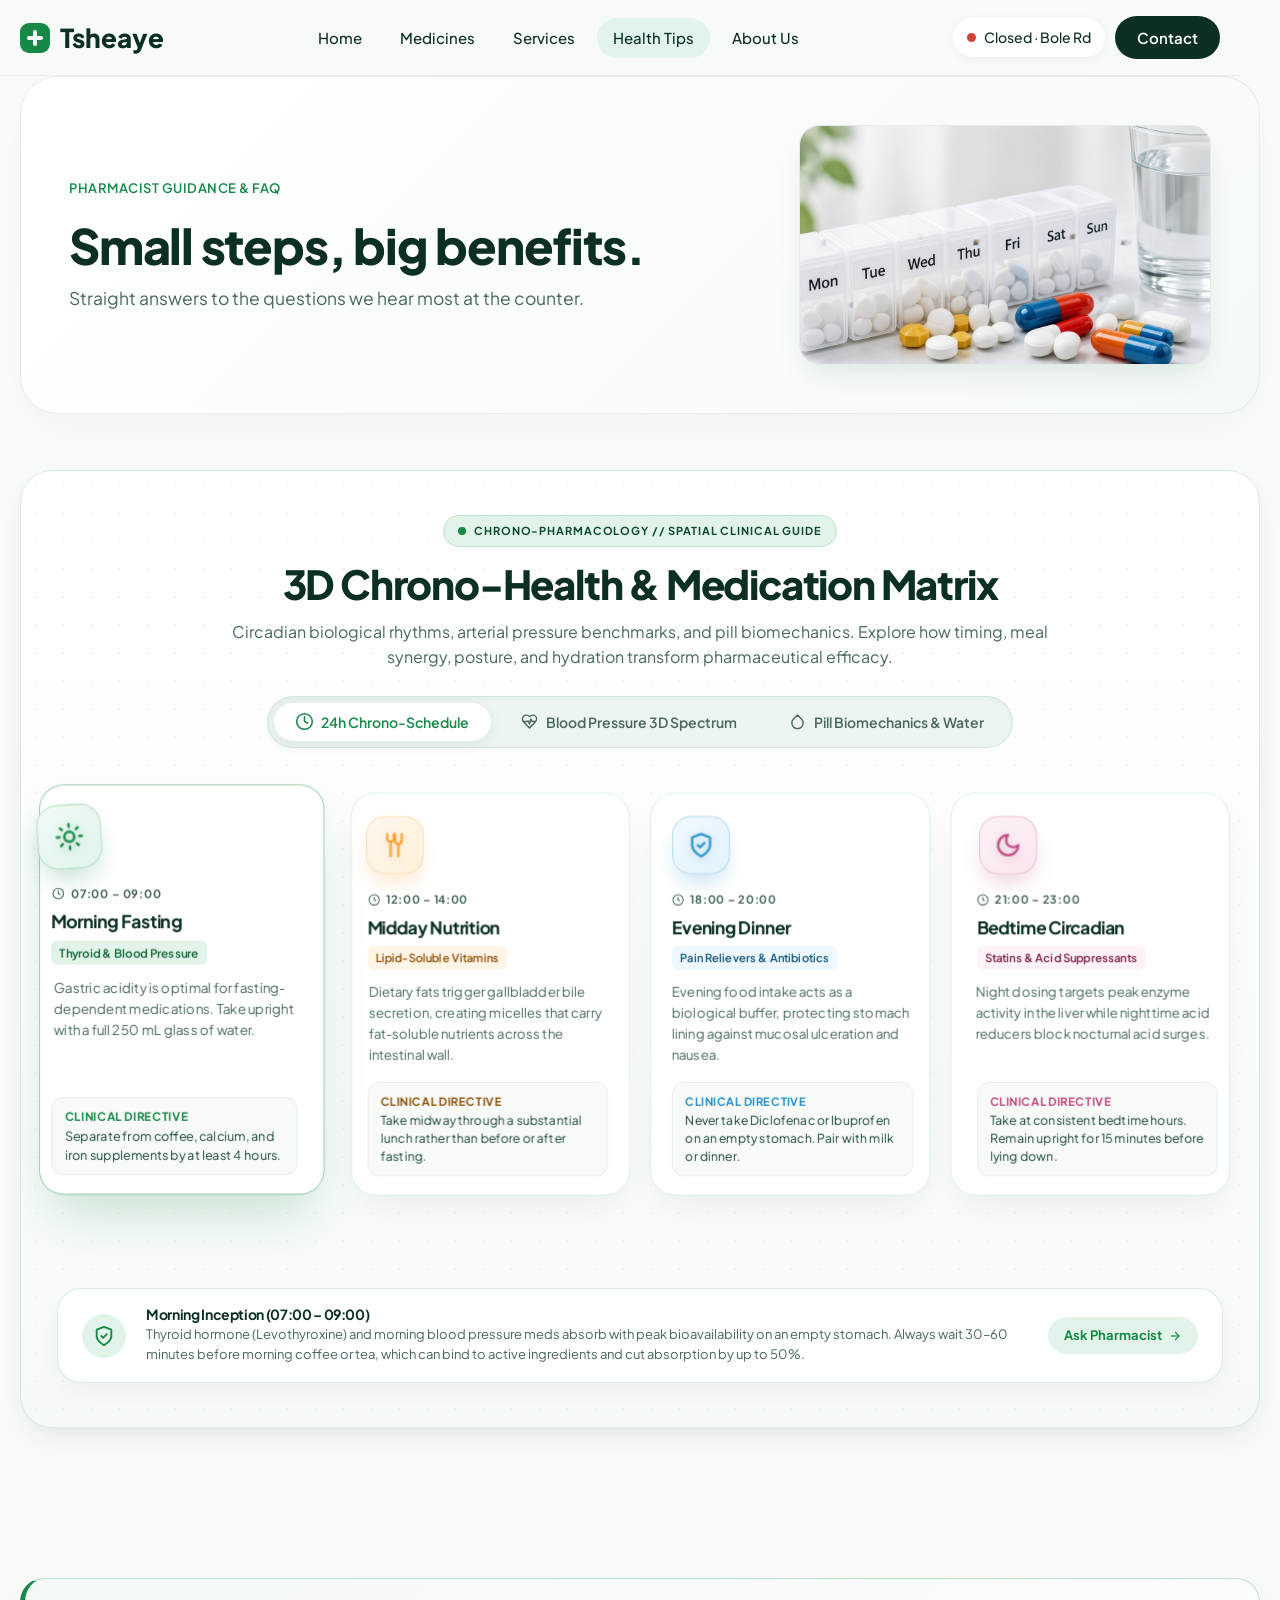
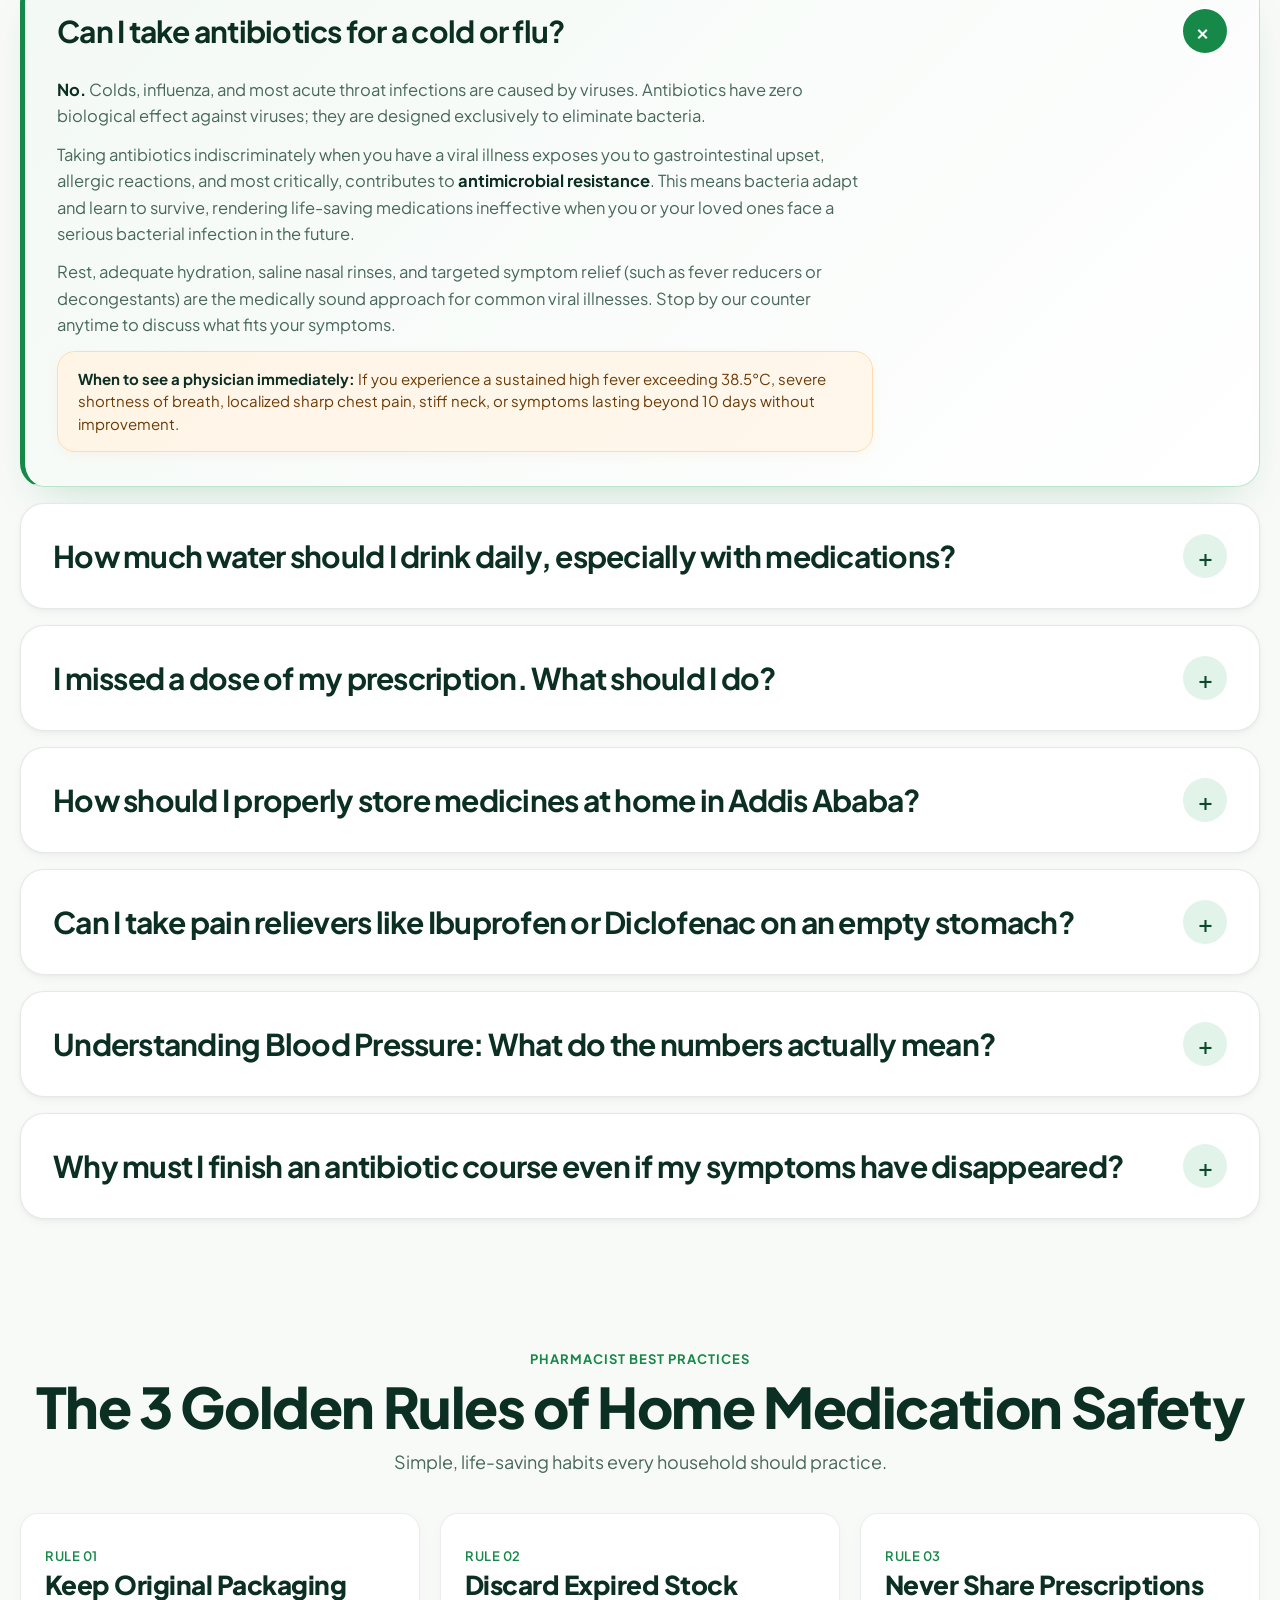
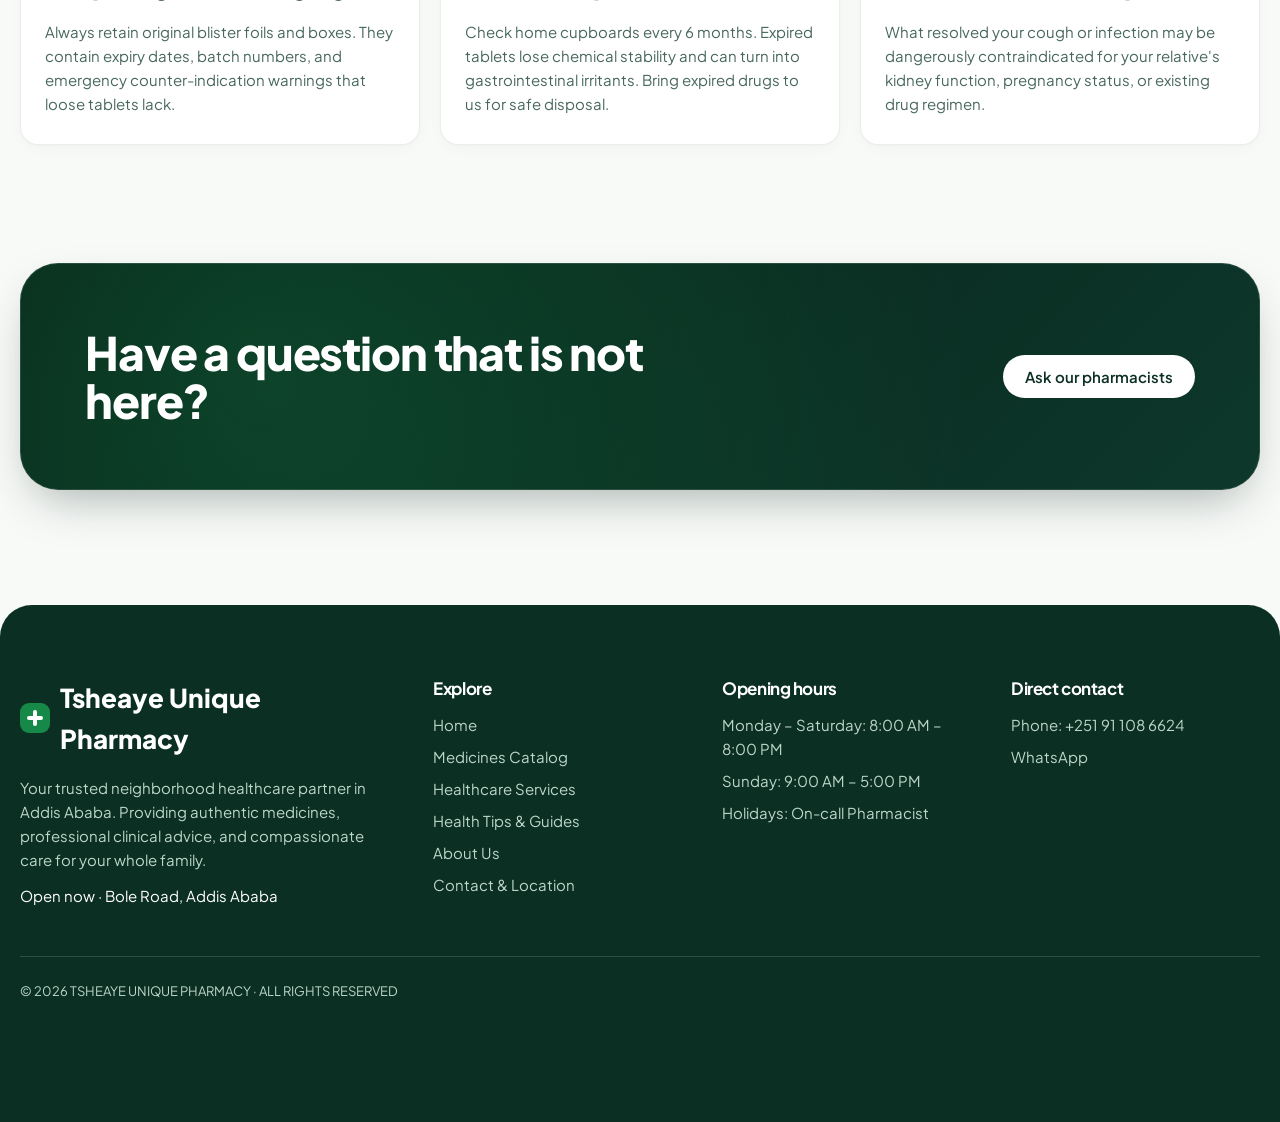
==== health-tips.html @ 63c53670 "Replace project with Tsehay Unique Pharmacy website" ====
<!DOCTYPE html><html lang="en"><head><meta charset="utf-8"><meta name="viewport" content="width=device-width, initial-scale=1"><link rel="preconnect" href="https://fonts.googleapis.com"><link rel="preconnect" href="https://fonts.gstatic.com" crossorigin><link href="https://fonts.googleapis.com/css2?family=Plus+Jakarta+Sans:wght@400;500;600;700;800&display=swap" rel="stylesheet"><link rel="stylesheet" href="style.css"><title>Health Tips | Tsheaye Unique Pharmacy</title><meta name="description" content="Short, clear health guides from the pharmacists at Tsheaye Unique Pharmacy."></head>
<body data-page="health-tips.html"><div class="wrap"><div id="hdr" data-include="header.html"></div><main>
<div class="ph"><div><span class="tag">Pharmacist Guidance &amp; FAQ</span><h1>Small steps, big benefits.</h1><p>Straight answers to the questions we hear most at the counter.</p></div><img src="images/organizer.jpg" alt="Pill organizer beside a glass of water"></div>

<!-- =======================================================================
     3D CHRONO-HEALTH & MEDICATION MATRIX (INTERACTIVE SPATIAL INFOGRAPHIC)
     ======================================================================= -->
<section class="chrono-matrix-section rv" id="chrono-matrix" aria-label="Interactive 3D Health and Medication Matrix">
  <div class="matrix-header">
    <div class="matrix-hud-badge">
      <span class="pulse-dot"></span>
      <span>CHRONO-PHARMACOLOGY // SPATIAL CLINICAL GUIDE</span>
    </div>
    <h2>3D Chrono-Health &amp; Medication Matrix</h2>
    <p class="matrix-lead">
      Circadian biological rhythms, arterial pressure benchmarks, and pill biomechanics. Explore how timing, meal synergy, posture, and hydration transform pharmaceutical efficacy.
    </p>

    <!-- Dimension Navigation Tabs -->
    <div class="matrix-tabs" role="tablist" aria-label="Infographic Dimensions">
      <button class="matrix-tab active" data-tab="chrono" role="tab" aria-selected="true" id="tab-chrono" aria-controls="view-chrono">
        <svg viewBox="0 0 24 24" fill="none" stroke="currentColor" stroke-width="2" stroke-linecap="round" stroke-linejoin="round"><circle cx="12" cy="12" r="10"/><polyline points="12 6 12 12 16 14"/></svg>
        <span>24h Chrono-Schedule</span>
      </button>
      
      <button class="matrix-tab" data-tab="pressure" role="tab" aria-selected="false" id="tab-pressure" aria-controls="view-pressure">
        <svg viewBox="0 0 24 24" fill="none" stroke="currentColor" stroke-width="2" stroke-linecap="round" stroke-linejoin="round"><path d="M19 14c1.49-1.46 3-3.21 3-5.5A5.5 5.5 0 0 0 16.5 3c-1.76 0-3 .5-4.5 2-1.5-1.5-2.74-2-4.5-2A5.5 5.5 0 0 0 2 8.5c0 2.3 1.5 4.05 3 5.5l7 7Z"/><path d="M3.22 12H9.5l.5-1 2 4.5 2-7 1.5 3.5h4.28"/></svg>
        <span>Blood Pressure 3D Spectrum</span>
      </button>
      <button class="matrix-tab" data-tab="biomechanics" role="tab" aria-selected="false" id="tab-biomechanics" aria-controls="view-biomechanics">
        <svg viewBox="0 0 24 24" fill="none" stroke="currentColor" stroke-width="2" stroke-linecap="round" stroke-linejoin="round"><path d="M12 2.69l5.66 5.66a8 8 0 1 1-11.31 0z"/></svg>
        <span>Pill Biomechanics &amp; Water</span>
      </button>
    </div>
  </div>

  <!-- 3D Spatial Viewport & Interactive Stage -->
  <div class="matrix-stage-viewport">
    <div class="matrix-3d-stage" id="matrixStage">

      <!-- VIEW 1: 24h Chrono-Schedule -->
      <div class="matrix-view active" id="view-chrono" role="tabpanel" aria-labelledby="tab-chrono">
        <div class="chrono-grid-3d">

          <!-- Morning Node -->
          <div class="chrono-card-3d selected" tabindex="0" role="button" aria-pressed="true"
               data-insight-title="Morning Inception (07:00 – 09:00)"
               data-insight-text="Thyroid hormone (Levothyroxine) and morning blood pressure meds absorb with peak bioavailability on an empty stomach. Always wait 30–60 minutes before morning coffee or tea, which can bind to active ingredients and cut absorption by up to 50%.">
            <div class="pedestal-3d">
              <svg viewBox="0 0 24 24" fill="none" stroke="currentColor" stroke-width="2" stroke-linecap="round" stroke-linejoin="round"><circle cx="12" cy="12" r="4"/><path d="M12 2v2"/><path d="M12 20v2"/><path d="m4.93 4.93 1.41 1.41"/><path d="m17.66 17.66 1.41 1.41"/><path d="M2 12h2"/><path d="M20 12h2"/><path d="m6.34 17.66-1.41 1.41"/><path d="m19.07 4.93-1.41 1.41"/></svg>
            </div>
            <div class="chrono-slot-badge">
              <svg width="12" height="12" viewBox="0 0 24 24" fill="none" stroke="currentColor" stroke-width="2"><circle cx="12" cy="12" r="10"/><polyline points="12 6 12 12 16 14"/></svg>
              <span>07:00 – 09:00</span>
            </div>
            <h3>Morning Fasting</h3>
            <span class="category-tag">Thyroid &amp; Blood Pressure</span>
            <p>Gastric acidity is optimal for fasting-dependent medications. Take upright with a full 250 mL glass of water.</p>
            <div class="chrono-meta-box">
              <strong>Clinical Directive</strong>
              Separate from coffee, calcium, and iron supplements by at least 4 hours.
            </div>
          </div>

          <!-- Midday Node -->
          <div class="chrono-card-3d" tabindex="0" role="button" aria-pressed="false"
               data-insight-title="Midday Metabolic Absorption (12:00 – 14:00)"
               data-insight-text="Fat-soluble vitamins (D3, E, K, Omega-3 fatty acids) require dietary lipids for biliary emulsion and micelle absorption. Taking them during lunch multiplies intestinal uptake by up to 300% compared to an empty stomach.">
            <div class="pedestal-3d amber-theme">
              <svg viewBox="0 0 24 24" fill="none" stroke="currentColor" stroke-width="2" stroke-linecap="round" stroke-linejoin="round"><path d="M18 2v6a3 3 0 0 1-3 3 3 3 0 0 1-3-3V2"/><path d="M15 11v11"/><path d="M5 2v4a3 3 0 0 0 3 3h0a3 3 0 0 0 3-3V2"/><path d="M8 9v13"/></svg>
            </div>
            <div class="chrono-slot-badge">
              <svg width="12" height="12" viewBox="0 0 24 24" fill="none" stroke="currentColor" stroke-width="2"><circle cx="12" cy="12" r="10"/><polyline points="12 6 12 12 16 14"/></svg>
              <span>12:00 – 14:00</span>
            </div>
            <h3>Midday Nutrition</h3>
            <span class="category-tag" style="background:var(--amber-tint);color:var(--amber-text)">Lipid-Soluble Vitamins</span>
            <p>Dietary fats trigger gallbladder bile secretion, creating micelles that carry fat-soluble nutrients across the intestinal wall.</p>
            <div class="chrono-meta-box">
              <strong style="color:var(--amber-text)">Clinical Directive</strong>
              Take midway through a substantial lunch rather than before or after fasting.
            </div>
          </div>

          <!-- Evening Node -->
          <div class="chrono-card-3d" tabindex="0" role="button" aria-pressed="false"
               data-insight-title="Evening Protection &amp; Meals (18:00 – 20:00)"
               data-insight-text="Non-Steroidal Anti-Inflammatory Drugs (NSAIDs) inhibit stomach-lining prostaglandins. Taking them with dinner provides a physical food cushion that shields delicate gastric mucosa against erosions and acid burns.">
            <div class="pedestal-3d sky-theme">
              <svg viewBox="0 0 24 24" fill="none" stroke="currentColor" stroke-width="2" stroke-linecap="round" stroke-linejoin="round"><path d="M12 22s8-4 8-10V5l-8-3-8 3v7c0 6 8 10 8 10z"/><polyline points="9 12 11 14 15 10"/></svg>
            </div>
            <div class="chrono-slot-badge">
              <svg width="12" height="12" viewBox="0 0 24 24" fill="none" stroke="currentColor" stroke-width="2"><circle cx="12" cy="12" r="10"/><polyline points="12 6 12 12 16 14"/></svg>
              <span>18:00 – 20:00</span>
            </div>
            <h3>Evening Dinner</h3>
            <span class="category-tag" style="background:var(--sky-tint);color:var(--sky-text)">Pain Relievers &amp; Antibiotics</span>
            <p>Evening food intake acts as a biological buffer, protecting stomach lining against mucosal ulceration and nausea.</p>
            <div class="chrono-meta-box">
              <strong style="color:var(--sky)">Clinical Directive</strong>
              Never take Diclofenac or Ibuprofen on an empty stomach. Pair with milk or dinner.
            </div>
          </div>

          <!-- Night Node -->
          <div class="chrono-card-3d" tabindex="0" role="button" aria-pressed="false"
               data-insight-title="Nocturnal Synchronization (21:00 – 23:00)"
               data-insight-text="Hepatic cholesterol synthesis by HMG-CoA reductase peaks naturally between midnight and 03:00 AM. Evening administration of short-acting statins synchronizes peak medication blood levels with the body's highest rate of cholesterol production.">
            <div class="pedestal-3d berry-theme">
              <svg viewBox="0 0 24 24" fill="none" stroke="currentColor" stroke-width="2" stroke-linecap="round" stroke-linejoin="round"><path d="M12 3a6 6 0 0 0 9 9 9 9 0 1 1-9-9Z"/></svg>
            </div>
            <div class="chrono-slot-badge">
              <svg width="12" height="12" viewBox="0 0 24 24" fill="none" stroke="currentColor" stroke-width="2"><circle cx="12" cy="12" r="10"/><polyline points="12 6 12 12 16 14"/></svg>
              <span>21:00 – 23:00</span>
            </div>
            <h3>Bedtime Circadian</h3>
            <span class="category-tag" style="background:var(--berry-tint);color:var(--berry-text)">Statins &amp; Acid Suppressants</span>
            <p>Night dosing targets peak enzyme activity in the liver while nighttime acid reducers block nocturnal acid surges.</p>
            <div class="chrono-meta-box">
              <strong style="color:var(--berry)">Clinical Directive</strong>
              Take at consistent bedtime hours. Remain upright for 15 minutes before lying down.
            </div>
          </div>

        </div>
      </div>

      <!-- VIEW 2: Blood Pressure 3D Spectrum -->
      <div class="matrix-view" id="view-pressure" role="tabpanel" aria-labelledby="tab-pressure">
        <div class="bp-spectrum-3d">

          <!-- Optimal -->
          <div class="bp-pillar-3d selected" tabindex="0" role="button" aria-pressed="true"
               data-insight-title="Normal Baseline (&lt; 120 / &lt; 80 mmHg)"
               data-insight-text="Optimal cardiovascular performance. Arterial walls maintain healthy elasticity without excessive myocardial strain. Maintain healthy hydration, low-sodium dietary habits, and routine checkups at Tsehay every 6 months.">
            <span class="bp-level-badge opt">Optimal Baseline</span>
            <div class="bp-gauge-viz">
              <div class="bp-bar-col">
                <div class="bp-bar-fill" style="height:55%"></div>
                <span>SYS &lt;120</span>
              </div>
              <div class="bp-bar-col">
                <div class="bp-bar-fill" style="height:45%"></div>
                <span>DIA &lt;80</span>
              </div>
            </div>
            <div class="bp-numbers">&lt; 120 / 80 <small>mmHg</small></div>
            <p>Normal cardiovascular efficiency. Low arterial resistance, ideal kidney filtration, and optimal myocardial rest.</p>
            <div class="chrono-meta-box">
              <strong>Pharmacist Directive</strong>
              Maintain routine checkups twice a year. Keep up balanced sodium and physical activity.
            </div>
          </div>

          <!-- Elevated -->
          <div class="bp-pillar-3d elev" tabindex="0" role="button" aria-pressed="false"
               data-insight-title="Elevated / Pre-Hypertension (120–129 / &lt; 80 mmHg)"
               data-insight-text="Elevated systolic pressure signals stiffening in large elastic arteries. This is the golden therapeutic window where dietary salt reduction, stress control, and brisk walking can prevent progression to chronic hypertension without prescription drugs.">
            <span class="bp-level-badge elev">Elevated Window</span>
            <div class="bp-gauge-viz">
              <div class="bp-bar-col">
                <div class="bp-bar-fill" style="height:68%"></div>
                <span>SYS 120–129</span>
              </div>
              <div class="bp-bar-col">
                <div class="bp-bar-fill" style="height:48%"></div>
                <span>DIA &lt;80</span>
              </div>
            </div>
            <div class="bp-numbers">120–129 / 80 <small>mmHg</small></div>
            <p>Early warning stage. Systolic numbers begin creeping upward while diastolic resting tone remains compensated.</p>
            <div class="chrono-meta-box">
              <strong style="color:var(--amber-text)">Pharmacist Directive</strong>
              Reduce processed salt, drink 2L water daily in Addis climate, and recheck weekly.
            </div>
          </div>

          <!-- Stage 1 -->
          <div class="bp-pillar-3d stage1" tabindex="0" role="button" aria-pressed="false"
               data-insight-title="Stage 1 Hypertension (130–139 / 80–89 mmHg)"
               data-insight-text="Sustained vascular resistance. Consistently exceeding 130 systolic or 80 diastolic requires professional physician review. Keep a 7-day morning and evening BP log so your doctor can evaluate whether monotherapy is indicated.">
            <span class="bp-level-badge stage1">Stage 1 Hypertension</span>
            <div class="bp-gauge-viz">
              <div class="bp-bar-col">
                <div class="bp-bar-fill" style="height:82%"></div>
                <span>SYS 130–139</span>
              </div>
              <div class="bp-bar-col">
                <div class="bp-bar-fill" style="height:70%"></div>
                <span>DIA 80–89</span>
              </div>
            </div>
            <div class="bp-numbers">130–139 / 89 <small>mmHg</small></div>
            <p>Arteries and left ventricle encounter continuous workload. Lifestyle modifications must be strictly enforced.</p>
            <div class="chrono-meta-box">
              <strong style="color:#bf4316">Pharmacist Directive</strong>
              Consult your physician. Bring your blood pressure log to Tsehay for verification.
            </div>
          </div>

          <!-- Crisis -->
          <div class="bp-pillar-3d crisis" tabindex="0" role="button" aria-pressed="false"
               data-insight-title="Hypertensive Emergency (&gt; 180 / &gt; 120 mmHg)"
               data-insight-text="Acute clinical crisis. Rest quietly for 5 minutes without speaking, retest. If numbers remain above 180/120 mmHg or you experience chest pain, severe headache, shortness of breath, or numbness, proceed to an emergency hospital department immediately.">
            <span class="bp-level-badge crisis">Emergency Crisis</span>
            <div class="bp-gauge-viz">
              <div class="bp-bar-col">
                <div class="bp-bar-fill" style="height:100%"></div>
                <span>SYS &gt;180</span>
              </div>
              <div class="bp-bar-col">
                <div class="bp-bar-fill" style="height:100%"></div>
                <span>DIA &gt;120</span>
              </div>
            </div>
            <div class="bp-numbers">&gt; 180 / 120 <small>mmHg</small></div>
            <p>Critical pressure threshold posing imminent risk of stroke, myocardial infarction, or organ damage.</p>
            <div class="chrono-meta-box">
              <strong style="color:var(--danger)">Emergency Protocol</strong>
              Do not wait. Rest 5 min, recheck. If still elevated or symptomatic, seek immediate ER care.
            </div>
          </div>

        </div>
      </div>

      <!-- VIEW 3: Pill Biomechanics & Water Protocol -->
      <div class="matrix-view" id="view-biomechanics" role="tabpanel" aria-labelledby="tab-biomechanics">
        <div class="biomechanics-grid-3d">

          <!-- Step 1 -->
          <div class="bio-step-3d selected" tabindex="0" role="button" aria-pressed="true"
               data-insight-title="Step 01: 90° Upright Posture"
               data-insight-text="Swallowing tablets while sitting upright or standing allows gravity to assist peristalsis. The pill traverses the 25 cm esophagus in less than 5 seconds, preventing it from adhering to the delicate esophageal mucosal folds.">
            <div class="bio-step-num">Step 01</div>
            <div class="pedestal-3d">
              <svg viewBox="0 0 24 24" fill="none" stroke="currentColor" stroke-width="2" stroke-linecap="round" stroke-linejoin="round"><circle cx="12" cy="12" r="10"/><polygon points="16.24 7.76 14.12 14.12 7.76 16.24 9.88 9.88 16.24 7.76"/></svg>
            </div>
            <h3>Upright Stature</h3>
            <p>Sit straight or stand. Never swallow medications while reclining or lying flat in bed.</p>
          </div>

          <!-- Step 2 -->
          <div class="bio-step-3d" tabindex="0" role="button" aria-pressed="false"
               data-insight-title="Step 02: Full 250 mL Water Volume"
               data-insight-text="A full glass of water distends the stomach antrum, prompting the pyloric sphincter to open rapidly. This flushes the tablet into the duodenum where optimal surface area absorption occurs, cutting onset time in half.">
            <div class="bio-step-num">Step 02</div>
            <div class="pedestal-3d sky-theme">
              <svg viewBox="0 0 24 24" fill="none" stroke="currentColor" stroke-width="2" stroke-linecap="round" stroke-linejoin="round"><path d="M12 2.69l5.66 5.66a8 8 0 1 1-11.31 0z"/></svg>
            </div>
            <h3>250 mL Water</h3>
            <p>Drink a generous, full glass of water. A tiny sip leaves pills stuck against mucosal walls.</p>
          </div>

          <!-- Step 3 -->
          <div class="bio-step-3d" tabindex="0" role="button" aria-pressed="false"
               data-insight-title="Step 03: Room Temperature Only"
               data-insight-text="Avoid scalding tea or iced drinks. Hot beverages dissolve gelatin capsule shells prematurely in the upper throat, causing choking or burning. Iced liquids trigger stomach spasms that delay digestive emptying.">
            <div class="bio-step-num">Step 03</div>
            <div class="pedestal-3d amber-theme">
              <svg viewBox="0 0 24 24" fill="none" stroke="currentColor" stroke-width="2" stroke-linecap="round" stroke-linejoin="round"><path d="m21.73 18-8-14a2 2 0 0 0-3.48 0l-8 14A2 2 0 0 0 4 21h16a2 2 0 0 0 1.73-3Z"/><line x1="12" y1="9" x2="12" y2="13"/><line x1="12" y1="17" x2="12.01" y2="17"/></svg>
            </div>
            <h3>Neutral Liquid</h3>
            <p>Never take pills with boiling coffee or grapefruit juice. Stick to pure, room-temperature water.</p>
          </div>

          <!-- Step 4 -->
          <div class="bio-step-3d" tabindex="0" role="button" aria-pressed="false"
               data-insight-title="Step 04: The 30-Minute Upright Window"
               data-insight-text="Stay upright for at least 30 minutes following administration. This is especially vital for Doxycycline, Iron, and Bisphosphonates, which can cause severe chemical esophagitis and ulcerations if stomach contents reflux.">
            <div class="bio-step-num">Step 04</div>
            <div class="pedestal-3d">
              <svg viewBox="0 0 24 24" fill="none" stroke="currentColor" stroke-width="2" stroke-linecap="round" stroke-linejoin="round"><circle cx="12" cy="12" r="10"/><polyline points="12 6 12 12 16 14"/></svg>
            </div>
            <h3>30-Min Buffer</h3>
            <p>Remain seated or walking for 30 minutes. Do not recline immediately after taking oral tablets.</p>
          </div>

          <!-- Step 5 -->
          <div class="bio-step-3d" tabindex="0" role="button" aria-pressed="false"
               data-insight-title="Step 05: Behavioral Habit Anchoring"
               data-insight-text="Pairing medication times with a permanent daily ritual (such as morning teeth brushing, breakfast preparation, or evening prayer) builds automatic neural associations, reducing missed doses by up to 80%.">
            <div class="bio-step-num">Step 05</div>
            <div class="pedestal-3d berry-theme">
              <svg viewBox="0 0 24 24" fill="none" stroke="currentColor" stroke-width="2" stroke-linecap="round" stroke-linejoin="round"><rect x="3" y="4" width="18" height="18" rx="2" ry="2"/><line x1="16" y1="2" x2="16" y2="6"/><line x1="8" y1="2" x2="8" y2="6"/><line x1="3" y1="10" x2="21" y2="10"/><path d="m9 16 2 2 4-4"/></svg>
            </div>
            <h3>Habit Anchor</h3>
            <p>Link your dose with an unchanging daily routine to ensure you never miss or double a prescription.</p>
          </div>

        </div>
      </div>

    </div>
  </div>

  <!-- Dynamic Interactive Insight Drawer -->
  <div class="matrix-insight-drawer" aria-live="polite">
    <div class="insight-icon-pill">
      <svg viewBox="0 0 24 24" fill="none" stroke="currentColor" stroke-width="2" stroke-linecap="round" stroke-linejoin="round"><path d="M12 22s8-4 8-10V5l-8-3-8 3v7c0 6 8 10 8 10z"/><polyline points="9 12 11 14 15 10"/></svg>
    </div>
    <div class="insight-content">
      <h4 id="insightTitle">Morning Inception (07:00 – 09:00)</h4>
      <p id="insightText">Thyroid hormone (Levothyroxine) and morning blood pressure meds absorb with peak bioavailability on an empty stomach. Always wait 30–60 minutes before morning coffee or tea, which can bind to active ingredients and cut absorption by up to 50%.</p>
    </div>
    <a class="insight-action-btn" href="https://wa.me/251911086624" target="_blank" rel="noopener">
      <span>Ask Pharmacist</span>
      <svg width="14" height="14" viewBox="0 0 24 24" fill="none" stroke="currentColor" stroke-width="2"><line x1="5" y1="12" x2="19" y2="12"/><polyline points="12 5 19 12 12 19"/></svg>
    </a>
  </div>
</section>

<section>
<details open>
  <summary>Can I take antibiotics for a cold or flu?</summary>
  <div class="ans">
    <p><strong>No.</strong> Colds, influenza, and most acute throat infections are caused by viruses. Antibiotics have zero biological effect against viruses; they are designed exclusively to eliminate bacteria.</p>
    <p>Taking antibiotics indiscriminately when you have a viral illness exposes you to gastrointestinal upset, allergic reactions, and most critically, contributes to <strong>antimicrobial resistance</strong>. This means bacteria adapt and learn to survive, rendering life-saving medications ineffective when you or your loved ones face a serious bacterial infection in the future.</p>
    <p>Rest, adequate hydration, saline nasal rinses, and targeted symptom relief (such as fever reducers or decongestants) are the medically sound approach for common viral illnesses. Stop by our counter anytime to discuss what fits your symptoms.</p>
    <div class="warn"><strong>When to see a physician immediately:</strong> If you experience a sustained high fever exceeding 38.5°C, severe shortness of breath, localized sharp chest pain, stiff neck, or symptoms lasting beyond 10 days without improvement.</div>
  </div>
</details>

<details>
  <summary>How much water should I drink daily, especially with medications?</summary>
  <div class="ans">
    <p>Daily hydration requirements vary widely based on your body weight, physical activity level, pregnancy or nursing status, and local weather conditions. In Addis Ababa's elevated climate, dry air and altitude can lead to rapid insensible fluid loss without you realizing it.</p>
    <p>A reliable daily self-check is <strong>urine color</strong>: pale, straw-colored urine indicates optimal hydration. Dark amber urine signals that your kidneys require more fluids to efficiently flush metabolic byproducts.</p>
    <p>When taking solid oral medications (tablets, capsules), always drink a <strong>full glass of water (approx. 200–250 mL)</strong> while sitting or standing upright. Swallowing pills dry or with just a tiny sip can cause them to lodge against the esophageal wall, causing severe localized irritation or ulceration.</p>
    <div class="warn"><strong>Clinical Note:</strong> If you have been diagnosed with chronic kidney disease, heart failure, or are on fluid-restrictive medical protocols, strictly adhere to your specialist's prescribed daily fluid limit.</div>
  </div>
</details>

<details>
  <summary>I missed a dose of my prescription. What should I do?</summary>
  <div class="ans">
    <p>The correct protocol depends entirely on the pharmacology of your specific medicine. The guidance for blood pressure medications, insulin, antibiotics, and hormonal therapies is markedly different.</p>
    <p><strong>The Universal Rule: Never double up doses.</strong> Taking two doses at once to "make up" for a missed tablet dramatically increases the concentration of the drug in your bloodstream and significantly elevates the risk of toxic side-effects.</p>
    <p>As a general guideline: if you remember within a few hours of your scheduled time, take the missed dose immediately. However, if it is almost time for your next scheduled dose, skip the missed tablet completely and resume your normal schedule.</p>
    <p>To avoid missed doses, we recommend pairing medication with an ingrained daily habit (like morning coffee or brushing your teeth), using a labeled weekly pill organizer, or setting a recurring smartphone reminder.</p>
    <div class="warn"><strong>Need immediate confirmation?</strong> Call or WhatsApp our on-duty pharmacist directly at +251 91 108 6624. Give us the medication name and strength, and we will advise you on the exact step to take.</div>
  </div>
</details>

<details>
  <summary>How should I properly store medicines at home in Addis Ababa?</summary>
  <div class="ans">
    <p>Medicines are chemically sensitive formulations. Exposure to excess heat, direct sunlight, and airborne humidity accelerates the breakdown of active ingredients, reducing therapeutic potency or creating toxic degradation products.</p>
    <p><strong>Avoid the bathroom medicine cabinet:</strong> Despite tradition, bathrooms are the worst location in the house for medicine storage. Showers generate intense spikes of steam and humidity that penetrate pill containers and degrade tablets.</p>
    <p>Store your medications in a cool, dry, dark area—such as a dedicated high shelf in a bedroom wardrobe or linen cupboard—consistently below 25°C and safely out of reach of inquisitive children and household pets.</p>
    <div class="warn"><strong>Refrigerated Medicines:</strong> Insulins, vaccines, and certain antibiotic suspensions require strict storage between 2°C and 8°C. Store them in the middle shelf of your refrigerator—never in the freezer or door compartments where temperatures fluctuate wildly.</div>
  </div>
</details>

<details>
  <summary>Can I take pain relievers like Ibuprofen or Diclofenac on an empty stomach?</summary>
  <div class="ans">
    <p><strong>No, you should never take NSAIDs on an empty stomach.</strong> Non-Steroidal Anti-Inflammatory Drugs (such as Ibuprofen, Diclofenac, Naproxen, and Aspirin) work by blocking enzymes that produce inflammation, but those same enzymes protect the delicate protective mucous lining of your stomach.</p>
    <p>Taking NSAIDs without food can lead to stomach burning, acid reflux, gastritis, and in severe cases, painful peptic ulcers or internal bleeding. Always consume NSAIDs with a substantial meal or a glass of milk.</p>
    <p>For simple headaches, mild fever, or generalized muscle soreness, <strong>Paracetamol</strong> is generally gentler on the gastric lining and can be taken without food, provided total daily limits (maximum 4,000 mg in 24 hours for adults) are strictly respected.</p>
    <div class="warn"><strong>Ulcer &amp; Heart Alert:</strong> If you have an active stomach ulcer, kidney impairment, or uncontrolled hypertension, consult our pharmacist before taking any NSAID. We will recommend safer, stomach-protective alternatives.</div>
  </div>
</details>

<details>
  <summary>Understanding Blood Pressure: What do the numbers actually mean?</summary>
  <div class="ans">
    <p>Blood pressure readings consist of two distinct numbers measured in millimeters of mercury (mmHg): <strong>Systolic</strong> (the top number) and <strong>Diastolic</strong> (the bottom number).</p>
    <p><strong>Systolic pressure</strong> reflects the peak arterial pressure when your heart contracts and pumps blood. <strong>Diastolic pressure</strong> measures the resting pressure in your arteries between heartbeats while your heart refills.</p>
    <p>A standard healthy baseline for adults is typically around <strong>120/80 mmHg</strong>. Readings consistently between 130–139 systolic or 80–89 diastolic represent Stage 1 Hypertension, which warrants dietary modifications, salt reduction, and lifestyle tracking.</p>
    <p>A single elevated reading does not equal chronic high blood pressure. Rushing to the pharmacy, caffeine, stress, or speaking during the measurement can temporarily elevate numbers. That is why our pharmacists have you rest quietly for 5 minutes before taking a reading.</p>
    <div class="warn"><strong>Hypertensive Emergency:</strong> If your resting blood pressure exceeds 180/120 mmHg and is accompanied by chest pain, shortness of breath, blurry vision, or numbness, seek emergency hospital care immediately.</div>
  </div>
</details>

<details>
  <summary>Why must I finish an antibiotic course even if my symptoms have disappeared?</summary>
  <div class="ans">
    <p>When you start an antibiotic regimen, the medicine rapidly destroys the most susceptible, vulnerable bacteria within the first 48 to 72 hours. This is why you often experience a dramatic improvement in symptoms within 2 to 3 days.</p>
    <p>However, the hardiest, most resilient bacterial cells remain alive in your tissues. If you discontinue your treatment prematurely because you "feel completely fine," those surviving bacteria multiply, rebound with greater virulence, and develop genetic resistance to that specific antibiotic.</p>
    <p>Stopping early transforms an easily curable mild infection into a resilient, chronic condition that requires longer, costlier, and more invasive treatments next time.</p>
    <div class="warn"><strong>Pharmacist Directive:</strong> Always complete the full number of days prescribed by your clinician. Never save "leftover" antibiotics for future illnesses, and never share antibiotics with family members or friends.</div>
  </div>
</details>
</section>

<!-- Practical Medication Safety Charter Section -->
<section style="margin-top:20px;padding-top:0">
  <div class="sec-head" style="text-align:center;margin-bottom:36px">
    <span class="tag">Pharmacist Best Practices</span>
    <h2 class="sh" style="max-width:none;margin:0 auto 12px">The 3 Golden Rules of Home Medication Safety</h2>
    <p class="lead" style="margin:0 auto">Simple, life-saving habits every household should practice.</p>
  </div>
  <div class="vals">
    <div class="val">
      <div>
        <span class="tag" style="margin-bottom:4px">Rule 01</span>
        <h3>Keep Original Packaging</h3>
      </div>
      <p style="color:var(--mute);line-height:1.6;font-size:15px;margin-top:12px">Always retain original blister foils and boxes. They contain expiry dates, batch numbers, and emergency counter-indication warnings that loose tablets lack.</p>
    </div>
    <div class="val">
      <div>
        <span class="tag" style="margin-bottom:4px">Rule 02</span>
        <h3>Discard Expired Stock</h3>
      </div>
      <p style="color:var(--mute);line-height:1.6;font-size:15px;margin-top:12px">Check home cupboards every 6 months. Expired tablets lose chemical stability and can turn into gastrointestinal irritants. Bring expired drugs to us for safe disposal.</p>
    </div>
    <div class="val">
      <div>
        <span class="tag" style="margin-bottom:4px">Rule 03</span>
        <h3>Never Share Prescriptions</h3>
      </div>
      <p style="color:var(--mute);line-height:1.6;font-size:15px;margin-top:12px">What resolved your cough or infection may be dangerously contraindicated for your relative's kidney function, pregnancy status, or existing drug regimen.</p>
    </div>
  </div>
</section>
<div class="band"><h2>Have a question that is not here?</h2><a class="btn light" href="contact.html">Ask our pharmacists</a></div>
</main></div><div id="ftr" data-include="footer.html"></div><script src="site.js"></script></body></html>
---- style.css ----
/* ==========================================================================
   TSHEAYE UNIQUE PHARMACY - MASTER STYLESHEET (style.css)
   Consolidated stylesheet for all pages:
   - index.html (Homepage)
   - medicines.html (Catalog & Availability)
   - services.html (Healthcare & Screenings)
   - health-tips.html (FAQ & Guidance)
   - about.html (Story & Mission)
   - contact.html (Hours & Inquiries)
   
   Modular Source Architecture Available in: ./css/
   ========================================================================== */

/* ==========================================================================
   1. DESIGN TOKENS & CSS VARIABLES
   ========================================================================== */
:root {
  /* Brand Core Palette */
  --ink: #0b2f23; /* Deep obsidian forest green for readable text & dark surfaces */
  --ink-light: #164634;
  --leaf: #168848; /* Primary emerald/leaf green for actions & highlights */
  --leaf-rgb: 22, 136, 72;
  --leaf-deep: #0f6334;

  /* Luminous Backgrounds & Canvases */
  --canvas: #f8faf8; /* Ultra-clean, luminous botanical porcelain page canvas */
  --surface: #ffffff; /* Pure optical white for elevated floating cards */
  --paper: #f8faf8; /* Backwards-compatible alias */

  /* Curated Box Tonal Palettes */
  --mint: #e2f4ea; /* Soft clinical mint tint */
  --mint-border: #bce4cd;
  --mint-text: #0d4a2b;

  --amber: #f89d2d; /* Warm apothecary gold / honey amber */
  --amber-tint: #fef5e7; /* Chamomile cream wash */
  --amber-border: #fedcb2;
  --amber-text: #8e5008;
  --oil: #e6a53a; /* Preserved alias */

  --sky: #258ec7; /* Diagnostic / vital screening cyan-blue */
  --sky-tint: #eff8fe; /* Menthol/sky ice tint */
  --sky-border: #c4e4f8;
  --sky-text: #13557a;

  --berry: #bc477c; /* Botanical rosehip & lavender for skin/wellness */
  --berry-tint: #fdf2f7; /* Soft rose glaze */
  --berry-border: #f8d2e3;
  --berry-text: #7b214a;

  --sage: #4f7363; /* Calming herbal sage */
  --sage-tint: #edf4f0;
  --sage-border: #d0e2d8;
  --sage-text: #244b39;

  --mute: #48685b; /* Refined forest copy color */
  --danger: #cf4338; /* Red for closed pharmacy status */

  /* Surfaces, Shadows & Lighting */
  --shadow-sm:
    0 4px 12px -2px rgba(11, 47, 35, 0.05), 0 1px 3px rgba(11, 47, 35, 0.04);
  --shadow-md:
    0 14px 30px -8px rgba(11, 47, 35, 0.08),
    0 4px 10px -2px rgba(11, 47, 35, 0.03);
  --shadow-lg:
    0 24px 50px -12px rgba(11, 47, 35, 0.12),
    0 8px 20px -4px rgba(11, 47, 35, 0.05);
  --shadow-hover:
    0 28px 60px -14px rgba(11, 47, 35, 0.16),
    0 10px 24px -6px rgba(11, 47, 35, 0.08);

  /* Surfaces & Geometry */
  --r: 32px; /* Main rounded border-radius */
  --r-sm: 16px;
  --r-md: 24px;
  --r-lg: 38px;
  --r-pill: 9999px;

  /* Typography */
  --display:
    "Plus Jakarta Sans", system-ui, -apple-system, BlinkMacSystemFont,
    "Segoe UI", Roboto, sans-serif;
  --body:
    "Plus Jakarta Sans", system-ui, -apple-system, BlinkMacSystemFont,
    "Segoe UI", Roboto, sans-serif;
}

/* ==========================================================================
   2. RESET, NORMALIZATION & BASE STYLES
   ========================================================================== */
*,
*::before,
*::after {
  box-sizing: border-box;
  margin: 0;
  padding: 0;
}

html {
  scroll-behavior: smooth;
  text-size-adjust: 100%;
  overflow-x: clip;
}

body {
  font-family: var(--body);
  color: var(--ink);
  background: var(--canvas);
  line-height: 1.6;
  -webkit-font-smoothing: antialiased;
  -moz-osx-font-smoothing: grayscale;
  overflow-x: clip;
  width: 100%;
}

img {
  display: block;
  max-width: 100%;
  height: auto;
}

a {
  color: inherit;
  text-decoration: none;
}

:focus-visible {
  outline: 3px solid var(--leaf);
  outline-offset: 3px;
  border-radius: 12px;
}

h1,
h2,
h3,
h4,
h5,
h6 {
  font-family: var(--display);
  line-height: 1.05;
  letter-spacing: -0.025em;
  color: inherit;
}

/* Layout Container */
.wrap {
  max-width: 1280px;
  margin: 0 auto;
  padding: 0 20px;
}

/* Homepage Wide Container (matches full-width modern hero reference) */
body[data-page="index.html"] .wrap,
.wrap.wrap-wide {
  max-width: 1720px;
  padding: 0 clamp(12px, 1.4vw, 20px);
}

/* Constrain Homepage Content Sections to Comfortable Reading Width */
body[data-page="index.html"] section,
body[data-page="index.html"] .loc {
  max-width: 1240px;
  margin-left: auto;
  margin-right: auto;
}

/* Common Section & Typography */
section {
  padding: clamp(48px, 7vw, 96px) 0;
}

.sh {
  font-size: clamp(30px, 4.4vw, 56px);
  font-weight: 800;
  max-width: 16ch;
  margin-bottom: clamp(24px, 4vw, 48px);
}

.lead {
  color: var(--mute);
  font-size: 18px;
  max-width: 52ch;
}

.tag {
  display: inline-block;
  font-size: 13px;
  font-weight: 600;
  color: var(--leaf);
  margin-bottom: 8px;
  text-transform: uppercase;
  letter-spacing: 0.04em;
}

/* Scroll reveal helper */
.rv {
  opacity: 0;
  transform: translateY(20px);
  transition:
    opacity 0.8s cubic-bezier(0.2, 0.8, 0.2, 1),
    transform 0.8s cubic-bezier(0.2, 0.8, 0.2, 1);
}

.rv.in {
  opacity: 1;
  transform: none;
}

/* ==========================================================================
   3. HEADER & MAIN NAVIGATION
   ========================================================================== */
#hdr {
  position: sticky;
  top: 0;
  z-index: 1000;
  width: 100%;
  background: rgba(248, 250, 248, 0.88);
  backdrop-filter: blur(20px);
  -webkit-backdrop-filter: blur(20px);
  border-bottom: 1px solid rgba(11, 47, 35, 0.06);
  margin: 0 -20px;
  padding: 0 20px;
  transition: background-color 0.25s, box-shadow 0.25s, border-color 0.25s;
}

body[data-page="index.html"] #hdr {
  margin: 0 calc(-1 * clamp(12px, 1.4vw, 20px));
  padding: 0 clamp(12px, 1.4vw, 20px);
}

#hdr.scrolled {
  background: rgba(255, 255, 255, 0.95);
  box-shadow: 0 10px 30px -10px rgba(11, 47, 35, 0.08), 0 2px 6px rgba(11, 47, 35, 0.02);
  border-bottom-color: rgba(11, 47, 35, 0.12);
}

.nav {
  display: flex;
  align-items: center;
  justify-content: space-between;
  gap: 16px;
  padding: 16px 0;
  transition: padding 0.25s;
}

#hdr.scrolled .nav {
  padding: 10px 0;
}

.brand {
  font-family: var(--display);
  font-weight: 800;
  font-size: 26px;
  display: flex;
  align-items: center;
  gap: 10px;
  transition: opacity 0.2s;
}

.brand:hover {
  opacity: 0.92;
}

.brand i {
  width: 30px;
  height: 30px;
  border-radius: 9px;
  background: var(--leaf);
  position: relative;
  flex: none;
}

.brand i::before,
.brand i::after {
  content: "";
  position: absolute;
  background: #fff;
  border-radius: 2px;
  left: 50%;
  top: 50%;
  transform: translate(-50%, -50%);
}

.brand i::before {
  width: 16px;
  height: 4px;
}

.brand i::after {
  width: 4px;
  height: 16px;
}

.links {
  display: flex;
  gap: 6px;
}

.links a {
  padding: 8px 16px;
  border-radius: 99px;
  font-weight: 500;
  font-size: 15px;
  transition:
    background 0.2s,
    color 0.2s;
}

.links a:hover,
.links a[aria-current="page"] {
  background: var(--mint);
  color: var(--ink);
}

.nav-r {
  display: flex;
  align-items: center;
  gap: 10px;
}

.open {
  display: flex;
  align-items: center;
  gap: 8px;
  font-size: 14px;
  font-weight: 500;
  background: #fff;
  padding: 8px 14px;
  border-radius: 99px;
  box-shadow: 0 2px 10px rgba(13, 51, 38, 0.05);
}

.open b {
  width: 9px;
  height: 9px;
  border-radius: 50%;
  background: var(--leaf);
  box-shadow: 0 0 0 0 rgba(27, 138, 75, 0.6);
  animation: ping 2s infinite;
}

.open.closed b {
  background: var(--danger);
  animation: none;
  box-shadow: none;
}

@keyframes ping {
  70% {
    box-shadow: 0 0 0 9px rgba(27, 138, 75, 0);
  }
  100% {
    box-shadow: 0 0 0 0 rgba(27, 138, 75, 0);
  }
}

/* ==========================================================================
   4. BUTTONS, GLASS & INTERACTIVE CONTROLS
   ========================================================================== */
.btn {
  display: inline-flex;
  align-items: center;
  justify-content: center;
  gap: 8px;
  background: var(--ink);
  color: #fff;
  padding: 12px 22px;
  border: 0;
  border-radius: 99px;
  font: 600 15px var(--body);
  cursor: pointer;
  transition:
    transform 0.25s,
    background 0.25s,
    box-shadow 0.25s;
  text-decoration: none;
  white-space: nowrap;
}

.btn:hover {
  background: var(--leaf);
  transform: translateY(-2px);
  box-shadow: 0 8px 20px -6px rgba(27, 138, 75, 0.4);
}

.btn.light {
  background: #fff;
  color: var(--ink);
}

.btn.light:hover {
  background: var(--oil);
  color: var(--ink);
}

.glass {
  background: rgba(255, 255, 255, 0.65);
  -webkit-backdrop-filter: blur(18px) saturate(1.4);
  backdrop-filter: blur(18px) saturate(1.4);
  border: 1px solid rgba(255, 255, 255, 0.8);
  box-shadow: 0 18px 50px -20px rgba(13, 51, 38, 0.35);
}

.pill {
  height: 52px;
  border-radius: 99px;
  display: flex;
  align-items: center;
  padding: 0 22px;
  font-weight: 600;
  gap: 10px;
  white-space: nowrap;
}

.search {
  flex: 0 1 460px;
  padding: 0 8px 0 20px;
}

.search input {
  border: 0;
  background: none;
  font: inherit;
  width: 100%;
  min-width: 0;
  color: var(--ink);
  outline: 0;
}

.search input::placeholder {
  color: var(--mute);
}

.search button {
  border: 0;
  cursor: pointer;
  width: 38px;
  height: 38px;
  border-radius: 50%;
  background: var(--ink);
  color: #fff;
  font-size: 16px;
  flex: none;
  display: grid;
  place-items: center;
  transition:
    background 0.2s,
    transform 0.2s;
}

.search button:hover {
  background: var(--leaf);
  transform: scale(1.05);
}

.search:focus-within {
  box-shadow: 0 0 0 3px var(--leaf);
}

.arrow {
  font-weight: 600;
  display: inline-flex;
  align-items: center;
  gap: 8px;
  border-bottom: 2px solid var(--oil);
  padding-bottom: 2px;
  transition: gap 0.2s;
}

.arrow:hover {
  gap: 14px;
}

/* ==========================================================================
   5. MOBILE DOCK NAVIGATION
   ========================================================================== */
.dock {
  position: fixed;
  left: 50%;
  bottom: 14px;
  transform: translateX(-50%);
  display: none;
  gap: 4px;
  padding: 8px;
  border-radius: 99px;
  z-index: 50;
  background: rgba(255, 255, 255, 0.85);
  -webkit-backdrop-filter: blur(16px);
  backdrop-filter: blur(16px);
  box-shadow: 0 12px 40px -12px rgba(13, 51, 38, 0.4);
  border: 1px solid rgba(255, 255, 255, 0.7);
}

.dock a {
  padding: 10px 14px;
  border-radius: 99px;
  font-size: 13px;
  font-weight: 600;
  color: var(--ink);
  white-space: nowrap;
  transition:
    background 0.2s,
    color 0.2s;
}

.dock a[aria-current="page"] {
  background: var(--ink);
  color: #fff;
}

/* ==========================================================================
   6. HOMEPAGE HERO FRAME & BACKGROUND SLIDESHOW
   Senior UI/UX Redesign - Executive Clinical Healthcare Aesthetics
   ========================================================================== */
.frame {
  position: relative;
  border-radius: var(--r-lg);
  min-height: min(82vh, 680px);
  overflow: hidden;
  background: #ffffff;
  border: 1.5px solid rgba(11, 47, 35, 0.08);
  box-shadow: 0 16px 44px -20px rgba(11, 47, 35, 0.06);
  isolation: isolate;
  width: 100%;
  display: flex;
  align-items: center;
  padding: 56px clamp(24px, 5vw, 64px) 84px;
  box-sizing: border-box;
}

/* Background Slideshow Engine */
.hero-slideshow {
  position: absolute;
  inset: 0;
  z-index: 0;
  overflow: hidden;
}

.hero-slide {
  position: absolute;
  inset: 0;
  opacity: 0;
  transition: opacity 1.2s cubic-bezier(0.4, 0, 0.2, 1);
  will-change: opacity, transform;
}

.hero-slide.active,
.hero-slide:first-child {
  opacity: 1;
  z-index: 1;
}

.hero-slide picture {
  display: block;
  width: 100%;
  height: 100%;
}

.hero-slide img {
  width: 100%;
  height: 100%;
  object-fit: cover;
  object-position: 72% 40%;
  transform: scale(1.02);
  transition: transform 6s cubic-bezier(0.2, 0.8, 0.2, 1);
}

.hero-slide.active img,
.hero-slide:first-child img {
  transform: scale(1.05);
}

/* Strategic Multi-Stop Contrast Overlay (Pristine Luminous Aesthetic) */
.hero-overlay {
  position: absolute;
  inset: 0;
  z-index: 1;
  background: linear-gradient(
    90deg,
    rgba(255, 255, 255, 0.98) 0%,
    rgba(255, 255, 255, 0.94) 44%,
    rgba(255, 255, 255, 0.65) 70%,
    rgba(255, 255, 255, 0.15) 100%
  );
  pointer-events: none;
}

/* Unified 2-Column Hero Grid */
.hero-container {
  position: relative;
  z-index: 2;
  width: 100%;
  display: grid;
  grid-template-columns: minmax(0, 1.25fr) minmax(310px, 0.75fr);
  gap: clamp(28px, 4vw, 56px);
  align-items: center;
}

/* Left Column: Master Content */
.hero-content {
  display: flex;
  flex-direction: column;
  align-items: flex-start;
  max-width: 620px;
}

/* Kicker Badge with Live Pulsing Dot */
.hero-kicker-badge {
  display: inline-flex;
  align-items: center;
  gap: 9px;
  background: rgba(255, 255, 255, 0.9);
  backdrop-filter: blur(12px);
  -webkit-backdrop-filter: blur(12px);
  border: 1px solid rgba(27, 138, 75, 0.18);
  padding: 6px 15px;
  border-radius: 99px;
  font-size: clamp(11.5px, 2.4vw, 13px);
  font-weight: 700;
  color: var(--ink);
  letter-spacing: 0.02em;
  margin-bottom: 20px;
  box-shadow: 0 4px 14px rgba(13, 51, 38, 0.05);
  max-width: 100%;
}

.hero-kicker-badge .live-dot {
  width: 8px;
  height: 8px;
  border-radius: 50%;
  background: var(--leaf);
  box-shadow: 0 0 0 0 rgba(27, 138, 75, 0.7);
  animation: pulse-ring 2s infinite;
  flex-shrink: 0;
}

/* Master Title */
.hero-title {
  font-size: clamp(44px, 5.8vw, 82px);
  font-weight: 800;
  line-height: 0.98;
  letter-spacing: -0.03em;
  color: var(--ink);
  margin: 0 0 18px 0;
}

.hero-title .highlight {
  color: var(--leaf);
  position: relative;
  display: inline-block;
}

/* Supporting Subtitle */
.hero-lead {
  font-size: clamp(15.5px, 1.2vw, 18.5px);
  line-height: 1.55;
  color: var(--mute);
  margin: 0 0 28px 0;
  max-width: 520px;
  font-weight: 500;
}

/* Unified Action Group */
.hero-actions {
  display: flex;
  align-items: center;
  gap: 12px;
  flex-wrap: wrap;
  margin-bottom: 24px;
}

.hero-btn {
  display: inline-flex;
  align-items: center;
  gap: 8px;
  padding: 13px 24px;
  border-radius: 99px;
  font-size: 14.5px;
  font-weight: 700;
  text-decoration: none;
  transition: all 0.25s cubic-bezier(0.2, 0.8, 0.2, 1);
  box-sizing: border-box;
}

.hero-btn.primary {
  background: var(--ink);
  color: #ffffff;
  box-shadow: 0 10px 24px rgba(13, 51, 38, 0.25);
}

.hero-btn.primary:hover {
  background: #154534;
  transform: translateY(-2px);
  box-shadow: 0 14px 30px rgba(13, 51, 38, 0.35);
}

.hero-btn.primary span {
  transition: transform 0.25s;
}

.hero-btn.primary:hover span {
  transform: translateX(4px);
}

.hero-btn.secondary {
  background: rgba(255, 255, 255, 0.88);
  backdrop-filter: blur(8px);
  color: var(--ink);
  border: 1.5px solid rgba(13, 51, 38, 0.15);
}

.hero-btn.secondary:hover {
  background: #ffffff;
  border-color: var(--leaf);
  color: var(--leaf);
  transform: translateY(-2px);
}

/* Integrated Instant Catalog Search */
.hero-search-hub {
  display: flex;
  align-items: center;
  background: #ffffff;
  border-radius: 99px;
  padding: 5px 6px 5px 16px;
  width: 100%;
  max-width: 480px;
  border: 1.5px solid rgba(13, 51, 38, 0.12);
  box-shadow: 0 10px 24px rgba(13, 51, 38, 0.05);
  box-sizing: border-box;
  transition:
    border-color 0.2s,
    box-shadow 0.2s;
}

.hero-search-hub:focus-within {
  border-color: var(--leaf);
  box-shadow: 0 12px 32px rgba(27, 138, 75, 0.15);
}

.hero-search-hub .search-input-wrap {
  display: flex;
  align-items: center;
  gap: 10px;
  flex: 1;
  min-width: 0;
}

.hero-search-hub .search-ico {
  width: 17px;
  height: 17px;
  fill: none;
  stroke: var(--mute);
  stroke-width: 2.2;
  stroke-linecap: round;
  stroke-linejoin: round;
  flex-shrink: 0;
}

.hero-search-hub input {
  border: 0;
  outline: 0;
  background: transparent;
  width: 100%;
  font-size: 14px;
  font-family: inherit;
  color: var(--ink);
  min-width: 0;
}

.hero-search-hub input::placeholder {
  color: #7b998a;
}

.hero-search-hub .search-btn {
  background: var(--leaf);
  color: #ffffff;
  border: 0;
  border-radius: 99px;
  padding: 9px 18px;
  font-size: 13.5px;
  font-weight: 700;
  font-family: inherit;
  cursor: pointer;
  transition:
    background 0.2s,
    transform 0.2s;
  flex-shrink: 0;
}

.hero-search-hub .search-btn:hover {
  background: #116836;
}

/* Right Column: Executive Healthcare Assurance Card */
.hero-trust-card {
  background: rgba(255, 255, 255, 0.88);
  backdrop-filter: blur(18px);
  -webkit-backdrop-filter: blur(18px);
  border-radius: 26px;
  padding: 26px;
  border: 1px solid rgba(255, 255, 255, 0.85);
  box-shadow:
    0 20px 48px -12px rgba(13, 51, 38, 0.12),
    0 4px 16px rgba(13, 51, 38, 0.04);
  display: flex;
  flex-direction: column;
  gap: 18px;
}

.trust-card-header {
  display: flex;
  align-items: center;
  gap: 14px;
}

.trust-badge-icon {
  width: 44px;
  height: 44px;
  border-radius: 14px;
  background: var(--leaf);
  display: grid;
  place-items: center;
  flex-shrink: 0;
  box-shadow: 0 8px 18px rgba(27, 138, 75, 0.25);
}

.trust-badge-icon svg {
  width: 22px;
  height: 22px;
  fill: #ffffff;
}

.trust-card-header strong {
  display: block;
  font-size: 16px;
  font-weight: 800;
  color: var(--ink);
  line-height: 1.25;
}

.trust-card-header small {
  display: block;
  font-size: 12.5px;
  color: var(--mute);
  margin-top: 2px;
}

.trust-metrics-grid {
  display: grid;
  grid-template-columns: repeat(3, 1fr);
  gap: 8px;
  padding: 13px 0;
  border-top: 1px solid rgba(13, 51, 38, 0.08);
  border-bottom: 1px solid rgba(13, 51, 38, 0.08);
}

.metric-item {
  text-align: center;
}

.metric-item .metric-num {
  display: block;
  font-size: 14.5px;
  font-weight: 800;
  color: var(--ink);
}

.metric-item .metric-label {
  display: block;
  font-size: 11px;
  color: var(--mute);
  margin-top: 2px;
  line-height: 1.2;
}

.trust-card-footer {
  display: flex;
  align-items: center;
  justify-content: space-between;
  gap: 10px;
}

.stat-call-btn {
  display: inline-flex;
  align-items: center;
  gap: 6px;
  color: var(--ink);
  text-decoration: none;
  font-size: 13.5px;
  font-weight: 700;
  transition: color 0.2s;
}

.stat-call-btn:hover {
  color: var(--leaf);
}

.stat-call-btn svg {
  width: 15px;
  height: 15px;
  fill: var(--leaf);
}

.stat-visit-link {
  font-size: 13px;
  font-weight: 700;
  color: var(--leaf);
  text-decoration: none;
  transition:
    color 0.2s,
    transform 0.2s;
}

.stat-visit-link:hover {
  color: var(--ink);
  transform: translateX(3px);
}

/* Slideshow Navigation Controller & Arrows (Bottom Left) */
.hero-slideshow-nav {
  position: absolute;
  bottom: 22px;
  left: clamp(20px, 4.5vw, 64px);
  display: flex;
  align-items: center;
  gap: 14px;
  z-index: 10;
}

.hero-slide-tabs {
  display: flex;
  align-items: center;
  gap: 8px;
}

.slide-dot {
  position: relative;
  overflow: hidden;
  background: rgba(255, 255, 255, 0.78);
  backdrop-filter: blur(10px);
  -webkit-backdrop-filter: blur(10px);
  border: 1px solid rgba(13, 51, 38, 0.12);
  border-radius: 99px;
  padding: 6px 14px 7px 10px;
  display: flex;
  align-items: center;
  gap: 8px;
  cursor: pointer;
  font-family: inherit;
  transition: all 0.25s cubic-bezier(0.2, 0.8, 0.2, 1);
}

.slide-dot:hover {
  background: #ffffff;
  border-color: var(--leaf);
}

.slide-dot.active {
  background: #ffffff;
  border-color: var(--leaf);
  box-shadow: 0 4px 16px rgba(13, 51, 38, 0.08);
}

.slide-dot .dot-indicator {
  width: 7px;
  height: 7px;
  border-radius: 50%;
  background: rgba(13, 51, 38, 0.25);
  transition:
    background 0.25s,
    transform 0.25s;
  flex-shrink: 0;
}

.slide-dot.active .dot-indicator {
  background: var(--leaf);
  transform: scale(1.25);
}

.slide-dot .dot-label {
  font-size: 11.5px;
  font-weight: 700;
  color: var(--ink);
  letter-spacing: 0.02em;
  white-space: nowrap;
}

/* Linear Countdown Timer Progress Bar inside Active Slide Dot */
.slide-dot .dot-timer-bar {
  position: absolute;
  left: 0;
  bottom: 0;
  width: 100%;
  height: 2.5px;
  background: rgba(27, 138, 75, 0.12);
  border-radius: 0 0 99px 99px;
  overflow: hidden;
  opacity: 0;
  transition: opacity 0.2s;
}

.slide-dot.active .dot-timer-bar {
  opacity: 1;
}

.slide-dot .dot-timer-fill {
  display: block;
  height: 100%;
  width: 0%;
  background: var(--leaf);
  border-radius: 99px;
}

.slide-dot.active .dot-timer-fill {
  animation: slideTimerFill 5.5s linear forwards;
}

@keyframes slideTimerFill {
  from {
    width: 0%;
  }
  to {
    width: 100%;
  }
}

.frame:hover .dot-timer-fill,
.frame:focus-within .dot-timer-fill {
  animation-play-state: paused;
}

/* Circular Arrow Navigation Buttons - Matching User's Reference Image */
.hero-arrows {
  display: flex;
  align-items: center;
  gap: 8px;
}

.hero-arrow-btn {
  width: 42px;
  height: 42px;
  border-radius: 50%;
  border: 1.5px solid rgba(13, 51, 38, 0.22);
  background: rgba(255, 255, 255, 0.85);
  backdrop-filter: blur(12px);
  -webkit-backdrop-filter: blur(12px);
  color: var(--ink);
  display: grid;
  place-items: center;
  cursor: pointer;
  padding: 0;
  transition: all 0.25s cubic-bezier(0.2, 0.8, 0.2, 1);
  box-shadow: 0 2px 8px rgba(13, 51, 38, 0.05);
}

.hero-arrow-btn:hover {
  background: var(--ink);
  color: #ffffff;
  border-color: var(--ink);
  box-shadow: 0 8px 20px rgba(13, 51, 38, 0.22);
  transform: translateY(-2px);
}

.hero-arrow-btn:active {
  transform: scale(0.92);
}

.hero-arrow-btn svg {
  width: 19px;
  height: 19px;
  fill: none;
  stroke: currentColor;
  stroke-width: 2;
  stroke-linecap: round;
  stroke-linejoin: round;
  transition:
    stroke 0.2s,
    transform 0.2s;
}

.hero-arrow-btn.prev:hover svg {
  transform: translateX(-2px);
}

.hero-arrow-btn.next:hover svg {
  transform: translateX(2px);
}

.mq {
  overflow: hidden;
  margin: 26px 0 0;
  border-block: 1px solid rgba(13, 51, 38, 0.12);
  padding: 14px 0;
  white-space: nowrap;
}

.mq div {
  display: inline-flex;
  gap: 48px;
  animation: mq 32s linear infinite;
  font-family: var(--display);
  font-weight: 700;
  font-size: 22px;
  padding-right: 48px;
}

.mq i {
  color: var(--leaf);
  font-style: normal;
}

@keyframes mq {
  to {
    transform: translateX(-50%);
  }
}

/* ==========================================================================
   7. HOMEPAGE SECTIONS (STAGGER, CATEGORIES, SERVICES, ABOUT, GUIDES)
   ========================================================================== */
/* ==========================================================================
   7. HOMEPAGE SECTIONS: DIVERSE BACKGROUNDS & BOX ARCHITECTURES
   ========================================================================== */

/* Section Headers */
.sec-head {
  margin-bottom: clamp(24px, 4vw, 44px);
}

.sec-head .tag {
  display: inline-block;
  font-size: 13px;
  font-weight: 700;
  letter-spacing: 0.08em;
  text-transform: uppercase;
  color: var(--leaf);
  margin-bottom: 8px;
}

/* --------------------------------------------------------------------------
   Section 1: Why Tsheaye Pavilion (#why)
   -------------------------------------------------------------------------- */
#why {
  background: linear-gradient(180deg, #f2f8f4 0%, #e8f4ec 100%);
  border-radius: var(--r-lg);
  padding: clamp(40px, 5.5vw, 76px) clamp(20px, 3.8vw, 52px);
  border: 1.5px solid rgba(22, 136, 72, 0.12);
  box-shadow: 0 20px 48px -24px rgba(11, 47, 35, 0.06);
  margin-top: 36px;
  margin-bottom: 48px;
}

#why .sh {
  margin-bottom: clamp(20px, 3vw, 40px);
}

.stag {
  display: grid;
  grid-template-columns: repeat(3, 1fr);
  gap: 24px;
  align-items: start;
}

.fc {
  border-radius: var(--r);
  overflow: hidden;
  transition:
    transform 0.4s cubic-bezier(0.2, 0.8, 0.2, 1),
    box-shadow 0.4s cubic-bezier(0.2, 0.8, 0.2, 1),
    border-color 0.3s;
  box-shadow: var(--shadow-sm);
  display: flex;
  flex-direction: column;
}

.fc:nth-child(2) {
  margin-top: 48px;
}

.fc:nth-child(3) {
  margin-top: 96px;
}

.fc-media {
  position: relative;
  overflow: hidden;
  aspect-ratio: 4 / 3;
}

.fc-media img,
.fc > img {
  width: 100%;
  height: 100%;
  aspect-ratio: 4 / 3;
  object-fit: cover;
  transition: transform 0.8s cubic-bezier(0.2, 0.8, 0.2, 1);
}

.fc:hover .fc-media img,
.fc:hover > img {
  transform: scale(1.06);
}

.fc-pill {
  position: absolute;
  top: 16px;
  left: 16px;
  padding: 6px 14px;
  border-radius: 99px;
  font-size: 11px;
  font-weight: 700;
  letter-spacing: 0.04em;
  text-transform: uppercase;
  backdrop-filter: blur(8px);
  -webkit-backdrop-filter: blur(8px);
  box-shadow: 0 4px 12px rgba(0, 0, 0, 0.08);
  z-index: 2;
}

.fc-pill.mint {
  background: rgba(226, 244, 234, 0.94);
  color: #0d4a2b;
  border: 1px solid var(--mint-border);
}

.fc-pill.amber {
  background: rgba(254, 243, 226, 0.94);
  color: #8a4e05;
  border: 1px solid var(--amber-border);
}

.fc-pill.sky {
  background: rgba(234, 245, 252, 0.94);
  color: #105278;
  border: 1px solid var(--sky-border);
}

.fc .fc-text,
.fc > div {
  padding: 28px;
  flex: 1;
  display: flex;
  flex-direction: column;
}

.fc h3 {
  font-size: 26px;
  font-weight: 800;
  margin-bottom: 6px;
  color: var(--ink);
  letter-spacing: -0.02em;
}

.fc em {
  display: block;
  font-style: normal;
  font-weight: 700;
  font-size: 13.5px;
  margin-bottom: 12px;
}

.fc p {
  color: var(--mute);
  font-size: 15px;
  line-height: 1.6;
}

/* Feature Card 1: Prescription Clarity (Mint Porcelain) */
.fc-guidance,
.fc:nth-child(1) {
  background: linear-gradient(165deg, #ffffff 0%, #f2faf5 100%);
  border: 1.5px solid var(--mint-border);
  
}

.fc-guidance em,
.fc:nth-child(1) em {
  color: var(--leaf);
}

.fc-guidance:hover,
.fc:nth-child(1):hover {
  transform: translateY(-8px);
  box-shadow: 0 24px 50px -15px rgba(22, 136, 72, 0.22);
}

/* Feature Card 2: Fresh Remedies (Botanical Chamomile Linen) */
.fc-remedies,
.fc:nth-child(2) {
  background: linear-gradient(165deg, #ffffff 0%, #fbf5ea 100%);
  border: 1.5px solid var(--amber-border);
  
}

.fc-remedies em,
.fc:nth-child(2) em {
  color: #a86208;
}

.fc-remedies:hover,
.fc:nth-child(2):hover {
  transform: translateY(-8px);
  box-shadow: 0 24px 50px -15px rgba(248, 157, 45, 0.25);
}

/* Feature Card 3: Everyday Wellness (Vital Sky Tint) */
.fc-wellness,
.fc:nth-child(3) {
  background: linear-gradient(165deg, #ffffff 0%, #eff7fa 100%);
  border: 1.5px solid var(--sky-border);
  
}

.fc-wellness em,
.fc:nth-child(3) em {
  color: #176a96;
}

.fc-wellness:hover,
.fc:nth-child(3):hover {
  transform: translateY(-8px);
  box-shadow: 0 24px 50px -15px rgba(37, 142, 199, 0.22);
}

/* --------------------------------------------------------------------------
   Section 2: Shop by Category Gallery Pavilion (#medicines)
   -------------------------------------------------------------------------- */
#medicines {
  background: linear-gradient(180deg, #ffffff 0%, #f6faf7 100%);
  border-radius: var(--r-lg);
  padding: clamp(40px, 5.5vw, 76px) clamp(20px, 3.8vw, 52px);
  border: 1.5px solid rgba(11, 47, 35, 0.08);
  box-shadow: 0 20px 48px -24px rgba(11, 47, 35, 0.05);
  margin-bottom: 48px;
}

.cats {
  display: grid;
  grid-template-columns: repeat(3, 1fr);
  gap: 18px;
}

.cat {
  display: flex;
  flex-direction: column;
  justify-content: space-between;
  min-height: 200px;
  padding: 26px 24px 22px;
  border-radius: 28px;
  text-decoration: none;
  position: relative;
  overflow: hidden;
  transition:
    transform 0.35s cubic-bezier(0.2, 0.8, 0.2, 1),
    box-shadow 0.35s cubic-bezier(0.2, 0.8, 0.2, 1),
    border-color 0.3s;
}

.cat-top {
  display: flex;
  justify-content: space-between;
  align-items: center;
  width: 100%;
  margin-bottom: 24px;
  z-index: 1;
}

.cat-icon-badge {
  width: 52px;
  height: 52px;
  border-radius: 18px;
  background: rgba(255, 255, 255, 0.9);
  backdrop-filter: blur(10px);
  -webkit-backdrop-filter: blur(10px);
  display: grid;
  place-items: center;
  border: 1px solid rgba(255, 255, 255, 0.95);
  box-shadow: 0 6px 16px -2px rgba(11, 47, 35, 0.08);
  transition:
    transform 0.35s cubic-bezier(0.34, 1.56, 0.64, 1),
    box-shadow 0.35s ease;
}

.cat-icon-badge svg {
  width: 25px;
  height: 25px;
  transition: transform 0.35s cubic-bezier(0.34, 1.56, 0.64, 1);
}

.cat:hover .cat-icon-badge {
  transform: scale(1.08) translateY(-2px);
  box-shadow: 0 10px 24px -2px rgba(11, 47, 35, 0.14);
}

.cat:hover .cat-icon-badge svg {
  transform: scale(1.08);
}

.cat .cat-content {
  display: flex;
  flex-direction: column;
  gap: 6px;
  z-index: 1;
}

.cat .cat-meta {
  font-size: 12px;
  font-weight: 700;
  text-transform: uppercase;
  letter-spacing: 0.06em;
  opacity: 0.8;
}

.cat .cat-title {
  font: 800 clamp(23px, 2.4vw, 29px) var(--display);
  letter-spacing: -0.02em;
  line-height: 1.1;
}

.cat-arrow,
.cat > span:last-child {
  width: 48px;
  height: 48px;
  border-radius: 50%;
  display: grid;
  place-items: center;
  font: 600 20px var(--body);
  transition:
    transform 0.35s cubic-bezier(0.34, 1.56, 0.64, 1),
    background 0.3s,
    color 0.3s,
    box-shadow 0.3s;
  flex-shrink: 0;
  z-index: 1;
}

.cat-arrow svg {
  width: 20px;
  height: 20px;
}

.cat:hover {
  transform: translateY(-6px);
}

.cat:hover .cat-arrow,
.cat:hover > span:last-child {
  transform: rotate(-45deg) scale(1.08);
}

/* Category Color Bindings for Lucide/Feather Icon Badges */
.cat-pain .cat-icon-badge svg {
  color: #d95818;
}
.cat-cold .cat-icon-badge svg {
  color: #1c7cb8;
}
.cat-diabetes .cat-icon-badge svg {
  color: #147a40;
}
.cat-stomach .cat-icon-badge svg {
  color: #be840e;
}
.cat-vitamins .cat-icon-badge svg {
  color: #d66415;
}
.cat-skin .cat-icon-badge svg {
  color: #a9326b;
}

/* Category 1: Pain Relief (Terracotta Honey) */
.cat-pain,
a.cat[href*="pain"] {
  background: linear-gradient(145deg, #fff4e8 0%, #feddc4 100%);
  border: 1.5px solid rgba(235, 115, 34, 0.25);
  color: #5e2304;
}

.cat-pain .cat-arrow,
a.cat[href*="pain"] > span:last-child {
  background: #d95818;
  color: #ffffff;
  box-shadow: 0 6px 16px -2px rgba(217, 88, 24, 0.4);
}

.cat-pain:hover,
a.cat[href*="pain"]:hover {
  border-color: rgba(235, 115, 34, 0.55);
  box-shadow: 0 20px 40px -15px rgba(217, 88, 24, 0.3);
}

/* Category 2: Cold & Allergy (Menthol Ice Sapphire) */
.cat-cold,
a.cat[href*="cold"] {
  background: linear-gradient(145deg, #eef7fc 0%, #d4ecf9 100%);
  border: 1.5px solid rgba(33, 137, 207, 0.25);
  color: #0a3a58;
}

.cat-cold .cat-arrow,
a.cat[href*="cold"] > span:last-child {
  background: #1c7cb8;
  color: #ffffff;
  box-shadow: 0 6px 16px -2px rgba(28, 124, 184, 0.4);
}

.cat-cold:hover,
a.cat[href*="cold"]:hover {
  border-color: rgba(33, 137, 207, 0.55);
  box-shadow: 0 20px 40px -15px rgba(28, 124, 184, 0.3);
}

/* Category 3: Diabetes Care (Emerald Clinical) */
.cat-diabetes,
a.cat[href*="diabetes"] {
  background: linear-gradient(145deg, #edfbf2 0%, #cff1dc 100%);
  border: 1.5px solid rgba(22, 136, 72, 0.25);
  color: #0b3e23;
}

.cat-diabetes .cat-arrow,
a.cat[href*="diabetes"] > span:last-child {
  background: #147a40;
  color: #ffffff;
  box-shadow: 0 6px 16px -2px rgba(20, 122, 64, 0.4);
}

.cat-diabetes:hover,
a.cat[href*="diabetes"]:hover {
  border-color: rgba(22, 136, 72, 0.55);
  box-shadow: 0 20px 40px -15px rgba(20, 122, 64, 0.3);
}

/* Category 4: Stomach (Chamomile Buttercup) */
.cat-stomach,
a.cat[href*="stomach"] {
  background: linear-gradient(145deg, #fdf8e8 0%, #faeec7 100%);
  border: 1.5px solid rgba(212, 155, 30, 0.3);
  color: #593f04;
}

.cat-stomach .cat-arrow,
a.cat[href*="stomach"] > span:last-child {
  background: #be840e;
  color: #ffffff;
  box-shadow: 0 6px 16px -2px rgba(190, 132, 14, 0.4);
}

.cat-stomach:hover,
a.cat[href*="stomach"]:hover {
  border-color: rgba(212, 155, 30, 0.55);
  box-shadow: 0 20px 40px -15px rgba(190, 132, 14, 0.3);
}

/* Category 5: Vitamins (Citrus Sunburst) */
.cat-vitamins,
a.cat[href*="vitamins"] {
  background: linear-gradient(145deg, #fef4e8 0%, #fedfb8 100%);
  border: 1.5px solid rgba(230, 126, 34, 0.28);
  color: #632d08;
}

.cat-vitamins .cat-arrow,
a.cat[href*="vitamins"] > span:last-child {
  background: #cc6012;
  color: #ffffff;
  box-shadow: 0 6px 16px -2px rgba(204, 96, 18, 0.4);
}

.cat-vitamins:hover,
a.cat[href*="vitamins"]:hover {
  border-color: rgba(230, 126, 34, 0.55);
  box-shadow: 0 20px 40px -15px rgba(204, 96, 18, 0.3);
}

/* Category 6: Skin Care (Lavender Rosehip) */
.cat-skin,
a.cat[href*="skin"] {
  background: linear-gradient(145deg, #fdf2f7 0%, #f9dbe9 100%);
  border: 1.5px solid rgba(188, 71, 124, 0.25);
  color: #521432;
}

.cat-skin .cat-arrow,
a.cat[href*="skin"] > span:last-child {
  background: #a9326b;
  color: #ffffff;
  box-shadow: 0 6px 16px -2px rgba(169, 50, 107, 0.4);
}

.cat-skin:hover,
a.cat[href*="skin"]:hover {
  border-color: rgba(188, 71, 124, 0.55);
  box-shadow: 0 20px 40px -15px rgba(169, 50, 107, 0.3);
}

/* ==========================================================================
   Services Section 4-Step Care Continuum Infographic
   Senior UI/UX Redesign matching User Reference Diagram
   ========================================================================== */
:root {
  --flow-primary: var(
    --ink,
    #0d3326
  ); /* Deep Midnight Pine Ink from website branding */
  --flow-accent: var(--leaf, #1b8a4b); /* Primary Clinical Emerald Green */
  --flow-accent-dark: #116836; /* Deepened emerald for interactive and hover states */
  --flow-tint: #eaf5ef; /* Soft restorative clinical mint tint for pills and backgrounds */
  --flow-primary-glow: rgba(13, 51, 38, 0.22); /* Deep ink elevation shadow */
  --flow-accent-glow: rgba(27, 138, 75, 0.25);
}

.svc-flow-section {
  position: relative;
  margin: 24px 0 48px;
}

.svc-flow-head {
  text-align: center;
  max-width: 720px;
  margin: 0 auto 44px;
}

.svc-flow-head h2 {
  margin-top: 10px;
  margin-bottom: 12px;
}

.svc-flow-head p.lead {
  font-size: 16.5px;
  color: var(--mute);
  line-height: 1.55;
  margin: 0 auto;
}

/* Modern Services 2x2 Grid Architecture */
.flow-grid {
  display: grid;
  grid-template-columns: repeat(2, minmax(0, 1fr));
  gap: 24px;
  max-width: 1080px;
  margin: 0 auto;
}

/* Modern Luxury Healthcare Service Card */
.flow-card {
  position: relative;
  text-decoration: none;
  color: inherit;
  display: flex;
  flex-direction: column;
  justify-content: space-between;
  background: #ffffff;
  border-radius: 20px;
  border: 1px solid rgba(11, 47, 35, 0.08);
  padding: 30px 28px;
  box-shadow: 0 4px 20px -4px rgba(11, 47, 35, 0.04), 0 1px 3px rgba(11, 47, 35, 0.02);
  transition: transform 0.25s cubic-bezier(0.16, 1, 0.3, 1), box-shadow 0.25s, border-color 0.25s;
  outline: none;
}

.flow-card:hover {
  transform: translateY(-4px);
  border-color: rgba(22, 136, 72, 0.25);
  box-shadow: 0 20px 40px -12px rgba(11, 47, 35, 0.12);
}

.flow-header,
.flow-shelf-row {
  display: flex;
  align-items: center;
  justify-content: space-between;
  margin-bottom: 18px;
}

.flow-icon-badge,
.flow-icon-tab {
  width: 48px;
  height: 48px;
  border-radius: 14px;
  background: var(--mint);
  color: var(--leaf);
  display: flex;
  align-items: center;
  justify-content: center;
  box-shadow: inset 0 0 0 1px rgba(22, 136, 72, 0.15);
  transition: transform 0.25s;
  flex-shrink: 0;
}

.flow-card:hover .flow-icon-badge,
.flow-card:hover .flow-icon-tab {
  transform: scale(1.06);
}

.flow-icon-badge svg,
.flow-icon-tab svg,
.flow-card svg {
  width: 24px;
  height: 24px;
  max-width: 24px;
  max-height: 24px;
  fill: currentColor;
  flex-shrink: 0;
  display: block;
}

.flow-step,
.flow-badge {
  font-size: 12px;
  font-weight: 700;
  letter-spacing: 0.08em;
  text-transform: uppercase;
  color: var(--leaf);
  background: rgba(22, 136, 72, 0.08);
  padding: 4px 10px;
  border-radius: 99px;
  display: inline-flex;
  align-items: center;
  gap: 4px;
}

.flow-badge .num {
  font-weight: 800;
  color: var(--leaf);
}

.flow-badge .sub {
  color: var(--mute);
}

.flow-kicker {
  font-size: 11.5px;
  font-weight: 800;
  letter-spacing: 0.1em;
  text-transform: uppercase;
  color: var(--leaf);
  margin-bottom: 6px;
  display: flex;
  align-items: center;
  gap: 6px;
}

.flow-card h3 {
  font-size: 21px;
  font-weight: 800;
  color: var(--ink);
  line-height: 1.25;
  letter-spacing: -0.02em;
  margin: 0 0 10px;
}

.flow-card p {
  font-size: 14.5px;
  line-height: 1.6;
  color: var(--mute);
  margin: 0 0 20px;
  flex: 1;
}

.flow-footer,
.flow-meta {
  display: flex;
  align-items: center;
  justify-content: space-between;
  gap: 12px;
  padding-top: 16px;
  border-top: 1px solid rgba(11, 47, 35, 0.07);
}

.flow-pills {
  display: flex;
  gap: 6px;
  flex-wrap: wrap;
}

.flow-pill {
  font-size: 12px;
  font-weight: 600;
  color: #0d4229;
  background: var(--flow-tint);
  border: 1px solid rgba(27, 138, 75, 0.16);
  padding: 3px 10px;
  border-radius: 99px;
}

.flow-action {
  font-size: 13px;
  font-weight: 700;
  color: var(--flow-accent);
  display: inline-flex;
  align-items: center;
  gap: 4px;
  white-space: nowrap;
  transition: transform 0.2s, color 0.2s;
}

.flow-card:hover .flow-action {
  color: var(--leaf-deep);
  transform: translateX(4px);
}

@media (max-width: 768px) {
  .flow-grid {
    grid-template-columns: 1fr;
    gap: 18px;
  }
}

/* Service Assurance Bar */
.svc-assurance-bar {
  margin-top: 42px;
  background: #ffffff;
  border-radius: 20px;
  padding: 18px 26px;
  display: flex;
  align-items: center;
  justify-content: space-between;
  gap: 20px;
  border: 1px solid rgba(13, 51, 38, 0.08);
  box-shadow: 0 8px 20px rgba(13, 51, 38, 0.04);
}

.svc-assurance-info {
  display: flex;
  align-items: center;
  gap: 14px;
}

.pulse-dot {
  width: 12px;
  height: 12px;
  border-radius: 50%;
  background: var(--flow-accent);
  box-shadow: 0 0 0 0 rgba(27, 138, 75, 0.7);
  animation: pulse-ring 2s infinite;
  flex-shrink: 0;
}

@keyframes pulse-ring {
  0% {
    box-shadow: 0 0 0 0 rgba(27, 138, 75, 0.7);
  }
  70% {
    box-shadow: 0 0 0 10px rgba(27, 138, 75, 0);
  }
  100% {
    box-shadow: 0 0 0 0 rgba(27, 138, 75, 0);
  }
}

.svc-assurance-info strong {
  display: block;
  font-size: 15px;
  font-weight: 700;
  color: var(--ink);
}

.svc-assurance-info p {
  font-size: 13.5px;
  color: var(--mute);
  margin: 0;
}

.svc-assurance-actions {
  display: flex;
  align-items: center;
  gap: 10px;
  flex-shrink: 0;
}

.svc-action-btn {
  display: inline-flex;
  align-items: center;
  gap: 6px;
  padding: 10px 18px;
  border-radius: 99px;
  font-size: 13.5px;
  font-weight: 700;
  text-decoration: none;
  transition: all 0.2s;
}

.svc-action-btn.primary {
  background: var(--flow-primary);
  color: #ffffff;
}

.svc-action-btn.primary:hover {
  background: #154534;
}

.svc-action-btn.outline {
  background: var(--flow-tint);
  color: #0d4229;
  border: 1px solid rgba(27, 138, 75, 0.22);
}

.svc-action-btn.outline:hover {
  background: #d8ede1;
  border-color: rgba(27, 138, 75, 0.38);
  color: #072618;
}

/* Mobile & Tablet Responsiveness */
@media (max-width: 860px) {
  .flow-grid {
    grid-template-columns: 1fr;
    gap: 28px;
  }

  .flow-card-1 {
    grid-column: auto;
    grid-row: auto;
    order: 1;
  }
  .flow-card-2 {
    grid-column: auto;
    grid-row: auto;
    order: 2;
  }
  .flow-card-3 {
    grid-column: auto;
    grid-row: auto;
    order: 3;
  }
  .flow-card-4 {
    grid-column: auto;
    grid-row: auto;
    order: 4;
  }

  .flow-card-3 .flow-white-shell,
  .flow-card-4 .flow-white-shell {
    flex-direction: column;
  }

  .flow-card-3 .flow-shelf-row,
  .flow-card-4 .flow-shelf-row {
    align-items: flex-end;
  }

  .flow-card-3 .flow-icon-tab,
  .flow-card-4 .flow-icon-tab {
    border-radius: 22px 22px 0 0;
  }

  .flow-card-3 .flow-body,
  .flow-card-4 .flow-body {
    border-radius: 0 22px 22px 22px;
    margin-bottom: 0;
    margin-top: -1px;
  }

  .flow-badge.tail-up::after {
    top: auto;
    bottom: -8px;
    border-bottom: none;
    border-top: 8px solid var(--flow-primary);
  }

  /* On mobile, cards point sequentially down to the next step */
  .flow-card .flow-body::after {
    left: 50% !important;
    right: auto !important;
    top: auto !important;
    bottom: -13px !important;
    transform: translateX(-50%) !important;
    border-left: 11px solid transparent !important;
    border-right: 11px solid transparent !important;
    border-top: 13px solid #ffffff !important;
    border-bottom: none !important;
    filter: drop-shadow(0 4px 2px rgba(13, 51, 38, 0.06)) !important;
  }

  .flow-card-4 .flow-body::after {
    display: none;
  }

  .svc-assurance-bar {
    flex-direction: column;
    align-items: flex-start;
  }

  .svc-assurance-actions {
    width: 100%;
  }

  .svc-action-btn {
    flex: 1;
    justify-content: center;
  }
}

.svc {
  display: grid;
  grid-template-columns: 5fr 7fr;
  gap: clamp(24px, 5vw, 72px);
  align-items: start;
}

.svc .L {
  position: sticky;
  top: 24px;
}

.svc .L img {
  border-radius: var(--r);
  margin-top: 8px;
  aspect-ratio: 16 / 10;
  object-fit: cover;
  width: 100%;
}

.row {
  display: grid;
  grid-template-columns: 1fr auto;
  gap: 8px 20px;
  padding: 28px 0;
  border-top: 1px solid rgba(13, 51, 38, 0.18);
  transition: padding 0.3s;
}

.row:last-child {
  border-bottom: 1px solid rgba(13, 51, 38, 0.18);
}

.row h3 {
  font-size: clamp(24px, 3vw, 38px);
}

.row p {
  grid-column: 1;
  color: var(--mute);
}

.row span {
  grid-row: 1 / 3;
  grid-column: 2;
  align-self: center;
  width: 46px;
  height: 46px;
  border-radius: 50%;
  border: 1.5px solid var(--ink);
  display: grid;
  place-items: center;
  transition: 0.3s;
}

.row:hover {
  padding-left: 14px;
}

.row:hover span {
  background: var(--leaf);
  border-color: var(--leaf);
  color: #fff;
}

/* --------------------------------------------------------------------------
   Section 4: About Us Midnight Forest Masterpiece (.about)
   -------------------------------------------------------------------------- */
#about {
  margin-bottom: 48px;
}

.about {
  background:
    radial-gradient(
      circle at 12% 25%,
      rgba(22, 136, 72, 0.35) 0%,
      transparent 60%
    ),
    linear-gradient(135deg, #071f17 0%, #0d3527 60%, #154c39 100%);
  color: #ffffff;
  border-radius: var(--r-lg);
  display: grid;
  grid-template-columns: 1fr 1fr;
  overflow: hidden;
  align-items: center;
  border: 1px solid rgba(255, 255, 255, 0.14);
  box-shadow: 0 24px 60px -15px rgba(7, 31, 23, 0.4);
}

.about > div {
  padding: clamp(32px, 6vw, 80px);
}

.about h2 {
  font-size: clamp(32px, 4.4vw, 56px);
  margin-bottom: 18px;
  font-weight: 800;
  line-height: 1.08;
  letter-spacing: -0.02em;
}

.about p {
  color: #c5ded1;
  font-size: 17px;
  max-width: 38ch;
  margin-bottom: 28px;
  line-height: 1.6;
}

.about img {
  width: 100%;
  height: 100%;
  min-height: 380px;
  object-fit: cover;
}

.about .btn.light {
  background: #ffffff;
  color: #0b2f23;
  font-weight: 700;
  box-shadow: 0 8px 24px rgba(0, 0, 0, 0.2);
}

.about .btn.light:hover {
  background: var(--amber);
  color: #0b2f23;
  transform: translateY(-3px);
  box-shadow: 0 12px 30px -4px rgba(248, 157, 45, 0.45);
}

/* --------------------------------------------------------------------------
   Section 5: Health Guides Chamomile Oatmeal Wash Pavilion (#tips)
   -------------------------------------------------------------------------- */
#tips {
  background: linear-gradient(180deg, #fdfbf7 0%, #f6f0e4 100%);
  border-radius: var(--r-lg);
  padding: clamp(40px, 5.5vw, 76px) clamp(20px, 3.8vw, 52px);
  border: 1.5px solid rgba(230, 165, 58, 0.22);
  box-shadow: 0 20px 48px -24px rgba(142, 80, 8, 0.08);
  margin-bottom: 48px;
}

.guides {
  display: grid;
  grid-template-columns: repeat(3, 1fr);
  gap: 22px;
}

.g {
  border-radius: 28px;
  padding: 32px 28px;
  display: flex;
  flex-direction: column;
  gap: 14px;
  min-height: 280px;
  justify-content: space-between;
  text-decoration: none;
  transition:
    transform 0.35s cubic-bezier(0.2, 0.8, 0.2, 1),
    box-shadow 0.35s cubic-bezier(0.2, 0.8, 0.2, 1),
    border-color 0.3s;
  box-shadow: var(--shadow-sm);
}

.g .g-head {
  display: flex;
  align-items: center;
  justify-content: space-between;
  gap: 10px;
}

.g .g-badge {
  font-size: 11.5px;
  font-weight: 700;
  letter-spacing: 0.04em;
  text-transform: uppercase;
  padding: 5px 12px;
  border-radius: 99px;
}

.g .g-badge.mint {
  background: rgba(226, 244, 234, 0.9);
  color: #0d4a2b;
  border: 1px solid var(--mint-border);
}

.g .g-badge.sky {
  background: rgba(234, 245, 252, 0.9);
  color: #105278;
  border: 1px solid var(--sky-border);
}

.g .g-badge.amber {
  background: rgba(254, 243, 226, 0.9);
  color: #8a4e05;
  border: 1px solid var(--amber-border);
}

.g .g-icon {
  font-size: 22px;
}

.g h3 {
  font-size: 24px;
  font-weight: 800;
  color: var(--ink);
  line-height: 1.25;
}

.g p {
  color: var(--mute);
  font-size: 15px;
  line-height: 1.6;
}

.g .g-link {
  display: inline-flex;
  align-items: center;
  gap: 6px;
  font-size: 14px;
  font-weight: 700;
  color: var(--ink);
  margin-top: 10px;
  transition:
    transform 0.25s,
    color 0.25s;
}

.g:hover .g-link {
  transform: translateX(4px);
}

/* Guide Card 1: Mint Clinical */
.g-mint,
.g:nth-child(1) {
  background: linear-gradient(160deg, #ffffff 0%, #edf7f1 100%);
  border: 1.5px solid var(--mint-border);
  
}

.g-mint:hover,
.g:nth-child(1):hover {
  transform: translateY(-8px);
  box-shadow: 0 24px 48px -15px rgba(22, 136, 72, 0.22);
}

.g-mint:hover .g-link,
.g:nth-child(1):hover .g-link {
  color: var(--leaf);
}

/* Guide Card 2: Sky Hydration */
.g-sky,
.g:nth-child(2) {
  background: linear-gradient(160deg, #ffffff 0%, #edf6fb 100%);
  border: 1.5px solid var(--sky-border);
  
}

.g-sky:hover,
.g:nth-child(2):hover {
  transform: translateY(-8px);
  box-shadow: 0 24px 48px -15px rgba(37, 142, 199, 0.22);
}

.g-sky:hover .g-link,
.g:nth-child(2):hover .g-link {
  color: var(--sky);
}

/* Guide Card 3: Amber Schedule */
.g-amber,
.g:nth-child(3) {
  background: linear-gradient(160deg, #ffffff 0%, #fbf5e8 100%);
  border: 1.5px solid var(--amber-border);
  
}

.g-amber:hover,
.g:nth-child(3):hover {
  transform: translateY(-8px);
  box-shadow: 0 24px 48px -15px rgba(248, 157, 45, 0.25);
}

.g-amber:hover .g-link,
.g:nth-child(3):hover .g-link {
  color: var(--amber-text);
}

/* --------------------------------------------------------------------------
   Section 6: Bole Road Location Statement (.loc / #contact)
   -------------------------------------------------------------------------- */
.loc {
  display: flex;
  flex-wrap: wrap;
  gap: 24px 48px;
  align-items: center;
  justify-content: space-between;
  background: linear-gradient(135deg, #e8a635 0%, #f2bc55 50%, #d89320 100%);
  border-radius: var(--r-lg);
  padding: clamp(32px, 5vw, 56px);
  box-shadow: 0 24px 54px -16px rgba(216, 147, 32, 0.45);
  border: 1.5px solid rgba(255, 255, 255, 0.45);
  color: #0b2f23;
  margin-bottom: 48px;
}

.loc-pill {
  display: inline-flex;
  align-items: center;
  gap: 6px;
  background: rgba(11, 47, 35, 0.12);
  color: #0b2f23;
  padding: 5px 12px;
  border-radius: 99px;
  font-size: 12px;
  font-weight: 700;
  text-transform: uppercase;
  letter-spacing: 0.04em;
  margin-bottom: 8px;
}

.loc h2 {
  font-size: clamp(30px, 3.8vw, 48px);
  font-weight: 800;
  letter-spacing: -0.025em;
  color: #0b2f23;
}

.loc p {
  font-weight: 600;
  font-size: 16.5px;
  margin-top: 6px;
  color: #174232;
}

.loc .btn.primary-dark {
  background: #0b2f23;
  color: #ffffff;
  font-weight: 700;
  padding: 14px 26px;
  box-shadow: 0 6px 18px rgba(11, 47, 35, 0.3);
}

.loc .btn.primary-dark:hover {
  background: #144e3b;
  transform: translateY(-3px);
  box-shadow: 0 10px 24px rgba(11, 47, 35, 0.4);
}

.loc .btn.light {
  background: rgba(255, 255, 255, 0.95);
  color: #0b2f23;
  font-weight: 700;
  padding: 14px 26px;
  box-shadow: 0 6px 18px rgba(0, 0, 0, 0.08);
}

.loc .btn.light:hover {
  background: #ffffff;
  transform: translateY(-3px);
  box-shadow: 0 10px 24px rgba(0, 0, 0, 0.15);
}

/* ==========================================================================
   8. INNER PAGES (HERO, MEDICINES, SERVICES, TIPS, ABOUT, CONTACT)
   ========================================================================== */
.ph {
  border-radius: var(--r-lg);
  background: linear-gradient(135deg, #ffffff 0%, #f4faf7 100%);
  border: 1.5px solid rgba(11, 47, 35, 0.08);
  box-shadow: 0 16px 40px -20px rgba(11, 47, 35, 0.06);
  display: grid;
  grid-template-columns: 1.25fr 0.75fr;
  gap: clamp(24px, 4vw, 44px);
  align-items: center;
  padding: clamp(28px, 4vw, 48px);
  margin-bottom: clamp(36px, 5vw, 56px);
  position: relative;
  overflow: hidden;
}

.ph > div {
  padding: 0;
  display: flex;
  flex-direction: column;
  align-items: flex-start;
  gap: 12px;
}

.ph h1 {
  font-weight: 800;
  font-size: clamp(32px, 3.8vw, 50px);
  line-height: 1.1;
  letter-spacing: -0.025em;
  color: var(--ink);
  margin: 0;
}

.ph p {
  color: var(--mute);
  font-size: clamp(15.5px, 1.4vw, 17.5px);
  line-height: 1.6;
  max-width: 48ch;
  margin: 0;
}

.ph img {
  width: 100%;
  height: 100%;
  min-height: 240px;
  max-height: 300px;
  object-fit: cover;
  border-radius: 20px;
  border: 1.5px solid rgba(11, 47, 35, 0.08);
  box-shadow: 0 14px 32px -10px rgba(11, 47, 35, 0.12);
  -webkit-mask-image: none;
  mask-image: none;
}

/* Medicines catalog */
.tools {
  display: flex;
  gap: 12px;
  flex-wrap: wrap;
  align-items: center;
  margin-bottom: 28px;
}

.sbox {
  flex: 1 1 300px;
  background: #fff;
  border-radius: 99px;
  display: flex;
  padding: 8px 8px 8px 24px;
  align-items: center;
  box-shadow: var(--shadow-sm);
  border: 1.5px solid rgba(11, 47, 35, 0.12);
  transition: all 0.2s;
}

.sbox:focus-within {
  border-color: var(--leaf);
  box-shadow: 0 0 0 3px rgba(22, 136, 72, 0.2);
}

.sbox input {
  border: 0;
  flex: 1;
  min-width: 0;
  font: inherit;
  background: none;
  outline: 0;
  color: var(--ink);
}

.chips {
  display: flex;
  gap: 8px;
  flex-wrap: wrap;
}

.chip {
  border: 1.5px solid rgba(11, 47, 35, 0.18);
  background: #ffffff;
  border-radius: 99px;
  padding: 9px 18px;
  font: 600 14px var(--body);
  color: var(--ink);
  cursor: pointer;
  transition: all 0.2s;
  box-shadow: 0 2px 6px rgba(11, 47, 35, 0.04);
}

.chip:hover {
  border-color: var(--leaf);
  color: var(--leaf);
  transform: translateY(-2px);
}

.chip[aria-pressed="true"] {
  background: var(--ink);
  color: #fff;
  border-color: var(--ink);
  box-shadow: 0 4px 12px rgba(11, 47, 35, 0.25);
}

.grid {
  display: grid;
  grid-template-columns: repeat(4, 1fr);
  gap: 18px;
}

.prod {
  position: relative;
  background: linear-gradient(180deg, #ffffff 0%, #fbfdfc 100%);
  border-radius: 120px 120px 26px 26px;
  padding: 28px 20px 22px;
  display: flex;
  flex-direction: column;
  align-items: center;
  text-align: center;
  gap: 10px;
  transition:
    transform 0.35s cubic-bezier(0.2, 0.8, 0.2, 1),
    box-shadow 0.35s cubic-bezier(0.2, 0.8, 0.2, 1),
    border-color 0.3s;
  animation: rise 0.5s both;
  box-shadow: var(--shadow-sm);
  border: 1.5px solid rgba(11, 47, 35, 0.08);
  overflow: hidden;
}

.prod::before {
  content: "";
  position: absolute;
  top: 0;
  left: 0;
  right: 0;
  height: 110px;
  background: radial-gradient(
    ellipse at 50% 20%,
    var(--c, var(--leaf)) 0%,
    transparent 72%
  );
  opacity: 0.14;
  pointer-events: none;
  border-radius: 120px 120px 0 0;
}

.prod:hover {
  transform: translateY(-8px);
  box-shadow: 0 20px 44px -14px rgba(11, 47, 35, 0.16);
  border-color: var(--c, var(--leaf));
}

.pill-i {
  width: 68px;
  height: 28px;
  border-radius: 99px;
  background: linear-gradient(90deg, var(--c, var(--leaf)) 50%, #fff 50%);
  border: 2px solid var(--c, var(--leaf));
  transform: rotate(-30deg);
  margin: 10px auto 12px;
  transition:
    transform 0.6s cubic-bezier(0.34, 1.56, 0.64, 1),
    box-shadow 0.3s;
  box-shadow: 0 4px 12px rgba(13, 51, 38, 0.1);
  position: relative;
  z-index: 1;
}

.prod:hover .pill-i {
  transform: rotate(150deg) scale(1.1);
  box-shadow: 0 6px 16px rgba(13, 51, 38, 0.16);
}

.prod h3 {
  font-size: 19px;
  font-weight: 700;
  line-height: 1.2;
  color: var(--ink);
  margin: 4px 0 2px;
}

.prod small {
  color: var(--mute);
  font-size: 13.5px;
  font-weight: 500;
}

.bd {
  align-self: center;
  font-size: 11px;
  font-weight: 700;
  letter-spacing: 0.04em;
  text-transform: uppercase;
  padding: 4px 12px;
  border-radius: 99px;
  background: var(--mint);
  color: var(--ink);
  border: 1px solid rgba(27, 138, 75, 0.2);
}

.bd.rx {
  background: rgba(230, 165, 58, 0.18);
  color: #925807;
  border-color: rgba(230, 165, 58, 0.35);
}

.prod a {
  margin-top: auto;
  display: inline-flex;
  align-items: center;
  justify-content: center;
  gap: 6px;
  width: 100%;
  padding: 10px 18px;
  border-radius: 99px;
  font-weight: 600;
  font-size: 13.5px;
  background: var(--paper);
  color: var(--ink);
  border: 1.5px solid rgba(13, 51, 38, 0.12);
  transition: all 0.25s ease;
  text-align: center;
}

.prod a:hover {
  background: var(--ink);
  color: #fff;
  border-color: var(--ink);
  transform: translateY(-2px);
  box-shadow: 0 6px 16px -4px rgba(13, 51, 38, 0.3);
}

.empty {
  padding: 48px;
  text-align: center;
  background: #fff;
  border-radius: 26px;
  display: none;
}

/* Services */
/* Services Page Blocks (.sv) */
.sv {
  display: grid;
  grid-template-columns: 1fr 1fr;
  gap: clamp(24px, 5vw, 64px);
  align-items: center;
  margin-bottom: clamp(36px, 5vw, 60px);
  border-radius: var(--r-lg);
  padding: clamp(32px, 4.5vw, 56px);
  background: #ffffff;
  border: 1.5px solid rgba(11, 47, 35, 0.08);
  box-shadow: var(--shadow-sm);
  transition:
    transform 0.35s cubic-bezier(0.2, 0.8, 0.2, 1),
    box-shadow 0.35s cubic-bezier(0.2, 0.8, 0.2, 1),
    border-color 0.3s ease;
}

.sv:hover {
  transform: translateY(-4px);
  box-shadow: 0 20px 44px -16px rgba(11, 47, 35, 0.12);
  border-color: rgba(22, 136, 72, 0.25);
}

.sv:nth-child(even) .im {
  order: 2;
}

.sv .im {
  border-radius: var(--r);
  overflow: hidden;
  box-shadow: var(--shadow-sm);
}

.sv img {
  width: 100%;
  aspect-ratio: 4 / 3;
  object-fit: cover;
  transition: transform 0.8s;
}

.sv:hover img {
  transform: scale(1.05);
}

.sv h2 {
  font-size: clamp(30px, 3.8vw, 48px);
  margin-bottom: 14px;
  font-weight: 800;
  letter-spacing: -0.02em;
}

.sv ul {
  margin: 18px 0 22px;
  padding: 0;
  list-style: none;
}

.sv li {
  padding: 10px 0;
  border-top: 1px solid rgba(13, 51, 38, 0.12);
  display: flex;
  gap: 12px;
  font-size: 15.5px;
}

.sv li::before {
  content: "✚";
  color: var(--leaf);
}

.band {
  background:
    radial-gradient(
      circle at 20% 50%,
      rgba(22, 136, 72, 0.3) 0%,
      transparent 70%
    ),
    linear-gradient(135deg, #071f17 0%, #0d382b 100%);
  color: #fff;
  border-radius: var(--r-lg);
  padding: clamp(32px, 5vw, 64px);
  display: flex;
  flex-wrap: wrap;
  gap: 24px;
  justify-content: space-between;
  align-items: center;
  margin-top: 28px;
  box-shadow: 0 20px 48px -15px rgba(7, 31, 23, 0.35);
  border: 1px solid rgba(255, 255, 255, 0.12);
}

.band h2 {
  font-size: clamp(28px, 3.6vw, 48px);
  max-width: 18ch;
  font-weight: 800;
}

/* Health tips accordion */
details {
  background: #ffffff;
  border-radius: 24px;
  margin-bottom: 16px;
  padding: 6px 32px;
  border: 1.5px solid rgba(11, 47, 35, 0.1);
  box-shadow: var(--shadow-sm);
  transition: all 0.35s cubic-bezier(0.2, 0.8, 0.2, 1);
}

details:hover {
  border-color: var(--leaf);
}

details[open] {
  background: linear-gradient(135deg, #f3f9f5 0%, #ffffff 100%);
  border-color: var(--mint-border);
  border-left: 5px solid var(--leaf);
  box-shadow: 0 20px 44px -20px rgba(22, 136, 72, 0.25);
}

summary {
  list-style: none;
  cursor: pointer;
  padding: 24px 0;
  font: 700 clamp(20px, 2.4vw, 30px) var(--display);
  letter-spacing: -0.025em;
  display: flex;
  justify-content: space-between;
  gap: 16px;
  align-items: center;
  color: var(--ink);
}

summary::-webkit-details-marker {
  display: none;
}

summary::after {
  content: "+";
  flex: none;
  width: 44px;
  height: 44px;
  border-radius: 50%;
  background: var(--mint);
  color: var(--mint-text);
  display: grid;
  place-items: center;
  font: 500 24px var(--body);
  transition:
    transform 0.3s cubic-bezier(0.34, 1.56, 0.64, 1),
    background 0.3s,
    color 0.3s;
}

details[open] summary::after {
  transform: rotate(45deg);
  background: var(--leaf);
  color: #ffffff;
}

.ans {
  padding: 0 0 28px;
  max-width: 68ch;
  color: var(--mute);
  font-size: 16.5px;
  display: grid;
  gap: 12px;
  line-height: 1.6;
}

.ans strong {
  color: var(--ink);
}

.warn {
  background: linear-gradient(135deg, #fef5e7 0%, #fff7eb 100%);
  border: 1.5px solid var(--amber-border);
  border-radius: 18px;
  padding: 16px 20px;
  color: #6d3a04;
  font-size: 15px;
  line-height: 1.5;
  box-shadow: 0 4px 12px rgba(230, 165, 58, 0.08);
}

/* About us split & values */
.split {
  display: grid;
  grid-template-columns: 1fr 1fr;
  gap: clamp(32px, 5vw, 68px);
  align-items: center;
}

.split img {
  border-radius: var(--r);
  width: 100%;
}

/* Senior UI/UX Story Visual Architecture */
.story-visual {
  position: relative;
  width: 100%;
}

.story-img-card {
  position: relative;
  border-radius: 28px;
  overflow: hidden;
  border: 1.5px solid rgba(11, 47, 35, 0.08);
  box-shadow: 0 24px 60px -16px rgba(11, 47, 35, 0.16), 0 6px 20px -6px rgba(11, 47, 35, 0.06);
  background: var(--surface);
}

.story-img-card img.story-photo {
  width: 100%;
  height: 100%;
  min-height: 460px;
  max-height: 540px;
  aspect-ratio: 4/5;
  object-fit: cover;
  object-position: center;
  display: block;
  transition: transform 0.6s cubic-bezier(0.2, 0.8, 0.2, 1);
}

.story-img-card:hover img.story-photo {
  transform: scale(1.025);
}

.story-badge {
  position: absolute;
  bottom: 20px;
  left: 20px;
  right: 20px;
  background: rgba(255, 255, 255, 0.92);
  backdrop-filter: blur(16px);
  -webkit-backdrop-filter: blur(16px);
  border: 1.5px solid rgba(11, 47, 35, 0.09);
  border-radius: 18px;
  padding: 14px 18px;
  display: flex;
  align-items: center;
  gap: 14px;
  box-shadow: 0 12px 32px -8px rgba(11, 47, 35, 0.16);
  pointer-events: none;
}

.story-badge-icon {
  width: 42px;
  height: 42px;
  border-radius: 12px;
  background: var(--mint);
  color: var(--leaf);
  display: flex;
  align-items: center;
  justify-content: center;
  flex-shrink: 0;
  box-shadow: inset 0 0 0 1px rgba(22, 136, 72, 0.15);
}

.story-badge strong {
  display: block;
  font-size: 14.5px;
  font-weight: 700;
  color: var(--ink);
  line-height: 1.25;
}

.story-badge span {
  display: block;
  font-size: 12.5px;
  color: var(--mute);
  margin-top: 2px;
}

.story-content {
  display: flex;
  flex-direction: column;
}

.story-content h1.sh {
  margin-top: 6px;
  margin-bottom: 20px;
  line-height: 1.12;
  letter-spacing: -0.025em;
}

.story-text {
  color: var(--mute);
  font-size: 16px;
  line-height: 1.7;
  margin-bottom: 14px;
}

.story-pillars {
  display: grid;
  grid-template-columns: repeat(2, 1fr);
  gap: 14px;
  margin-top: 16px;
  padding-top: 22px;
  border-top: 1.5px solid rgba(11, 47, 35, 0.08);
}

.story-pillar {
  display: flex;
  align-items: flex-start;
  gap: 12px;
  background: rgba(11, 47, 35, 0.025);
  border: 1px solid rgba(11, 47, 35, 0.06);
  border-radius: 14px;
  padding: 12px 14px;
}

.pillar-check {
  display: inline-flex;
  align-items: center;
  justify-content: center;
  width: 22px;
  height: 22px;
  border-radius: 50%;
  background: var(--leaf);
  color: #ffffff;
  font-size: 12px;
  font-weight: 800;
  flex-shrink: 0;
  margin-top: 2px;
}

.story-pillar strong {
  display: block;
  font-size: 13.5px;
  font-weight: 700;
  color: var(--ink);
  line-height: 1.25;
}

.story-pillar span {
  display: block;
  font-size: 12px;
  color: var(--mute);
  margin-top: 2px;
  line-height: 1.35;
}

@media (max-width: 760px) {
  .story-pillars {
    grid-template-columns: 1fr;
  }
  .story-img-card img.story-photo {
    min-height: 320px;
    max-height: 400px;
  }
}

.vals {
  display: grid;
  grid-template-columns: repeat(3, 1fr);
  gap: 20px;
  margin-top: 24px;
}

.val {
  border-radius: 18px;
  padding: 28px 24px;
  background: #ffffff;
  border: 1px solid rgba(11, 47, 35, 0.08);
  box-shadow: 0 4px 20px -4px rgba(11, 47, 35, 0.04), 0 1px 3px rgba(11, 47, 35, 0.02);
  display: flex;
  flex-direction: column;
  justify-content: flex-start;
  gap: 10px;
  position: relative;
  transition: transform 0.25s cubic-bezier(0.16, 1, 0.3, 1), box-shadow 0.25s, border-color 0.25s;
}

.val:hover {
  transform: translateY(-4px);
  border-color: rgba(22, 136, 72, 0.25);
  box-shadow: 0 16px 36px -10px rgba(11, 47, 35, 0.12);
}

.val-icon {
  width: 44px;
  height: 44px;
  border-radius: 12px;
  background: var(--mint);
  color: var(--leaf);
  display: flex;
  align-items: center;
  justify-content: center;
  margin-bottom: 6px;
  box-shadow: inset 0 0 0 1px rgba(22, 136, 72, 0.14);
}

.val-icon svg {
  width: 22px;
  height: 22px;
  fill: currentColor;
}

.val h3 {
  font-size: 20px;
  font-weight: 700;
  color: var(--ink);
  letter-spacing: -0.02em;
  margin: 0;
}

.val p {
  color: var(--mute);
  font-size: 14.5px;
  line-height: 1.6;
  margin: 0;
}

.val:hover {
  transform: translateY(-6px);
  box-shadow: 0 20px 40px -15px rgba(22, 136, 72, 0.18);
  border-color: rgba(22, 136, 72, 0.25);
}

.val h3 {
  font-size: 26px;
  font-weight: 800;
  color: var(--ink);
  letter-spacing: -0.02em;
}

.val p {
  color: var(--mute);
  font-size: 15px;
  line-height: 1.6;
}

/* Contact page layout & form */
.cg {
  display: grid;
  grid-template-columns: 5fr 6fr;
  gap: clamp(24px, 4vw, 56px);
  align-items: start;
}

.card {
  border-radius: var(--r);
  padding: clamp(28px, 4vw, 48px);
  box-shadow: var(--shadow-md);
  transition:
    transform 0.3s,
    box-shadow 0.3s;
}

.cg .card:first-child {
  background: linear-gradient(165deg, #ffffff 0%, #f7faf8 100%);
  border: 1.5px solid var(--mint-border);
  
}

.cg .card:last-child {
  background: linear-gradient(165deg, #ffffff 0%, #fbf8f3 100%);
  border: 1.5px solid var(--amber-border);
  
}

.hrs {
  width: 100%;
  border-collapse: collapse;
  margin: 16px 0;
}

.hrs td {
  padding: 12px 0;
  border-top: 1px solid rgba(13, 51, 38, 0.14);
}

.hrs td:last-child {
  text-align: right;
  font-weight: 600;
}

.hrs tr.today td {
  color: var(--leaf);
  font-weight: 700;
}

label {
  display: block;
  font-weight: 600;
  font-size: 14px;
  margin: 16px 0 6px;
}

input,
textarea,
select {
  width: 100%;
  font: inherit;
  padding: 14px 18px;
  border-radius: 18px;
  border: 1.5px solid rgba(13, 51, 38, 0.2);
  background: var(--paper);
  color: var(--ink);
  transition:
    border-color 0.2s,
    box-shadow 0.2s;
}

input:focus,
textarea:focus,
select:focus {
  outline: 0;
  border-color: var(--leaf);
  box-shadow: 0 0 0 3px rgba(27, 138, 75, 0.25);
}

textarea {
  min-height: 130px;
  resize: vertical;
}

.acts {
  display: flex;
  gap: 10px;
  flex-wrap: wrap;
  margin-top: 18px;
}

.note {
  margin-top: 28px;
  font-size: 14px;
  color: var(--mute);
  max-width: 70ch;
  line-height: 1.5;
}

/* ==========================================================================
   9. FOOTER & LEGAL DISCLAIMER
   ========================================================================== */
footer {
  background: var(--ink);
  color: #bcd6c8;
  margin-top: clamp(64px, 9vw, 120px);
  padding: 72px 0 120px;
  border-radius: var(--r) var(--r) 0 0;
}

.fg {
  display: grid;
  grid-template-columns: 1.5fr 1fr 1fr 1fr;
  gap: 40px;
}

footer h4 {
  font: 700 17px var(--display);
  color: #fff;
  margin-bottom: 14px;
}

footer ul {
  padding: 0;
  list-style: none;
}

footer li {
  margin-bottom: 8px;
  font-size: 15px;
}

footer a {
  transition: color 0.2s;
}

footer a:hover {
  color: #fff;
  text-decoration: underline;
}

.fg p {
  font-size: 15px;
  max-width: 34ch;
}

.disc {
  margin-top: 48px;
  padding-top: 24px;
  border-top: 1px solid rgba(255, 255, 255, 0.15);
  font-size: 13px;
  display: grid;
  gap: 10px;
  line-height: 1.6;
}

/* ==========================================================================
   10. RESPONSIVE BREAKPOINTS & ACCESSIBILITY
   ========================================================================== */
@media (max-width: 1080px) {
  .links {
    display: none;
  }
}

@media (max-width: 1000px) {
  .links,
  .open {
    display: none;
  }
  .dock {
    display: flex;
  }
  .grid {
    grid-template-columns: repeat(2, 1fr);
  }
}

@media (max-width: 960px) {
  .open {
    display: none;
  }
  .frame {
    display: flex;
    flex-direction: column;
    align-items: stretch;
    min-height: auto;
    padding: 32px 16px 40px;
    border-radius: 24px;
  }
  .hero-overlay {
    background: linear-gradient(
      180deg,
      rgba(243, 248, 244, 0.96) 0%,
      rgba(243, 248, 244, 0.92) 55%,
      rgba(243, 248, 244, 0.8) 100%
    );
  }
  .hero-container {
    grid-template-columns: 1fr;
    gap: 24px;
    width: 100%;
    min-width: 0;
  }
  .hero-content {
    width: 100%;
    max-width: 100%;
    min-width: 0;
    align-items: stretch;
  }
  .hero-kicker-badge {
    box-sizing: border-box;
    display: inline-flex;
    align-items: center;
    align-self: flex-start;
    white-space: normal;
    word-break: normal;
    line-height: 1.35;
    padding: 6px 12px;
    font-size: 11px;
    gap: 7px;
    max-width: 100%;
  }
  .hero-kicker-badge span:last-child {
    white-space: normal;
    word-break: normal;
  }
  .hero-title {
    font-size: clamp(32px, 8.5vw, 46px);
    line-height: 1.05;
    overflow-wrap: break-word;
    word-break: normal;
    width: 100%;
  }
  .hero-title .highlight {
    display: block;
  }
  .hero-lead {
    font-size: 14.5px;
    line-height: 1.5;
    margin-bottom: 20px;
    width: 100%;
  }
  .hero-actions {
    gap: 10px;
    margin-bottom: 20px;
    width: 100%;
    align-self: flex-start;
  }
  .hero-btn {
    padding: 10px 18px;
    font-size: 13.5px;
  }
  .hero-search-hub {
    width: 100%;
    max-width: 100%;
    box-sizing: border-box;
    padding: 4px 5px 4px 12px;
  }
  .hero-search-hub .search-input-wrap {
    min-width: 0;
    flex: 1;
  }
  .hero-search-hub input {
    min-width: 0;
    width: 100%;
    font-size: 12.5px;
  }
  .hero-search-hub .search-btn {
    padding: 8px 12px;
    font-size: 12px;
  }
  .hero-trust-card {
    width: 100%;
    max-width: 100%;
    box-sizing: border-box;
    padding: 20px 16px;
  }
  .hero-slideshow-nav {
    position: static;
    margin-top: 22px;
    display: flex;
    flex-direction: column;
    align-items: flex-start;
    gap: 12px;
    width: 100%;
    max-width: 100%;
    box-sizing: border-box;
  }
  .hero-slide-tabs {
    display: flex;
    flex-wrap: wrap;
    gap: 8px;
    max-width: 100%;
  }
  .slide-dot {
    padding: 6px 11px 7px 9px;
  }
  .slide-dot .dot-label {
    font-size: 11px;
  }
  .hero-arrows {
    display: flex;
    align-items: center;
    gap: 10px;
    margin-top: 2px;
  }
  .hero-arrow-btn {
    width: 42px;
    height: 42px;
  }
  .hero-arrow-btn svg {
    width: 18px;
    height: 18px;
  }
  @media (min-width: 640px) and (max-width: 960px) {
    .hero-slideshow-nav {
      flex-direction: row;
      align-items: center;
      justify-content: space-between;
    }
    .hero-slide-tabs {
      width: auto;
    }
    .hero-arrows {
      width: auto;
      margin-top: 0;
    }
  }
  .dock {
    position: fixed;
    left: 50%;
    bottom: 14px;
    top: auto;
    transform: translateX(-50%);
    flex-direction: row;
    z-index: 50;
  }
  .dock span {
    display: none;
  }
}

@media (max-width: 860px) {
  .stag,
  .cats,
  .guides {
    grid-template-columns: 1fr;
  }
  .fc:nth-child(2),
  .fc:nth-child(3) {
    margin-top: 0;
  }
  .svc,
  .about,
  .fg {
    grid-template-columns: 1fr;
  }
  .svc .L {
    position: static;
  }
  .about img {
    min-height: 260px;
  }
}

/* ==========================================================================
   3D CHRONO-HEALTH & MEDICATION INFOGRAPHIC MATRIX (SPATIAL CLINICAL GUIDE)
   ========================================================================== */
.chrono-matrix-section {
  position: relative;
  margin: 36px 0 60px;
  padding: 44px 36px 44px;
  background: linear-gradient(180deg, #ffffff 0%, #f6faf7 100%);
  border: 1px solid rgba(22, 136, 72, 0.15);
  border-radius: var(--r);
  box-shadow: var(--shadow-md);
  overflow: hidden;
}

.chrono-matrix-section::before {
  content: '';
  position: absolute;
  top: 0; left: 0; right: 0; bottom: 0;
  background-image: radial-gradient(rgba(22, 136, 72, 0.08) 1.5px, transparent 1.5px);
  background-size: 28px 28px;
  pointer-events: none;
  opacity: 0.7;
}

.matrix-header {
  position: relative;
  z-index: 2;
  text-align: center;
  max-width: 820px;
  margin: 0 auto 36px;
}

.matrix-hud-badge {
  display: inline-flex;
  align-items: center;
  gap: 8px;
  padding: 6px 14px;
  background: var(--mint);
  border: 1px solid var(--mint-border);
  border-radius: var(--r-pill);
  font-size: 11px;
  font-weight: 700;
  letter-spacing: 0.08em;
  color: var(--mint-text);
  margin-bottom: 14px;
  text-transform: uppercase;
}

.matrix-hud-badge .pulse-dot {
  width: 8px;
  height: 8px;
  border-radius: 50%;
  background: var(--leaf);
  box-shadow: 0 0 0 0 rgba(22, 136, 72, 0.7);
  animation: pulse-green 2s infinite cubic-bezier(0.66, 0, 0, 1);
}

@keyframes pulse-green {
  to {
    box-shadow: 0 0 0 10px rgba(22, 136, 72, 0);
  }
}

.matrix-header h2 {
  font-size: clamp(28px, 3.4vw, 40px);
  font-weight: 800;
  color: var(--ink);
  letter-spacing: -0.03em;
  line-height: 1.15;
  margin-bottom: 12px;
}

.matrix-lead {
  font-size: 16px;
  color: var(--mute);
  line-height: 1.6;
  margin: 0 auto 26px;
}

/* Dimension Navigation Tabs */
.matrix-tabs {
  display: inline-flex;
  flex-wrap: wrap;
  justify-content: center;
  gap: 8px;
  padding: 6px;
  background: #edf5f0;
  border: 1px solid rgba(22, 136, 72, 0.12);
  border-radius: var(--r-pill);
  box-shadow: inset 0 2px 4px rgba(11, 47, 35, 0.04);
}

.matrix-tab {
  display: inline-flex;
  align-items: center;
  gap: 8px;
  padding: 10px 22px;
  border: none;
  background: transparent;
  color: var(--mute);
  font-family: inherit;
  font-size: 14px;
  font-weight: 600;
  border-radius: var(--r-pill);
  cursor: pointer;
  transition: all 0.25s cubic-bezier(0.2, 0.8, 0.2, 1);
}

.matrix-tab svg {
  width: 17px;
  height: 17px;
  stroke: currentColor;
  transition: transform 0.25s ease;
}

.matrix-tab:hover {
  color: var(--ink);
  background: rgba(255, 255, 255, 0.6);
}

.matrix-tab.active {
  background: #ffffff;
  color: var(--leaf);
  box-shadow: 0 4px 14px rgba(11, 47, 35, 0.08);
}

.matrix-tab.active svg {
  stroke: var(--leaf);
  transform: scale(1.1);
}

/* 3D Viewport & Master Stage */
.matrix-stage-viewport {
  position: relative;
  z-index: 2;
  perspective: 1400px;
  perspective-origin: 50% 25%;
  min-height: 480px;
  padding: 10px 0 20px;
}

.matrix-3d-stage {
  transform-style: preserve-3d;
  transition: transform 0.15s ease-out;
  will-change: transform;
}

/* Views Container */
.matrix-view {
  display: none;
  transform-style: preserve-3d;
  opacity: 0;
  transform: rotateX(6deg) scale(0.98);
  transition: opacity 0.35s ease, transform 0.35s cubic-bezier(0.2, 0.8, 0.2, 1);
}

.matrix-view.active {
  display: block;
  opacity: 1;
  transform: rotateX(0deg) scale(1);
}

/* 1. 24h Chrono Clock Grid */
.chrono-grid-3d {
  display: grid;
  grid-template-columns: repeat(4, 1fr);
  gap: 20px;
  transform-style: preserve-3d;
}

.chrono-card-3d {
  position: relative;
  background: #ffffff;
  border: 1px solid rgba(22, 136, 72, 0.12);
  border-radius: var(--r-md);
  padding: 24px 20px 22px;
  box-shadow: 0 16px 36px -10px rgba(11, 47, 35, 0.08);
  transform-style: preserve-3d;
  transform: translateZ(16px);
  transition: transform 0.35s cubic-bezier(0.2, 0.8, 0.2, 1), box-shadow 0.35s ease, border-color 0.35s ease;
  cursor: pointer;
  display: flex;
  flex-direction: column;
}

.chrono-card-3d:hover,
.chrono-card-3d.selected {
  transform: translateZ(42px) translateY(-6px);
  box-shadow: 0 28px 50px -12px rgba(22, 136, 72, 0.22);
  border-color: rgba(22, 136, 72, 0.4);
}

/* 3D Floating Icon Pedestal */
.pedestal-3d {
  width: 56px;
  height: 56px;
  border-radius: 18px;
  margin-bottom: 16px;
  position: relative;
  display: flex;
  align-items: center;
  justify-content: center;
  transform-style: preserve-3d;
  transform: translateZ(30px);
  background: linear-gradient(135deg, #f0fbf4 0%, #e0f4ea 100%);
  border: 1px solid rgba(22, 136, 72, 0.22);
  box-shadow: 0 12px 22px -6px rgba(22, 136, 72, 0.28);
  transition: transform 0.35s ease;
}

.chrono-card-3d:hover .pedestal-3d,
.chrono-card-3d.selected .pedestal-3d,
.bp-pillar-3d:hover .pedestal-3d,
.bp-pillar-3d.selected .pedestal-3d,
.bio-step-3d:hover .pedestal-3d,
.bio-step-3d.selected .pedestal-3d {
  transform: translateZ(48px) rotateZ(-4deg) scale(1.08);
}

.pedestal-3d svg {
  width: 26px;
  height: 26px;
  stroke: var(--leaf);
  filter: drop-shadow(0 2px 4px rgba(22, 136, 72, 0.25));
}

.pedestal-3d.amber-theme {
  background: linear-gradient(135deg, #fef8ee 0%, #fef1db 100%);
  border-color: rgba(248, 157, 45, 0.25);
  box-shadow: 0 12px 22px -6px rgba(248, 157, 45, 0.28);
}
.pedestal-3d.amber-theme svg {
  stroke: var(--amber);
  filter: drop-shadow(0 2px 4px rgba(248, 157, 45, 0.25));
}

.pedestal-3d.sky-theme {
  background: linear-gradient(135deg, #f1f9fe 0%, #e2f2fc 100%);
  border-color: rgba(37, 142, 199, 0.25);
  box-shadow: 0 12px 22px -6px rgba(37, 142, 199, 0.28);
}
.pedestal-3d.sky-theme svg {
  stroke: var(--sky);
  filter: drop-shadow(0 2px 4px rgba(37, 142, 199, 0.25));
}

.pedestal-3d.berry-theme {
  background: linear-gradient(135deg, #fdf3f8 0%, #fae5f0 100%);
  border-color: rgba(188, 71, 124, 0.25);
  box-shadow: 0 12px 22px -6px rgba(188, 71, 124, 0.28);
}
.pedestal-3d.berry-theme svg {
  stroke: var(--berry);
  filter: drop-shadow(0 2px 4px rgba(188, 71, 124, 0.25));
}

.chrono-slot-badge {
  display: inline-flex;
  align-items: center;
  gap: 6px;
  font-size: 11px;
  font-weight: 700;
  text-transform: uppercase;
  letter-spacing: 0.05em;
  color: var(--mute);
  margin-bottom: 6px;
  transform: translateZ(20px);
}

.chrono-card-3d h3 {
  font-size: 17px;
  font-weight: 700;
  color: var(--ink);
  line-height: 1.3;
  margin-bottom: 8px;
  transform: translateZ(22px);
}

.chrono-card-3d .category-tag {
  display: inline-block;
  font-size: 11px;
  font-weight: 600;
  color: var(--leaf-deep);
  background: var(--mint);
  padding: 3px 8px;
  border-radius: 6px;
  margin-bottom: 12px;
  width: fit-content;
  transform: translateZ(22px);
}

.chrono-card-3d p {
  font-size: 13px;
  line-height: 1.55;
  color: var(--mute);
  margin-bottom: 16px;
  flex-grow: 1;
  transform: translateZ(16px);
}

.chrono-meta-box {
  background: #f8faf8;
  border-radius: 12px;
  padding: 10px 12px;
  border: 1px solid rgba(22, 136, 72, 0.08);
  font-size: 12px;
  line-height: 1.45;
  color: var(--ink-light);
  transform: translateZ(22px);
}

.chrono-meta-box strong {
  display: block;
  font-size: 11px;
  text-transform: uppercase;
  color: var(--leaf);
  margin-bottom: 2px;
  letter-spacing: 0.03em;
}

/* 2. Blood Pressure 3D Spectrum */
.bp-spectrum-3d {
  display: grid;
  grid-template-columns: repeat(4, 1fr);
  gap: 20px;
  transform-style: preserve-3d;
}

.bp-pillar-3d {
  position: relative;
  background: #ffffff;
  border-radius: var(--r-md);
  border: 1px solid rgba(22, 136, 72, 0.12);
  padding: 24px 20px 22px;
  box-shadow: 0 16px 36px -10px rgba(11, 47, 35, 0.08);
  transform-style: preserve-3d;
  transform: translateZ(16px);
  transition: transform 0.35s cubic-bezier(0.2, 0.8, 0.2, 1), box-shadow 0.35s ease;
  cursor: pointer;
  display: flex;
  flex-direction: column;
}

.bp-pillar-3d:hover,
.bp-pillar-3d.selected {
  transform: translateZ(42px) translateY(-6px);
  box-shadow: 0 28px 50px -12px rgba(11, 47, 35, 0.16);
}

.bp-level-badge {
  display: inline-flex;
  align-items: center;
  gap: 6px;
  font-size: 11px;
  font-weight: 800;
  letter-spacing: 0.06em;
  text-transform: uppercase;
  padding: 4px 10px;
  border-radius: var(--r-pill);
  margin-bottom: 14px;
  transform: translateZ(25px);
  width: fit-content;
}

.bp-level-badge.opt {
  background: var(--mint);
  color: var(--leaf-deep);
  border: 1px solid var(--mint-border);
}

.bp-level-badge.elev {
  background: var(--amber-tint);
  color: var(--amber-text);
  border: 1px solid var(--amber-border);
}

.bp-level-badge.stage1 {
  background: #fef0ea;
  color: #bf4316;
  border: 1px solid #ffd3c2;
}

.bp-level-badge.crisis {
  background: #fde8e8;
  color: var(--danger);
  border: 1px solid #f9c0c0;
}

.bp-gauge-viz {
  position: relative;
  height: 84px;
  background: #f4faf6;
  border-radius: 14px;
  margin-bottom: 16px;
  overflow: hidden;
  display: flex;
  align-items: flex-end;
  justify-content: center;
  gap: 14px;
  padding: 10px 16px;
  transform: translateZ(28px);
  border: 1px solid rgba(22, 136, 72, 0.08);
}

.bp-bar-col {
  display: flex;
  flex-direction: column;
  align-items: center;
  gap: 4px;
  width: 44%;
}

.bp-bar-col span {
  font-size: 10px;
  font-weight: 700;
  text-transform: uppercase;
  color: var(--mute);
  letter-spacing: 0.04em;
}

.bp-bar-fill {
  width: 100%;
  border-radius: 6px 6px 3px 3px;
  background: var(--leaf);
  transition: height 0.6s cubic-bezier(0.2, 0.8, 0.2, 1);
  box-shadow: 0 4px 12px rgba(22, 136, 72, 0.25);
}

.bp-pillar-3d.elev .bp-bar-fill {
  background: var(--amber);
  box-shadow: 0 4px 12px rgba(248, 157, 45, 0.25);
}

.bp-pillar-3d.stage1 .bp-bar-fill {
  background: #e65c2b;
  box-shadow: 0 4px 12px rgba(230, 92, 43, 0.25);
}

.bp-pillar-3d.crisis .bp-bar-fill {
  background: var(--danger);
  box-shadow: 0 4px 12px rgba(207, 67, 56, 0.25);
}

.bp-numbers {
  font-size: 20px;
  font-weight: 800;
  color: var(--ink);
  margin-bottom: 6px;
  letter-spacing: -0.02em;
  transform: translateZ(22px);
}

.bp-numbers small {
  font-size: 12px;
  font-weight: 600;
  color: var(--mute);
}

.bp-pillar-3d p {
  font-size: 13px;
  line-height: 1.5;
  color: var(--mute);
  margin-bottom: 16px;
  flex-grow: 1;
  transform: translateZ(16px);
}

/* 3. Pill Biomechanics (5 Steps) */
.biomechanics-grid-3d {
  display: grid;
  grid-template-columns: repeat(5, 1fr);
  gap: 16px;
  transform-style: preserve-3d;
}

.bio-step-3d {
  background: #ffffff;
  border-radius: var(--r-md);
  border: 1px solid rgba(22, 136, 72, 0.12);
  padding: 22px 16px 20px;
  box-shadow: 0 14px 32px -8px rgba(11, 47, 35, 0.07);
  transform-style: preserve-3d;
  transform: translateZ(16px);
  transition: transform 0.35s cubic-bezier(0.2, 0.8, 0.2, 1), box-shadow 0.35s ease;
  cursor: pointer;
  display: flex;
  flex-direction: column;
}

.bio-step-3d:hover,
.bio-step-3d.selected {
  transform: translateZ(38px) translateY(-6px);
  box-shadow: 0 24px 44px -10px rgba(22, 136, 72, 0.2);
  border-color: rgba(22, 136, 72, 0.32);
}

.bio-step-num {
  font-size: 11px;
  font-weight: 800;
  color: var(--leaf);
  letter-spacing: 0.08em;
  text-transform: uppercase;
  margin-bottom: 10px;
  transform: translateZ(20px);
}

.bio-step-3d .pedestal-3d {
  width: 48px;
  height: 48px;
  border-radius: 14px;
  margin-bottom: 14px;
}

.bio-step-3d .pedestal-3d svg {
  width: 22px;
  height: 22px;
}

.bio-step-3d h3 {
  font-size: 15px;
  font-weight: 700;
  color: var(--ink);
  line-height: 1.3;
  margin-bottom: 8px;
  transform: translateZ(22px);
}

.bio-step-3d p {
  font-size: 12px;
  line-height: 1.5;
  color: var(--mute);
  flex-grow: 1;
  transform: translateZ(15px);
}

/* Interactive Insight Drawer (Bottom of 3D stage) */
.matrix-insight-drawer {
  margin-top: 24px;
  background: #ffffff;
  border: 1px solid rgba(22, 136, 72, 0.16);
  border-radius: var(--r-md);
  padding: 18px 24px;
  box-shadow: 0 10px 28px -6px rgba(11, 47, 35, 0.06);
  display: flex;
  align-items: center;
  gap: 20px;
  transform: translateZ(25px);
  transition: all 0.3s ease;
}

.insight-icon-pill {
  width: 44px;
  height: 44px;
  border-radius: 50%;
  background: var(--mint);
  display: flex;
  align-items: center;
  justify-content: center;
  flex-shrink: 0;
}

.insight-icon-pill svg {
  width: 22px;
  height: 22px;
  stroke: var(--leaf);
}

.insight-content {
  flex-grow: 1;
}

.insight-content h4 {
  font-size: 14px;
  font-weight: 700;
  color: var(--ink);
  margin-bottom: 4px;
}

.insight-content p {
  font-size: 13px;
  color: var(--mute);
  line-height: 1.5;
  margin: 0;
}

.insight-action-btn {
  white-space: nowrap;
  font-size: 13px;
  font-weight: 700;
  color: var(--leaf);
  text-decoration: none;
  display: inline-flex;
  align-items: center;
  gap: 6px;
  padding: 8px 16px;
  background: var(--mint);
  border-radius: var(--r-pill);
  transition: all 0.2s ease;
  flex-shrink: 0;
}

.insight-action-btn:hover {
  background: var(--leaf);
  color: #ffffff;
}

@media (max-width: 1040px) {
  .chrono-grid-3d,
  .bp-spectrum-3d {
    grid-template-columns: repeat(2, 1fr);
  }
  .biomechanics-grid-3d {
    grid-template-columns: repeat(3, 1fr);
  }
}

@media (max-width: 760px) {
  .chrono-matrix-section {
    padding: 32px 20px 36px;
  }
  .matrix-stage-viewport {
    perspective: none;
    min-height: auto;
  }
  .matrix-3d-stage {
    transform: none !important;
  }
  .chrono-card-3d,
  .bp-pillar-3d,
  .bio-step-3d {
    transform: none !important;
  }
  .chrono-grid-3d,
  .bp-spectrum-3d,
  .biomechanics-grid-3d {
    grid-template-columns: 1fr;
  }
  .matrix-tabs {
    flex-direction: column;
    border-radius: var(--r-sm);
    width: 100%;
  }
  .matrix-tab {
    width: 100%;
    justify-content: center;
  }
  .matrix-insight-drawer {
    flex-direction: column;
    align-items: flex-start;
    gap: 12px;
  }
  .insight-action-btn {
    width: 100%;
    justify-content: center;
  }
}

@media (max-width: 760px) {
  .ph,
  .sv,
  .split,
  .cg,
  .fg,
  .vals {
    grid-template-columns: 1fr;
  }
  .ph img {
    min-height: 220px;
    -webkit-mask-image: none;
    mask-image: none;
  }
  .sv:nth-child(even) .im {
    order: 0;
  }
  .grid {
    grid-template-columns: 1fr;
  }
  .loc {
    flex-direction: column;
    align-items: flex-start;
  }
  .band {
    flex-direction: column;
    align-items: flex-start;
  }
}

@media (prefers-reduced-motion: reduce) {
  *,
  *::before,
  *::after {
    animation: none !important;
    transition: none !important;
  }
  .ln span {
    transform: none;
  }
  .pop,
  .rv {
    opacity: 1;
    transform: none;
  }
  .mq div {
    animation: none;
  }
}
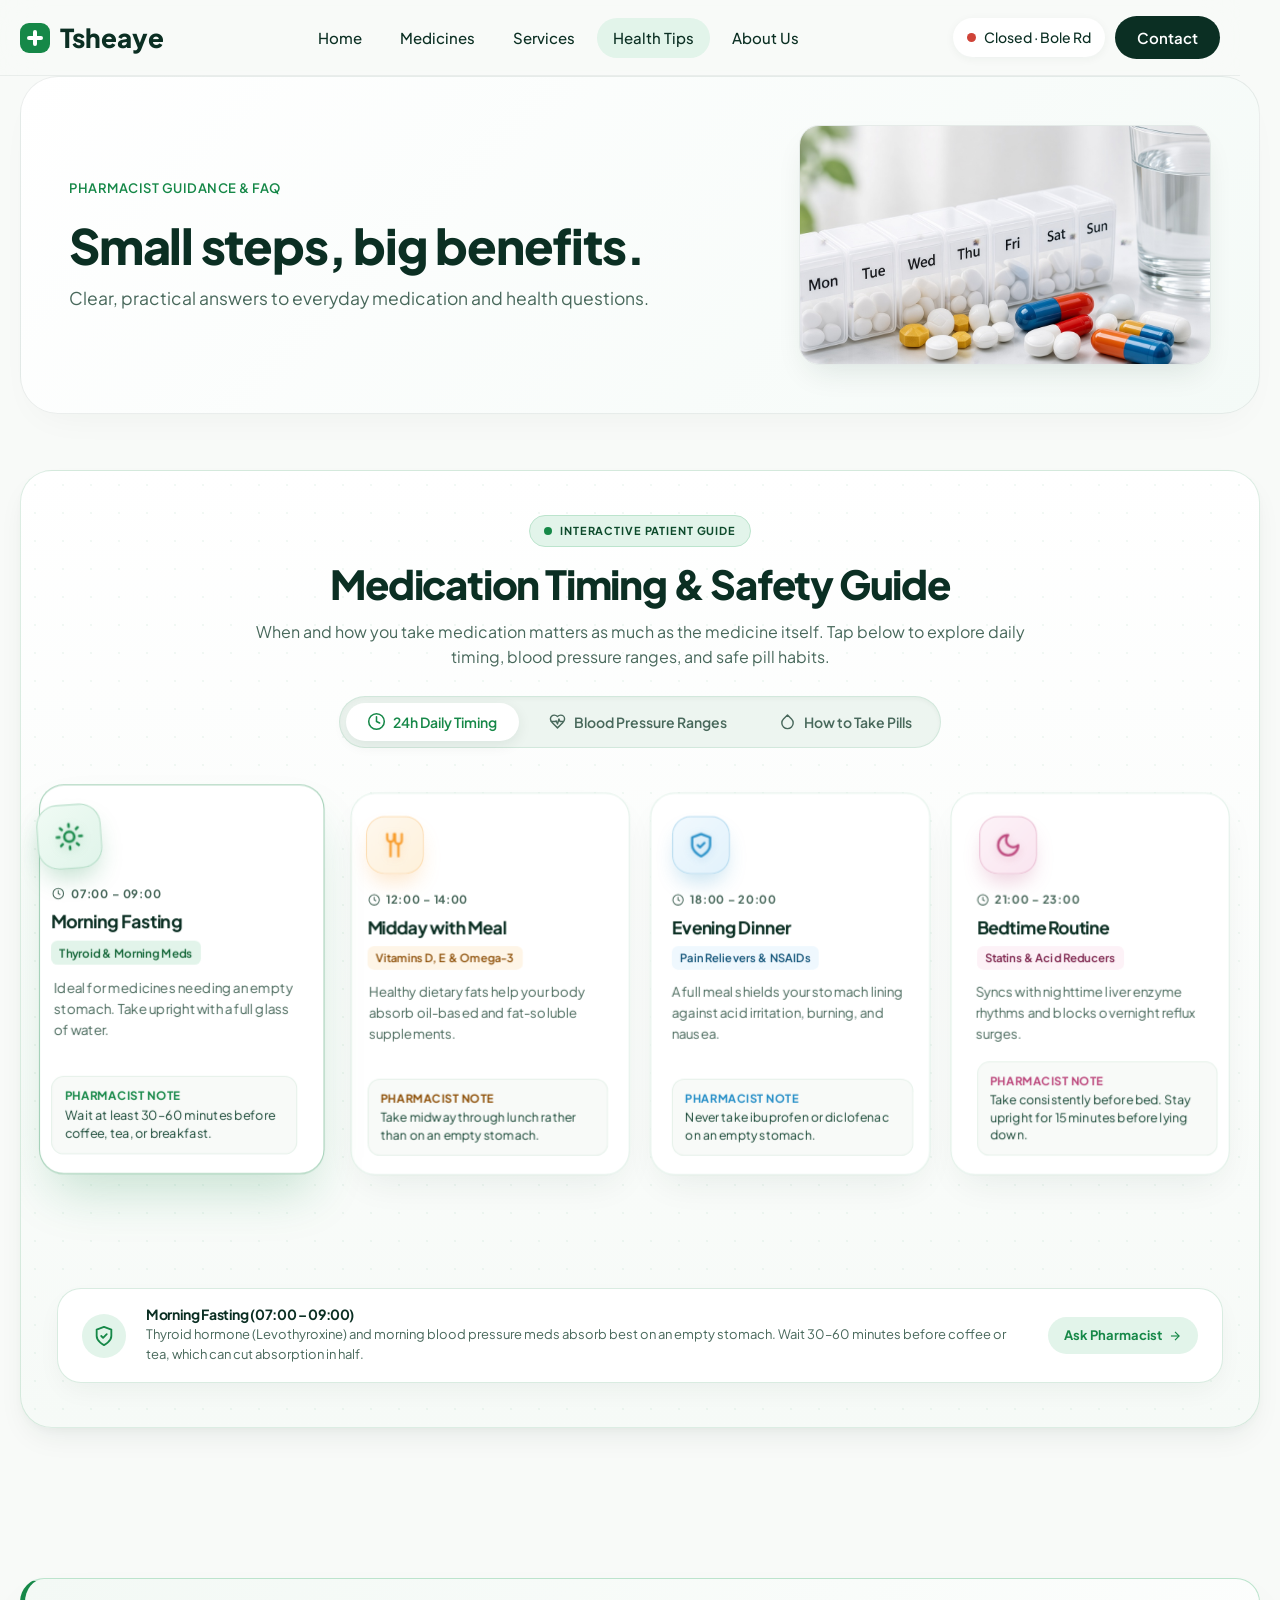
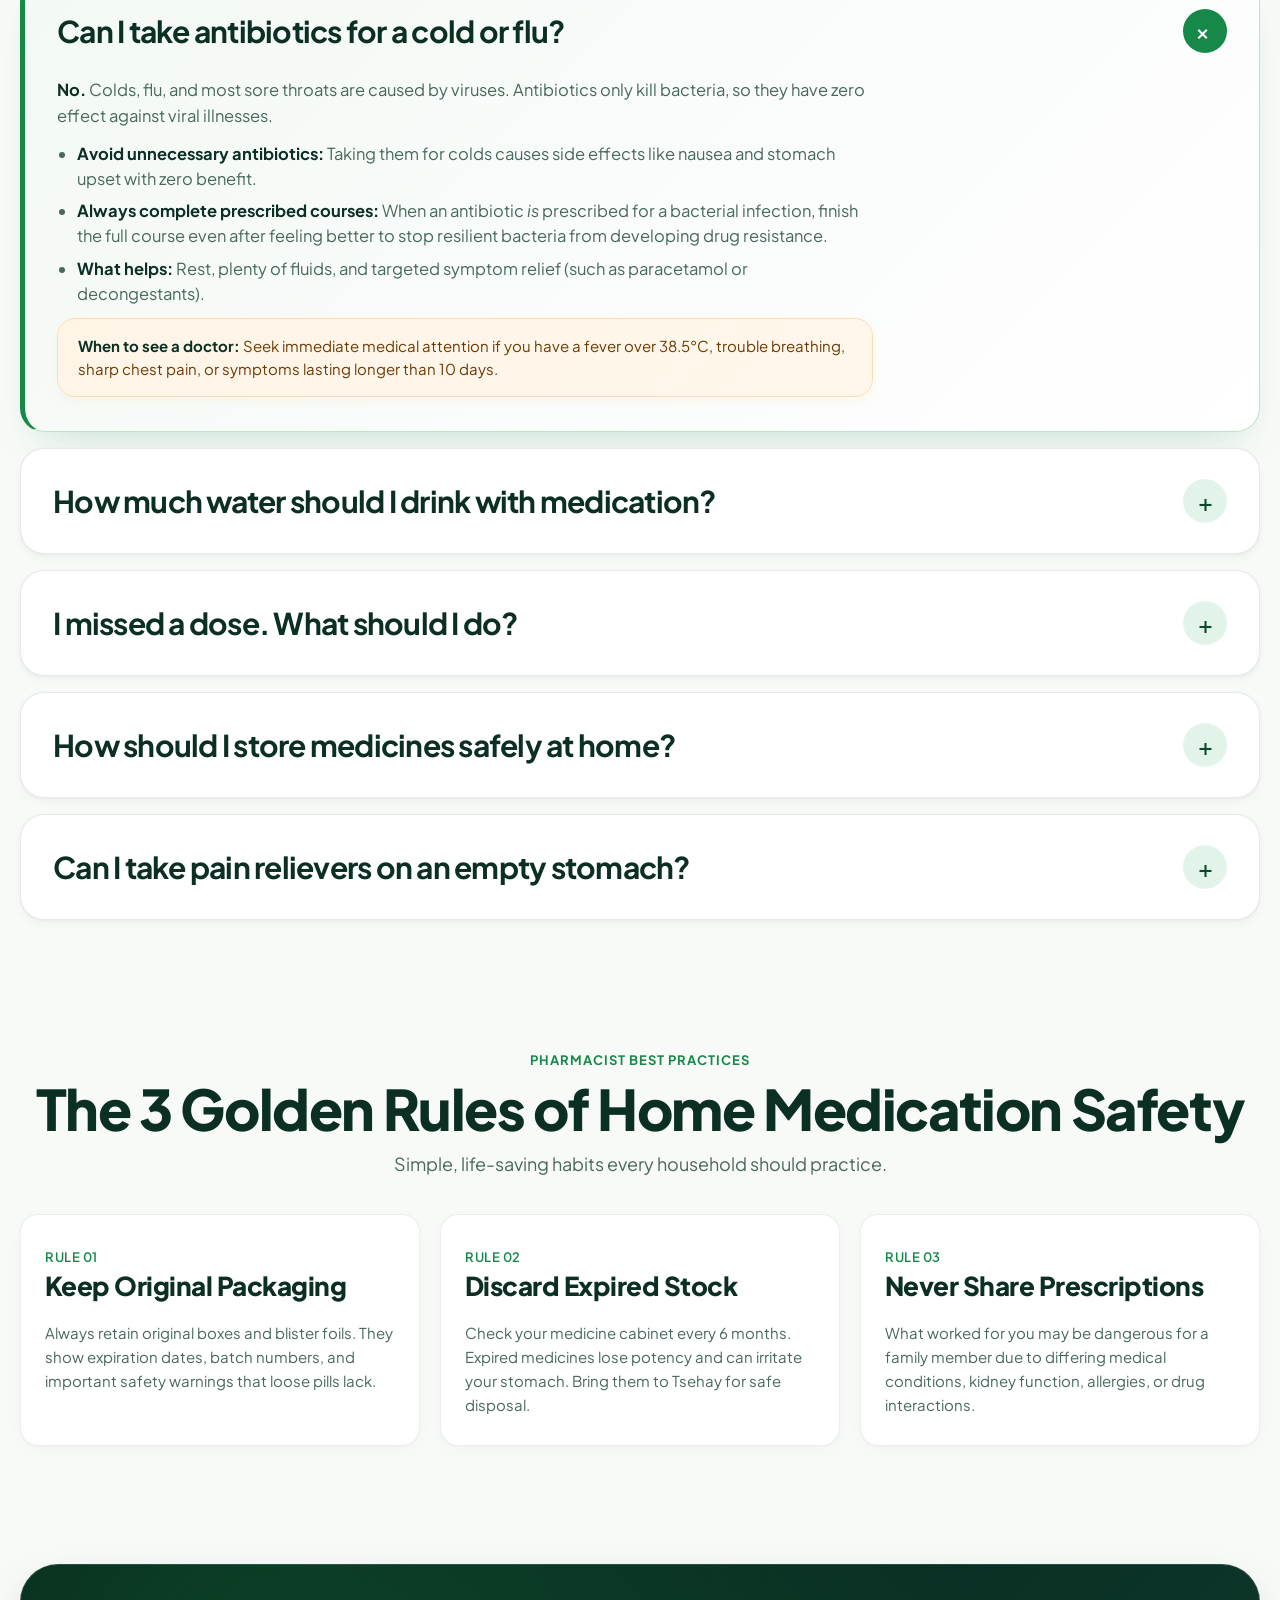
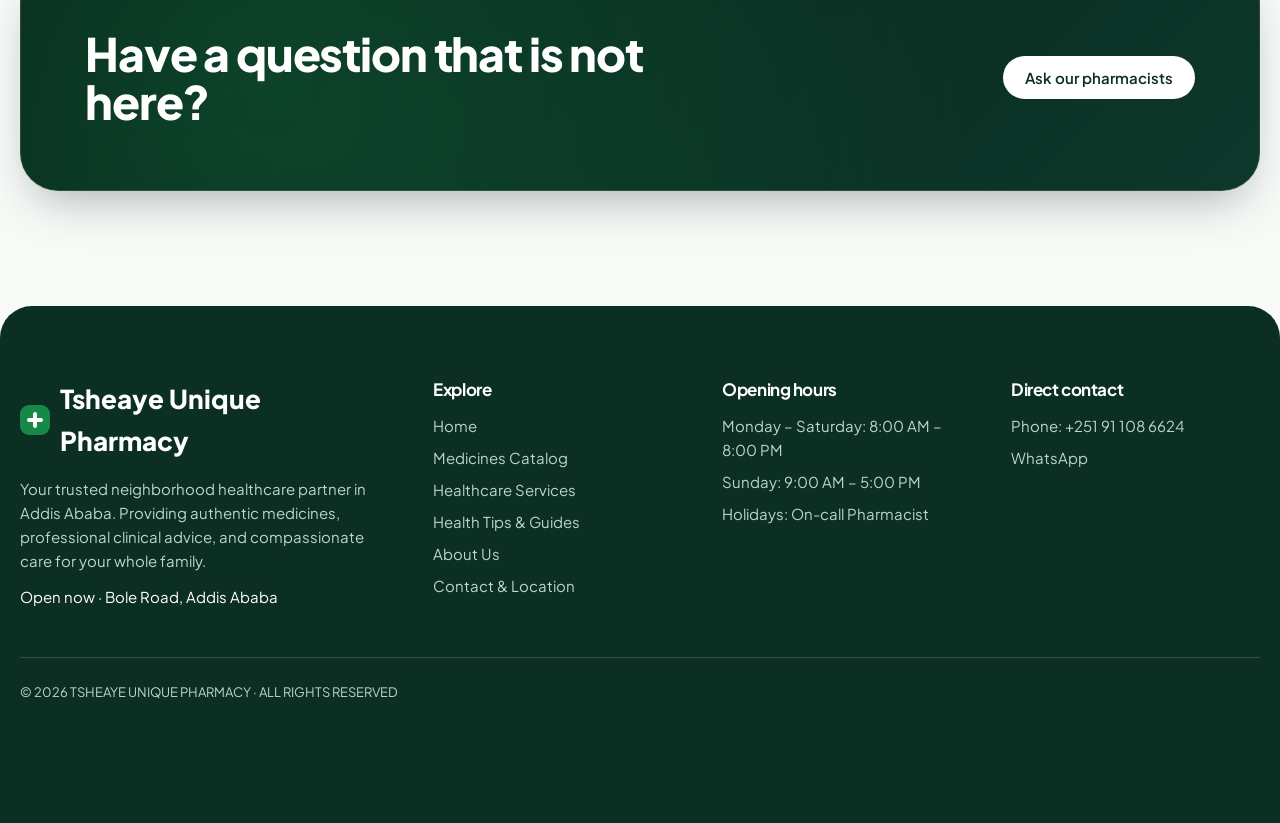
==== commit a2181342: "Streamline health tips content and improve UI/UX readability" ====
--- a/health-tips.html
+++ b/health-tips.html
@@ -1,35 +1,35 @@
-<!DOCTYPE html><html lang="en"><head><meta charset="utf-8"><meta name="viewport" content="width=device-width, initial-scale=1"><link rel="preconnect" href="https://fonts.googleapis.com"><link rel="preconnect" href="https://fonts.gstatic.com" crossorigin><link href="https://fonts.googleapis.com/css2?family=Plus+Jakarta+Sans:wght@400;500;600;700;800&display=swap" rel="stylesheet"><link rel="stylesheet" href="style.css"><title>Health Tips | Tsheaye Unique Pharmacy</title><meta name="description" content="Short, clear health guides from the pharmacists at Tsheaye Unique Pharmacy."></head>
+<!DOCTYPE html><html lang="en"><head><meta charset="utf-8"><meta name="viewport" content="width=device-width, initial-scale=1"><link rel="preconnect" href="https://fonts.googleapis.com"><link rel="preconnect" href="https://fonts.gstatic.com" crossorigin><link href="https://fonts.googleapis.com/css2?family=Plus+Jakarta+Sans:wght@400;500;600;700;800&display=swap" rel="stylesheet"><link rel="stylesheet" href="style.css"><title>Health Tips | Tsheaye Unique Pharmacy</title><meta name="description" content="Clear, practical medication and wellness guides from the pharmacists at Tsheaye Unique Pharmacy."></head>
 <body data-page="health-tips.html"><div class="wrap"><div id="hdr" data-include="header.html"></div><main>
-<div class="ph"><div><span class="tag">Pharmacist Guidance &amp; FAQ</span><h1>Small steps, big benefits.</h1><p>Straight answers to the questions we hear most at the counter.</p></div><img src="images/organizer.jpg" alt="Pill organizer beside a glass of water"></div>
+<div class="ph"><div><span class="tag">Pharmacist Guidance &amp; FAQ</span><h1>Small steps, big benefits.</h1><p>Clear, practical answers to everyday medication and health questions.</p></div><img src="images/organizer.jpg" alt="Pill organizer beside a glass of water"></div>
 
 <!-- =======================================================================
-     3D CHRONO-HEALTH & MEDICATION MATRIX (INTERACTIVE SPATIAL INFOGRAPHIC)
+     INTERACTIVE HEALTH & MEDICATION GUIDE
      ======================================================================= -->
-<section class="chrono-matrix-section rv" id="chrono-matrix" aria-label="Interactive 3D Health and Medication Matrix">
+<section class="chrono-matrix-section rv" id="chrono-matrix" aria-label="Interactive Health and Medication Guide">
   <div class="matrix-header">
     <div class="matrix-hud-badge">
       <span class="pulse-dot"></span>
-      <span>CHRONO-PHARMACOLOGY // SPATIAL CLINICAL GUIDE</span>
-    </div>
-    <h2>3D Chrono-Health &amp; Medication Matrix</h2>
+      <span>INTERACTIVE PATIENT GUIDE</span>
+    </div>
+    <h2>Medication Timing &amp; Safety Guide</h2>
     <p class="matrix-lead">
-      Circadian biological rhythms, arterial pressure benchmarks, and pill biomechanics. Explore how timing, meal synergy, posture, and hydration transform pharmaceutical efficacy.
+      When and how you take medication matters as much as the medicine itself. Tap below to explore daily timing, blood pressure ranges, and safe pill habits.
     </p>
 
     <!-- Dimension Navigation Tabs -->
-    <div class="matrix-tabs" role="tablist" aria-label="Infographic Dimensions">
+    <div class="matrix-tabs" role="tablist" aria-label="Guide Dimensions">
       <button class="matrix-tab active" data-tab="chrono" role="tab" aria-selected="true" id="tab-chrono" aria-controls="view-chrono">
         <svg viewBox="0 0 24 24" fill="none" stroke="currentColor" stroke-width="2" stroke-linecap="round" stroke-linejoin="round"><circle cx="12" cy="12" r="10"/><polyline points="12 6 12 12 16 14"/></svg>
-        <span>24h Chrono-Schedule</span>
+        <span>24h Daily Timing</span>
       </button>
       
       <button class="matrix-tab" data-tab="pressure" role="tab" aria-selected="false" id="tab-pressure" aria-controls="view-pressure">
         <svg viewBox="0 0 24 24" fill="none" stroke="currentColor" stroke-width="2" stroke-linecap="round" stroke-linejoin="round"><path d="M19 14c1.49-1.46 3-3.21 3-5.5A5.5 5.5 0 0 0 16.5 3c-1.76 0-3 .5-4.5 2-1.5-1.5-2.74-2-4.5-2A5.5 5.5 0 0 0 2 8.5c0 2.3 1.5 4.05 3 5.5l7 7Z"/><path d="M3.22 12H9.5l.5-1 2 4.5 2-7 1.5 3.5h4.28"/></svg>
-        <span>Blood Pressure 3D Spectrum</span>
+        <span>Blood Pressure Ranges</span>
       </button>
       <button class="matrix-tab" data-tab="biomechanics" role="tab" aria-selected="false" id="tab-biomechanics" aria-controls="view-biomechanics">
         <svg viewBox="0 0 24 24" fill="none" stroke="currentColor" stroke-width="2" stroke-linecap="round" stroke-linejoin="round"><path d="M12 2.69l5.66 5.66a8 8 0 1 1-11.31 0z"/></svg>
-        <span>Pill Biomechanics &amp; Water</span>
+        <span>How to Take Pills</span>
       </button>
     </div>
   </div>
@@ -38,14 +38,14 @@
   <div class="matrix-stage-viewport">
     <div class="matrix-3d-stage" id="matrixStage">
 
-      <!-- VIEW 1: 24h Chrono-Schedule -->
+      <!-- VIEW 1: 24h Daily Timing -->
       <div class="matrix-view active" id="view-chrono" role="tabpanel" aria-labelledby="tab-chrono">
         <div class="chrono-grid-3d">
 
           <!-- Morning Node -->
           <div class="chrono-card-3d selected" tabindex="0" role="button" aria-pressed="true"
-               data-insight-title="Morning Inception (07:00 – 09:00)"
-               data-insight-text="Thyroid hormone (Levothyroxine) and morning blood pressure meds absorb with peak bioavailability on an empty stomach. Always wait 30–60 minutes before morning coffee or tea, which can bind to active ingredients and cut absorption by up to 50%.">
+               data-insight-title="Morning Fasting (07:00 – 09:00)"
+               data-insight-text="Thyroid hormone (Levothyroxine) and morning blood pressure meds absorb best on an empty stomach. Wait 30–60 minutes before coffee or tea, which can cut absorption in half.">
             <div class="pedestal-3d">
               <svg viewBox="0 0 24 24" fill="none" stroke="currentColor" stroke-width="2" stroke-linecap="round" stroke-linejoin="round"><circle cx="12" cy="12" r="4"/><path d="M12 2v2"/><path d="M12 20v2"/><path d="m4.93 4.93 1.41 1.41"/><path d="m17.66 17.66 1.41 1.41"/><path d="M2 12h2"/><path d="M20 12h2"/><path d="m6.34 17.66-1.41 1.41"/><path d="m19.07 4.93-1.41 1.41"/></svg>
             </div>
@@ -54,18 +54,18 @@
               <span>07:00 – 09:00</span>
             </div>
             <h3>Morning Fasting</h3>
-            <span class="category-tag">Thyroid &amp; Blood Pressure</span>
-            <p>Gastric acidity is optimal for fasting-dependent medications. Take upright with a full 250 mL glass of water.</p>
-            <div class="chrono-meta-box">
-              <strong>Clinical Directive</strong>
-              Separate from coffee, calcium, and iron supplements by at least 4 hours.
+            <span class="category-tag">Thyroid &amp; Morning Meds</span>
+            <p>Ideal for medicines needing an empty stomach. Take upright with a full glass of water.</p>
+            <div class="chrono-meta-box">
+              <strong>Pharmacist Note</strong>
+              Wait at least 30–60 minutes before coffee, tea, or breakfast.
             </div>
           </div>
 
           <!-- Midday Node -->
           <div class="chrono-card-3d" tabindex="0" role="button" aria-pressed="false"
-               data-insight-title="Midday Metabolic Absorption (12:00 – 14:00)"
-               data-insight-text="Fat-soluble vitamins (D3, E, K, Omega-3 fatty acids) require dietary lipids for biliary emulsion and micelle absorption. Taking them during lunch multiplies intestinal uptake by up to 300% compared to an empty stomach.">
+               data-insight-title="Midday with Food (12:00 – 14:00)"
+               data-insight-text="Fat-soluble vitamins (D3, E, Omega-3s) need dietary fats to enter your bloodstream. Taking them with lunch boosts intestinal absorption by up to 300%.">
             <div class="pedestal-3d amber-theme">
               <svg viewBox="0 0 24 24" fill="none" stroke="currentColor" stroke-width="2" stroke-linecap="round" stroke-linejoin="round"><path d="M18 2v6a3 3 0 0 1-3 3 3 3 0 0 1-3-3V2"/><path d="M15 11v11"/><path d="M5 2v4a3 3 0 0 0 3 3h0a3 3 0 0 0 3-3V2"/><path d="M8 9v13"/></svg>
             </div>
@@ -73,19 +73,19 @@
               <svg width="12" height="12" viewBox="0 0 24 24" fill="none" stroke="currentColor" stroke-width="2"><circle cx="12" cy="12" r="10"/><polyline points="12 6 12 12 16 14"/></svg>
               <span>12:00 – 14:00</span>
             </div>
-            <h3>Midday Nutrition</h3>
-            <span class="category-tag" style="background:var(--amber-tint);color:var(--amber-text)">Lipid-Soluble Vitamins</span>
-            <p>Dietary fats trigger gallbladder bile secretion, creating micelles that carry fat-soluble nutrients across the intestinal wall.</p>
-            <div class="chrono-meta-box">
-              <strong style="color:var(--amber-text)">Clinical Directive</strong>
-              Take midway through a substantial lunch rather than before or after fasting.
+            <h3>Midday with Meal</h3>
+            <span class="category-tag" style="background:var(--amber-tint);color:var(--amber-text)">Vitamins D, E &amp; Omega-3</span>
+            <p>Healthy dietary fats help your body absorb oil-based and fat-soluble supplements.</p>
+            <div class="chrono-meta-box">
+              <strong style="color:var(--amber-text)">Pharmacist Note</strong>
+              Take midway through lunch rather than on an empty stomach.
             </div>
           </div>
 
           <!-- Evening Node -->
           <div class="chrono-card-3d" tabindex="0" role="button" aria-pressed="false"
-               data-insight-title="Evening Protection &amp; Meals (18:00 – 20:00)"
-               data-insight-text="Non-Steroidal Anti-Inflammatory Drugs (NSAIDs) inhibit stomach-lining prostaglandins. Taking them with dinner provides a physical food cushion that shields delicate gastric mucosa against erosions and acid burns.">
+               data-insight-title="Evening Dinner (18:00 – 20:00)"
+               data-insight-text="Pain relievers like ibuprofen and diclofenac can irritate stomach lining. Taking them with a meal provides a protective cushion that prevents heartburn and ulcers.">
             <div class="pedestal-3d sky-theme">
               <svg viewBox="0 0 24 24" fill="none" stroke="currentColor" stroke-width="2" stroke-linecap="round" stroke-linejoin="round"><path d="M12 22s8-4 8-10V5l-8-3-8 3v7c0 6 8 10 8 10z"/><polyline points="9 12 11 14 15 10"/></svg>
             </div>
@@ -94,18 +94,18 @@
               <span>18:00 – 20:00</span>
             </div>
             <h3>Evening Dinner</h3>
-            <span class="category-tag" style="background:var(--sky-tint);color:var(--sky-text)">Pain Relievers &amp; Antibiotics</span>
-            <p>Evening food intake acts as a biological buffer, protecting stomach lining against mucosal ulceration and nausea.</p>
-            <div class="chrono-meta-box">
-              <strong style="color:var(--sky)">Clinical Directive</strong>
-              Never take Diclofenac or Ibuprofen on an empty stomach. Pair with milk or dinner.
+            <span class="category-tag" style="background:var(--sky-tint);color:var(--sky-text)">Pain Relievers &amp; NSAIDs</span>
+            <p>A full meal shields your stomach lining against acid irritation, burning, and nausea.</p>
+            <div class="chrono-meta-box">
+              <strong style="color:var(--sky)">Pharmacist Note</strong>
+              Never take ibuprofen or diclofenac on an empty stomach.
             </div>
           </div>
 
           <!-- Night Node -->
           <div class="chrono-card-3d" tabindex="0" role="button" aria-pressed="false"
-               data-insight-title="Nocturnal Synchronization (21:00 – 23:00)"
-               data-insight-text="Hepatic cholesterol synthesis by HMG-CoA reductase peaks naturally between midnight and 03:00 AM. Evening administration of short-acting statins synchronizes peak medication blood levels with the body's highest rate of cholesterol production.">
+               data-insight-title="Bedtime Routine (21:00 – 23:00)"
+               data-insight-text="Your liver produces the most cholesterol during sleep. Bedtime statin doses align peak medication levels with this natural nightly cycle.">
             <div class="pedestal-3d berry-theme">
               <svg viewBox="0 0 24 24" fill="none" stroke="currentColor" stroke-width="2" stroke-linecap="round" stroke-linejoin="round"><path d="M12 3a6 6 0 0 0 9 9 9 9 0 1 1-9-9Z"/></svg>
             </div>
@@ -113,26 +113,26 @@
               <svg width="12" height="12" viewBox="0 0 24 24" fill="none" stroke="currentColor" stroke-width="2"><circle cx="12" cy="12" r="10"/><polyline points="12 6 12 12 16 14"/></svg>
               <span>21:00 – 23:00</span>
             </div>
-            <h3>Bedtime Circadian</h3>
-            <span class="category-tag" style="background:var(--berry-tint);color:var(--berry-text)">Statins &amp; Acid Suppressants</span>
-            <p>Night dosing targets peak enzyme activity in the liver while nighttime acid reducers block nocturnal acid surges.</p>
-            <div class="chrono-meta-box">
-              <strong style="color:var(--berry)">Clinical Directive</strong>
-              Take at consistent bedtime hours. Remain upright for 15 minutes before lying down.
+            <h3>Bedtime Routine</h3>
+            <span class="category-tag" style="background:var(--berry-tint);color:var(--berry-text)">Statins &amp; Acid Reducers</span>
+            <p>Syncs with nighttime liver enzyme rhythms and blocks overnight reflux surges.</p>
+            <div class="chrono-meta-box">
+              <strong style="color:var(--berry)">Pharmacist Note</strong>
+              Take consistently before bed. Stay upright for 15 minutes before lying down.
             </div>
           </div>
 
         </div>
       </div>
 
-      <!-- VIEW 2: Blood Pressure 3D Spectrum -->
+      <!-- VIEW 2: Blood Pressure Ranges -->
       <div class="matrix-view" id="view-pressure" role="tabpanel" aria-labelledby="tab-pressure">
         <div class="bp-spectrum-3d">
 
           <!-- Optimal -->
           <div class="bp-pillar-3d selected" tabindex="0" role="button" aria-pressed="true"
-               data-insight-title="Normal Baseline (&lt; 120 / &lt; 80 mmHg)"
-               data-insight-text="Optimal cardiovascular performance. Arterial walls maintain healthy elasticity without excessive myocardial strain. Maintain healthy hydration, low-sodium dietary habits, and routine checkups at Tsehay every 6 months.">
+               data-insight-title="Optimal Baseline (&lt; 120 / &lt; 80 mmHg)"
+               data-insight-text="Healthy cardiovascular range. Low strain on heart and arteries. Maintain balanced hydration, moderate sodium, and checkups twice a year.">
             <span class="bp-level-badge opt">Optimal Baseline</span>
             <div class="bp-gauge-viz">
               <div class="bp-bar-col">
@@ -145,17 +145,17 @@
               </div>
             </div>
             <div class="bp-numbers">&lt; 120 / 80 <small>mmHg</small></div>
-            <p>Normal cardiovascular efficiency. Low arterial resistance, ideal kidney filtration, and optimal myocardial rest.</p>
-            <div class="chrono-meta-box">
-              <strong>Pharmacist Directive</strong>
-              Maintain routine checkups twice a year. Keep up balanced sodium and physical activity.
+            <p>Healthy heart efficiency. Arterial walls maintain good elasticity with minimal workload.</p>
+            <div class="chrono-meta-box">
+              <strong>Next Step</strong>
+              Check twice a year. Keep up physical activity and balanced hydration.
             </div>
           </div>
 
           <!-- Elevated -->
           <div class="bp-pillar-3d elev" tabindex="0" role="button" aria-pressed="false"
-               data-insight-title="Elevated / Pre-Hypertension (120–129 / &lt; 80 mmHg)"
-               data-insight-text="Elevated systolic pressure signals stiffening in large elastic arteries. This is the golden therapeutic window where dietary salt reduction, stress control, and brisk walking can prevent progression to chronic hypertension without prescription drugs.">
+               data-insight-title="Elevated Window (120–129 / &lt; 80 mmHg)"
+               data-insight-text="Systolic pressure is starting to rise. This is the best window to reverse elevated numbers through brisk walking, salt reduction, and hydration before drugs are needed.">
             <span class="bp-level-badge elev">Elevated Window</span>
             <div class="bp-gauge-viz">
               <div class="bp-bar-col">
@@ -168,18 +168,18 @@
               </div>
             </div>
             <div class="bp-numbers">120–129 / 80 <small>mmHg</small></div>
-            <p>Early warning stage. Systolic numbers begin creeping upward while diastolic resting tone remains compensated.</p>
-            <div class="chrono-meta-box">
-              <strong style="color:var(--amber-text)">Pharmacist Directive</strong>
-              Reduce processed salt, drink 2L water daily in Addis climate, and recheck weekly.
+            <p>Early alert range. Systolic pressure is creeping up while diastolic tone remains steady.</p>
+            <div class="chrono-meta-box">
+              <strong style="color:var(--amber-text)">Next Step</strong>
+              Cut processed salt, drink 2L water daily, and recheck weekly.
             </div>
           </div>
 
           <!-- Stage 1 -->
           <div class="bp-pillar-3d stage1" tabindex="0" role="button" aria-pressed="false"
                data-insight-title="Stage 1 Hypertension (130–139 / 80–89 mmHg)"
-               data-insight-text="Sustained vascular resistance. Consistently exceeding 130 systolic or 80 diastolic requires professional physician review. Keep a 7-day morning and evening BP log so your doctor can evaluate whether monotherapy is indicated.">
-            <span class="bp-level-badge stage1">Stage 1 Hypertension</span>
+               data-insight-text="Consistently exceeding 130/80 mmHg requires doctor evaluation. Track morning and evening readings in a log and bring it to our pharmacy.">
+            <span class="bp-level-badge stage1">Stage 1 High</span>
             <div class="bp-gauge-viz">
               <div class="bp-bar-col">
                 <div class="bp-bar-fill" style="height:82%"></div>
@@ -191,18 +191,18 @@
               </div>
             </div>
             <div class="bp-numbers">130–139 / 89 <small>mmHg</small></div>
-            <p>Arteries and left ventricle encounter continuous workload. Lifestyle modifications must be strictly enforced.</p>
-            <div class="chrono-meta-box">
-              <strong style="color:#bf4316">Pharmacist Directive</strong>
-              Consult your physician. Bring your blood pressure log to Tsehay for verification.
+            <p>Arteries experience continuous workload. Lifestyle modifications and doctor review needed.</p>
+            <div class="chrono-meta-box">
+              <strong style="color:#bf4316">Next Step</strong>
+              Keep a 7-day morning &amp; evening log and consult your doctor.
             </div>
           </div>
 
           <!-- Crisis -->
           <div class="bp-pillar-3d crisis" tabindex="0" role="button" aria-pressed="false"
-               data-insight-title="Hypertensive Emergency (&gt; 180 / &gt; 120 mmHg)"
-               data-insight-text="Acute clinical crisis. Rest quietly for 5 minutes without speaking, retest. If numbers remain above 180/120 mmHg or you experience chest pain, severe headache, shortness of breath, or numbness, proceed to an emergency hospital department immediately.">
-            <span class="bp-level-badge crisis">Emergency Crisis</span>
+               data-insight-title="Emergency Alert (&gt; 180 / &gt; 120 mmHg)"
+               data-insight-text="Critical threshold. Rest quietly 5 minutes and recheck. If still above 180/120 or accompanied by chest pain, headache, or numbness, go to the emergency room immediately.">
+            <span class="bp-level-badge crisis">Emergency Alert</span>
             <div class="bp-gauge-viz">
               <div class="bp-bar-col">
                 <div class="bp-bar-fill" style="height:100%"></div>
@@ -214,78 +214,66 @@
               </div>
             </div>
             <div class="bp-numbers">&gt; 180 / 120 <small>mmHg</small></div>
-            <p>Critical pressure threshold posing imminent risk of stroke, myocardial infarction, or organ damage.</p>
-            <div class="chrono-meta-box">
-              <strong style="color:var(--danger)">Emergency Protocol</strong>
-              Do not wait. Rest 5 min, recheck. If still elevated or symptomatic, seek immediate ER care.
+            <p>Severe pressure spike requiring immediate medical attention to protect vital organs.</p>
+            <div class="chrono-meta-box">
+              <strong style="color:var(--danger)">Emergency Action</strong>
+              Rest 5 min, recheck. If still high or symptomatic, seek immediate ER care.
             </div>
           </div>
 
         </div>
       </div>
 
-      <!-- VIEW 3: Pill Biomechanics & Water Protocol -->
+      <!-- VIEW 3: How to Take Pills (4 Steps) -->
       <div class="matrix-view" id="view-biomechanics" role="tabpanel" aria-labelledby="tab-biomechanics">
         <div class="biomechanics-grid-3d">
 
           <!-- Step 1 -->
           <div class="bio-step-3d selected" tabindex="0" role="button" aria-pressed="true"
-               data-insight-title="Step 01: 90° Upright Posture"
-               data-insight-text="Swallowing tablets while sitting upright or standing allows gravity to assist peristalsis. The pill traverses the 25 cm esophagus in less than 5 seconds, preventing it from adhering to the delicate esophageal mucosal folds.">
+               data-insight-title="Step 01: Upright Posture"
+               data-insight-text="Sitting upright or standing allows gravity to guide tablets smoothly into the stomach in under 5 seconds, preventing pills from sticking in your throat.">
             <div class="bio-step-num">Step 01</div>
             <div class="pedestal-3d">
               <svg viewBox="0 0 24 24" fill="none" stroke="currentColor" stroke-width="2" stroke-linecap="round" stroke-linejoin="round"><circle cx="12" cy="12" r="10"/><polygon points="16.24 7.76 14.12 14.12 7.76 16.24 9.88 9.88 16.24 7.76"/></svg>
             </div>
             <h3>Upright Stature</h3>
-            <p>Sit straight or stand. Never swallow medications while reclining or lying flat in bed.</p>
+            <p>Sit straight or stand. Never swallow pills while lying flat in bed.</p>
           </div>
 
           <!-- Step 2 -->
           <div class="bio-step-3d" tabindex="0" role="button" aria-pressed="false"
-               data-insight-title="Step 02: Full 250 mL Water Volume"
-               data-insight-text="A full glass of water distends the stomach antrum, prompting the pyloric sphincter to open rapidly. This flushes the tablet into the duodenum where optimal surface area absorption occurs, cutting onset time in half.">
+               data-insight-title="Step 02: Full 250 mL Glass"
+               data-insight-text="A full glass of room-temperature water opens the stomach quickly to speed up medicine absorption and prevents concentrated tablets from burning esophageal lining.">
             <div class="bio-step-num">Step 02</div>
             <div class="pedestal-3d sky-theme">
               <svg viewBox="0 0 24 24" fill="none" stroke="currentColor" stroke-width="2" stroke-linecap="round" stroke-linejoin="round"><path d="M12 2.69l5.66 5.66a8 8 0 1 1-11.31 0z"/></svg>
             </div>
-            <h3>250 mL Water</h3>
-            <p>Drink a generous, full glass of water. A tiny sip leaves pills stuck against mucosal walls.</p>
+            <h3>Full 250 mL Glass</h3>
+            <p>Drink a full glass of room-temperature water. A tiny sip leaves pills stuck in the throat.</p>
           </div>
 
           <!-- Step 3 -->
           <div class="bio-step-3d" tabindex="0" role="button" aria-pressed="false"
-               data-insight-title="Step 03: Room Temperature Only"
-               data-insight-text="Avoid scalding tea or iced drinks. Hot beverages dissolve gelatin capsule shells prematurely in the upper throat, causing choking or burning. Iced liquids trigger stomach spasms that delay digestive emptying.">
+               data-insight-title="Step 03: 30-Minute Buffer"
+               data-insight-text="Staying upright for at least 30 minutes prevents medications like antibiotics and iron from irritating your esophagus or causing acid reflux.">
             <div class="bio-step-num">Step 03</div>
             <div class="pedestal-3d amber-theme">
-              <svg viewBox="0 0 24 24" fill="none" stroke="currentColor" stroke-width="2" stroke-linecap="round" stroke-linejoin="round"><path d="m21.73 18-8-14a2 2 0 0 0-3.48 0l-8 14A2 2 0 0 0 4 21h16a2 2 0 0 0 1.73-3Z"/><line x1="12" y1="9" x2="12" y2="13"/><line x1="12" y1="17" x2="12.01" y2="17"/></svg>
-            </div>
-            <h3>Neutral Liquid</h3>
-            <p>Never take pills with boiling coffee or grapefruit juice. Stick to pure, room-temperature water.</p>
+              <svg viewBox="0 0 24 24" fill="none" stroke="currentColor" stroke-width="2" stroke-linecap="round" stroke-linejoin="round"><circle cx="12" cy="12" r="10"/><polyline points="12 6 12 12 16 14"/></svg>
+            </div>
+            <h3>Stay Upright 30 Mins</h3>
+            <p>Remain seated or standing for 30 minutes. Do not lie down right after swallowing pills.</p>
           </div>
 
           <!-- Step 4 -->
           <div class="bio-step-3d" tabindex="0" role="button" aria-pressed="false"
-               data-insight-title="Step 04: The 30-Minute Upright Window"
-               data-insight-text="Stay upright for at least 30 minutes following administration. This is especially vital for Doxycycline, Iron, and Bisphosphonates, which can cause severe chemical esophagitis and ulcerations if stomach contents reflux.">
+               data-insight-title="Step 04: Daily Habit Anchor"
+               data-insight-text="Linking your dose with an unchanging daily ritual (like breakfast or morning teeth brushing) builds an automatic habit and reduces missed doses by over 80%.">
             <div class="bio-step-num">Step 04</div>
-            <div class="pedestal-3d">
-              <svg viewBox="0 0 24 24" fill="none" stroke="currentColor" stroke-width="2" stroke-linecap="round" stroke-linejoin="round"><circle cx="12" cy="12" r="10"/><polyline points="12 6 12 12 16 14"/></svg>
-            </div>
-            <h3>30-Min Buffer</h3>
-            <p>Remain seated or walking for 30 minutes. Do not recline immediately after taking oral tablets.</p>
-          </div>
-
-          <!-- Step 5 -->
-          <div class="bio-step-3d" tabindex="0" role="button" aria-pressed="false"
-               data-insight-title="Step 05: Behavioral Habit Anchoring"
-               data-insight-text="Pairing medication times with a permanent daily ritual (such as morning teeth brushing, breakfast preparation, or evening prayer) builds automatic neural associations, reducing missed doses by up to 80%.">
-            <div class="bio-step-num">Step 05</div>
             <div class="pedestal-3d berry-theme">
               <svg viewBox="0 0 24 24" fill="none" stroke="currentColor" stroke-width="2" stroke-linecap="round" stroke-linejoin="round"><rect x="3" y="4" width="18" height="18" rx="2" ry="2"/><line x1="16" y1="2" x2="16" y2="6"/><line x1="8" y1="2" x2="8" y2="6"/><line x1="3" y1="10" x2="21" y2="10"/><path d="m9 16 2 2 4-4"/></svg>
             </div>
-            <h3>Habit Anchor</h3>
-            <p>Link your dose with an unchanging daily routine to ensure you never miss or double a prescription.</p>
+            <h3>Daily Habit Anchor</h3>
+            <p>Link your dose with a regular daily routine so you never miss or double a prescription.</p>
           </div>
 
         </div>
@@ -300,8 +288,8 @@
       <svg viewBox="0 0 24 24" fill="none" stroke="currentColor" stroke-width="2" stroke-linecap="round" stroke-linejoin="round"><path d="M12 22s8-4 8-10V5l-8-3-8 3v7c0 6 8 10 8 10z"/><polyline points="9 12 11 14 15 10"/></svg>
     </div>
     <div class="insight-content">
-      <h4 id="insightTitle">Morning Inception (07:00 – 09:00)</h4>
-      <p id="insightText">Thyroid hormone (Levothyroxine) and morning blood pressure meds absorb with peak bioavailability on an empty stomach. Always wait 30–60 minutes before morning coffee or tea, which can bind to active ingredients and cut absorption by up to 50%.</p>
+      <h4 id="insightTitle">Morning Fasting (07:00 – 09:00)</h4>
+      <p id="insightText">Thyroid hormone (Levothyroxine) and morning blood pressure meds absorb best on an empty stomach. Wait 30–60 minutes before coffee or tea, which can cut absorption in half.</p>
     </div>
     <a class="insight-action-btn" href="https://wa.me/251911086624" target="_blank" rel="noopener">
       <span>Ask Pharmacist</span>
@@ -310,81 +298,76 @@
   </div>
 </section>
 
+<!-- =======================================================================
+     FREQUENTLY ASKED PATIENT GUIDANCE (STREAMLINED & SCANNABLE)
+     ======================================================================= -->
 <section>
 <details open>
   <summary>Can I take antibiotics for a cold or flu?</summary>
   <div class="ans">
-    <p><strong>No.</strong> Colds, influenza, and most acute throat infections are caused by viruses. Antibiotics have zero biological effect against viruses; they are designed exclusively to eliminate bacteria.</p>
-    <p>Taking antibiotics indiscriminately when you have a viral illness exposes you to gastrointestinal upset, allergic reactions, and most critically, contributes to <strong>antimicrobial resistance</strong>. This means bacteria adapt and learn to survive, rendering life-saving medications ineffective when you or your loved ones face a serious bacterial infection in the future.</p>
-    <p>Rest, adequate hydration, saline nasal rinses, and targeted symptom relief (such as fever reducers or decongestants) are the medically sound approach for common viral illnesses. Stop by our counter anytime to discuss what fits your symptoms.</p>
-    <div class="warn"><strong>When to see a physician immediately:</strong> If you experience a sustained high fever exceeding 38.5°C, severe shortness of breath, localized sharp chest pain, stiff neck, or symptoms lasting beyond 10 days without improvement.</div>
+    <p><strong>No.</strong> Colds, flu, and most sore throats are caused by viruses. Antibiotics only kill bacteria, so they have zero effect against viral illnesses.</p>
+    <ul>
+      <li><strong>Avoid unnecessary antibiotics:</strong> Taking them for colds causes side effects like nausea and stomach upset with zero benefit.</li>
+      <li><strong>Always complete prescribed courses:</strong> When an antibiotic <em>is</em> prescribed for a bacterial infection, finish the full course even after feeling better to stop resilient bacteria from developing drug resistance.</li>
+      <li><strong>What helps:</strong> Rest, plenty of fluids, and targeted symptom relief (such as paracetamol or decongestants).</li>
+    </ul>
+    <div class="warn"><strong>When to see a doctor:</strong> Seek immediate medical attention if you have a fever over 38.5°C, trouble breathing, sharp chest pain, or symptoms lasting longer than 10 days.</div>
   </div>
 </details>
 
 <details>
-  <summary>How much water should I drink daily, especially with medications?</summary>
+  <summary>How much water should I drink with medication?</summary>
   <div class="ans">
-    <p>Daily hydration requirements vary widely based on your body weight, physical activity level, pregnancy or nursing status, and local weather conditions. In Addis Ababa's elevated climate, dry air and altitude can lead to rapid insensible fluid loss without you realizing it.</p>
-    <p>A reliable daily self-check is <strong>urine color</strong>: pale, straw-colored urine indicates optimal hydration. Dark amber urine signals that your kidneys require more fluids to efficiently flush metabolic byproducts.</p>
-    <p>When taking solid oral medications (tablets, capsules), always drink a <strong>full glass of water (approx. 200–250 mL)</strong> while sitting or standing upright. Swallowing pills dry or with just a tiny sip can cause them to lodge against the esophageal wall, causing severe localized irritation or ulceration.</p>
-    <div class="warn"><strong>Clinical Note:</strong> If you have been diagnosed with chronic kidney disease, heart failure, or are on fluid-restrictive medical protocols, strictly adhere to your specialist's prescribed daily fluid limit.</div>
+    <p>In Addis Ababa's high altitude and dry climate, you lose body fluids faster. Keep these two hydration principles in mind:</p>
+    <ul>
+      <li><strong>Check your urine color:</strong> Pale, straw-colored urine means you are well hydrated. Dark amber means you need to drink more water.</li>
+      <li><strong>Always swallow pills with a full glass of water (200–250 mL):</strong> Taking tablets dry or with a small sip can cause them to stick against your esophagus, causing painful irritation or ulcers.</li>
+    </ul>
+    <div class="warn"><strong>Medical Note:</strong> If your doctor has placed you on fluid restrictions for kidney or heart conditions, follow your personalized medical limit.</div>
   </div>
 </details>
 
 <details>
-  <summary>I missed a dose of my prescription. What should I do?</summary>
+  <summary>I missed a dose. What should I do?</summary>
   <div class="ans">
-    <p>The correct protocol depends entirely on the pharmacology of your specific medicine. The guidance for blood pressure medications, insulin, antibiotics, and hormonal therapies is markedly different.</p>
-    <p><strong>The Universal Rule: Never double up doses.</strong> Taking two doses at once to "make up" for a missed tablet dramatically increases the concentration of the drug in your bloodstream and significantly elevates the risk of toxic side-effects.</p>
-    <p>As a general guideline: if you remember within a few hours of your scheduled time, take the missed dose immediately. However, if it is almost time for your next scheduled dose, skip the missed tablet completely and resume your normal schedule.</p>
-    <p>To avoid missed doses, we recommend pairing medication with an ingrained daily habit (like morning coffee or brushing your teeth), using a labeled weekly pill organizer, or setting a recurring smartphone reminder.</p>
-    <div class="warn"><strong>Need immediate confirmation?</strong> Call or WhatsApp our on-duty pharmacist directly at +251 91 108 6624. Give us the medication name and strength, and we will advise you on the exact step to take.</div>
+    <p><strong>The golden rule: Never take a double dose.</strong> Doubling up spikes medication concentration in your blood and increases the risk of side effects.</p>
+    <ul>
+      <li><strong>If remembered early:</strong> Take the missed dose as soon as you remember.</li>
+      <li><strong>If close to your next dose:</strong> Skip the missed tablet completely and resume your regular schedule.</li>
+      <li><strong>Keep track:</strong> Use a weekly pill organizer or set phone reminders anchored to daily habits like breakfast.</li>
+    </ul>
+    <div class="warn"><strong>Unsure about your medicine?</strong> Call or WhatsApp our pharmacist on <strong>+251 91 108 6624</strong> with your medication name and we will advise you immediately.</div>
   </div>
 </details>
 
 <details>
-  <summary>How should I properly store medicines at home in Addis Ababa?</summary>
+  <summary>How should I store medicines safely at home?</summary>
   <div class="ans">
-    <p>Medicines are chemically sensitive formulations. Exposure to excess heat, direct sunlight, and airborne humidity accelerates the breakdown of active ingredients, reducing therapeutic potency or creating toxic degradation products.</p>
-    <p><strong>Avoid the bathroom medicine cabinet:</strong> Despite tradition, bathrooms are the worst location in the house for medicine storage. Showers generate intense spikes of steam and humidity that penetrate pill containers and degrade tablets.</p>
-    <p>Store your medications in a cool, dry, dark area—such as a dedicated high shelf in a bedroom wardrobe or linen cupboard—consistently below 25°C and safely out of reach of inquisitive children and household pets.</p>
-    <div class="warn"><strong>Refrigerated Medicines:</strong> Insulins, vaccines, and certain antibiotic suspensions require strict storage between 2°C and 8°C. Store them in the middle shelf of your refrigerator—never in the freezer or door compartments where temperatures fluctuate wildly.</div>
+    <p>Medicines are sensitive to heat, light, and moisture. Store them in a <strong>cool, dry place below 25°C</strong>, well out of reach of children and pets.</p>
+    <ul>
+      <li><strong>Avoid bathroom cabinets:</strong> Shower steam and humidity degrade tablets and reduce potency quickly.</li>
+      <li><strong>Best locations:</strong> A high shelf in a bedroom wardrobe or a dedicated dry storage drawer.</li>
+    </ul>
+    <div class="warn"><strong>Refrigerated medicines:</strong> Keep insulin and specific liquid antibiotics in the middle fridge shelf (2°C–8°C)—never in the freezer or the door where temperatures fluctuate.</div>
   </div>
 </details>
 
 <details>
-  <summary>Can I take pain relievers like Ibuprofen or Diclofenac on an empty stomach?</summary>
+  <summary>Can I take pain relievers on an empty stomach?</summary>
   <div class="ans">
-    <p><strong>No, you should never take NSAIDs on an empty stomach.</strong> Non-Steroidal Anti-Inflammatory Drugs (such as Ibuprofen, Diclofenac, Naproxen, and Aspirin) work by blocking enzymes that produce inflammation, but those same enzymes protect the delicate protective mucous lining of your stomach.</p>
-    <p>Taking NSAIDs without food can lead to stomach burning, acid reflux, gastritis, and in severe cases, painful peptic ulcers or internal bleeding. Always consume NSAIDs with a substantial meal or a glass of milk.</p>
-    <p>For simple headaches, mild fever, or generalized muscle soreness, <strong>Paracetamol</strong> is generally gentler on the gastric lining and can be taken without food, provided total daily limits (maximum 4,000 mg in 24 hours for adults) are strictly respected.</p>
-    <div class="warn"><strong>Ulcer &amp; Heart Alert:</strong> If you have an active stomach ulcer, kidney impairment, or uncontrolled hypertension, consult our pharmacist before taking any NSAID. We will recommend safer, stomach-protective alternatives.</div>
-  </div>
-</details>
-
-<details>
-  <summary>Understanding Blood Pressure: What do the numbers actually mean?</summary>
-  <div class="ans">
-    <p>Blood pressure readings consist of two distinct numbers measured in millimeters of mercury (mmHg): <strong>Systolic</strong> (the top number) and <strong>Diastolic</strong> (the bottom number).</p>
-    <p><strong>Systolic pressure</strong> reflects the peak arterial pressure when your heart contracts and pumps blood. <strong>Diastolic pressure</strong> measures the resting pressure in your arteries between heartbeats while your heart refills.</p>
-    <p>A standard healthy baseline for adults is typically around <strong>120/80 mmHg</strong>. Readings consistently between 130–139 systolic or 80–89 diastolic represent Stage 1 Hypertension, which warrants dietary modifications, salt reduction, and lifestyle tracking.</p>
-    <p>A single elevated reading does not equal chronic high blood pressure. Rushing to the pharmacy, caffeine, stress, or speaking during the measurement can temporarily elevate numbers. That is why our pharmacists have you rest quietly for 5 minutes before taking a reading.</p>
-    <div class="warn"><strong>Hypertensive Emergency:</strong> If your resting blood pressure exceeds 180/120 mmHg and is accompanied by chest pain, shortness of breath, blurry vision, or numbness, seek emergency hospital care immediately.</div>
-  </div>
-</details>
-
-<details>
-  <summary>Why must I finish an antibiotic course even if my symptoms have disappeared?</summary>
-  <div class="ans">
-    <p>When you start an antibiotic regimen, the medicine rapidly destroys the most susceptible, vulnerable bacteria within the first 48 to 72 hours. This is why you often experience a dramatic improvement in symptoms within 2 to 3 days.</p>
-    <p>However, the hardiest, most resilient bacterial cells remain alive in your tissues. If you discontinue your treatment prematurely because you "feel completely fine," those surviving bacteria multiply, rebound with greater virulence, and develop genetic resistance to that specific antibiotic.</p>
-    <p>Stopping early transforms an easily curable mild infection into a resilient, chronic condition that requires longer, costlier, and more invasive treatments next time.</p>
-    <div class="warn"><strong>Pharmacist Directive:</strong> Always complete the full number of days prescribed by your clinician. Never save "leftover" antibiotics for future illnesses, and never share antibiotics with family members or friends.</div>
+    <p><strong>No, avoid taking NSAIDs on an empty stomach.</strong> Medications like ibuprofen, diclofenac, naproxen, and aspirin can irritate the stomach lining.</p>
+    <ul>
+      <li><strong>NSAIDs (Ibuprofen, Diclofenac):</strong> Always take with a meal, snack, or glass of milk to protect your stomach.</li>
+      <li><strong>Paracetamol:</strong> Gentler on the stomach and safe without food (do not exceed 4,000 mg in 24 hours for adults).</li>
+    </ul>
+    <div class="warn"><strong>Ulcer &amp; Heart Precaution:</strong> If you have active stomach ulcers or kidney issues, speak with our pharmacist before taking any NSAID.</div>
   </div>
 </details>
 </section>
 
-<!-- Practical Medication Safety Charter Section -->
+<!-- =======================================================================
+     PRACTICAL MEDICATION SAFETY CHARTER
+     ======================================================================= -->
 <section style="margin-top:20px;padding-top:0">
   <div class="sec-head" style="text-align:center;margin-bottom:36px">
     <span class="tag">Pharmacist Best Practices</span>
@@ -397,23 +380,24 @@
         <span class="tag" style="margin-bottom:4px">Rule 01</span>
         <h3>Keep Original Packaging</h3>
       </div>
-      <p style="color:var(--mute);line-height:1.6;font-size:15px;margin-top:12px">Always retain original blister foils and boxes. They contain expiry dates, batch numbers, and emergency counter-indication warnings that loose tablets lack.</p>
+      <p style="color:var(--mute);line-height:1.6;font-size:15px;margin-top:12px">Always retain original boxes and blister foils. They show expiration dates, batch numbers, and important safety warnings that loose pills lack.</p>
     </div>
     <div class="val">
       <div>
         <span class="tag" style="margin-bottom:4px">Rule 02</span>
         <h3>Discard Expired Stock</h3>
       </div>
-      <p style="color:var(--mute);line-height:1.6;font-size:15px;margin-top:12px">Check home cupboards every 6 months. Expired tablets lose chemical stability and can turn into gastrointestinal irritants. Bring expired drugs to us for safe disposal.</p>
+      <p style="color:var(--mute);line-height:1.6;font-size:15px;margin-top:12px">Check your medicine cabinet every 6 months. Expired medicines lose potency and can irritate your stomach. Bring them to Tsehay for safe disposal.</p>
     </div>
     <div class="val">
       <div>
         <span class="tag" style="margin-bottom:4px">Rule 03</span>
         <h3>Never Share Prescriptions</h3>
       </div>
-      <p style="color:var(--mute);line-height:1.6;font-size:15px;margin-top:12px">What resolved your cough or infection may be dangerously contraindicated for your relative's kidney function, pregnancy status, or existing drug regimen.</p>
+      <p style="color:var(--mute);line-height:1.6;font-size:15px;margin-top:12px">What worked for you may be dangerous for a family member due to differing medical conditions, kidney function, allergies, or drug interactions.</p>
     </div>
   </div>
 </section>
+
 <div class="band"><h2>Have a question that is not here?</h2><a class="btn light" href="contact.html">Ask our pharmacists</a></div>
 </main></div><div id="ftr" data-include="footer.html"></div><script src="site.js"></script></body></html>
--- a/style.css
+++ b/style.css
@@ -2789,6 +2789,17 @@
   line-height: 1.6;
 }
 
+.ans ul {
+  margin: 0;
+  padding-left: 20px;
+  display: grid;
+  gap: 8px;
+}
+
+.ans li {
+  line-height: 1.5;
+}
+
 .ans strong {
   color: var(--ink);
 }
@@ -3887,11 +3898,11 @@
   transform: translateZ(16px);
 }
 
-/* 3. Pill Biomechanics (5 Steps) */
+/* 3. Pill Biomechanics (4 Steps) */
 .biomechanics-grid-3d {
   display: grid;
-  grid-template-columns: repeat(5, 1fr);
-  gap: 16px;
+  grid-template-columns: repeat(4, 1fr);
+  gap: 20px;
   transform-style: preserve-3d;
 }
 
@@ -4028,11 +4039,9 @@
 
 @media (max-width: 1040px) {
   .chrono-grid-3d,
-  .bp-spectrum-3d {
+  .bp-spectrum-3d,
+  .biomechanics-grid-3d {
     grid-template-columns: repeat(2, 1fr);
-  }
-  .biomechanics-grid-3d {
-    grid-template-columns: repeat(3, 1fr);
   }
 }
 
